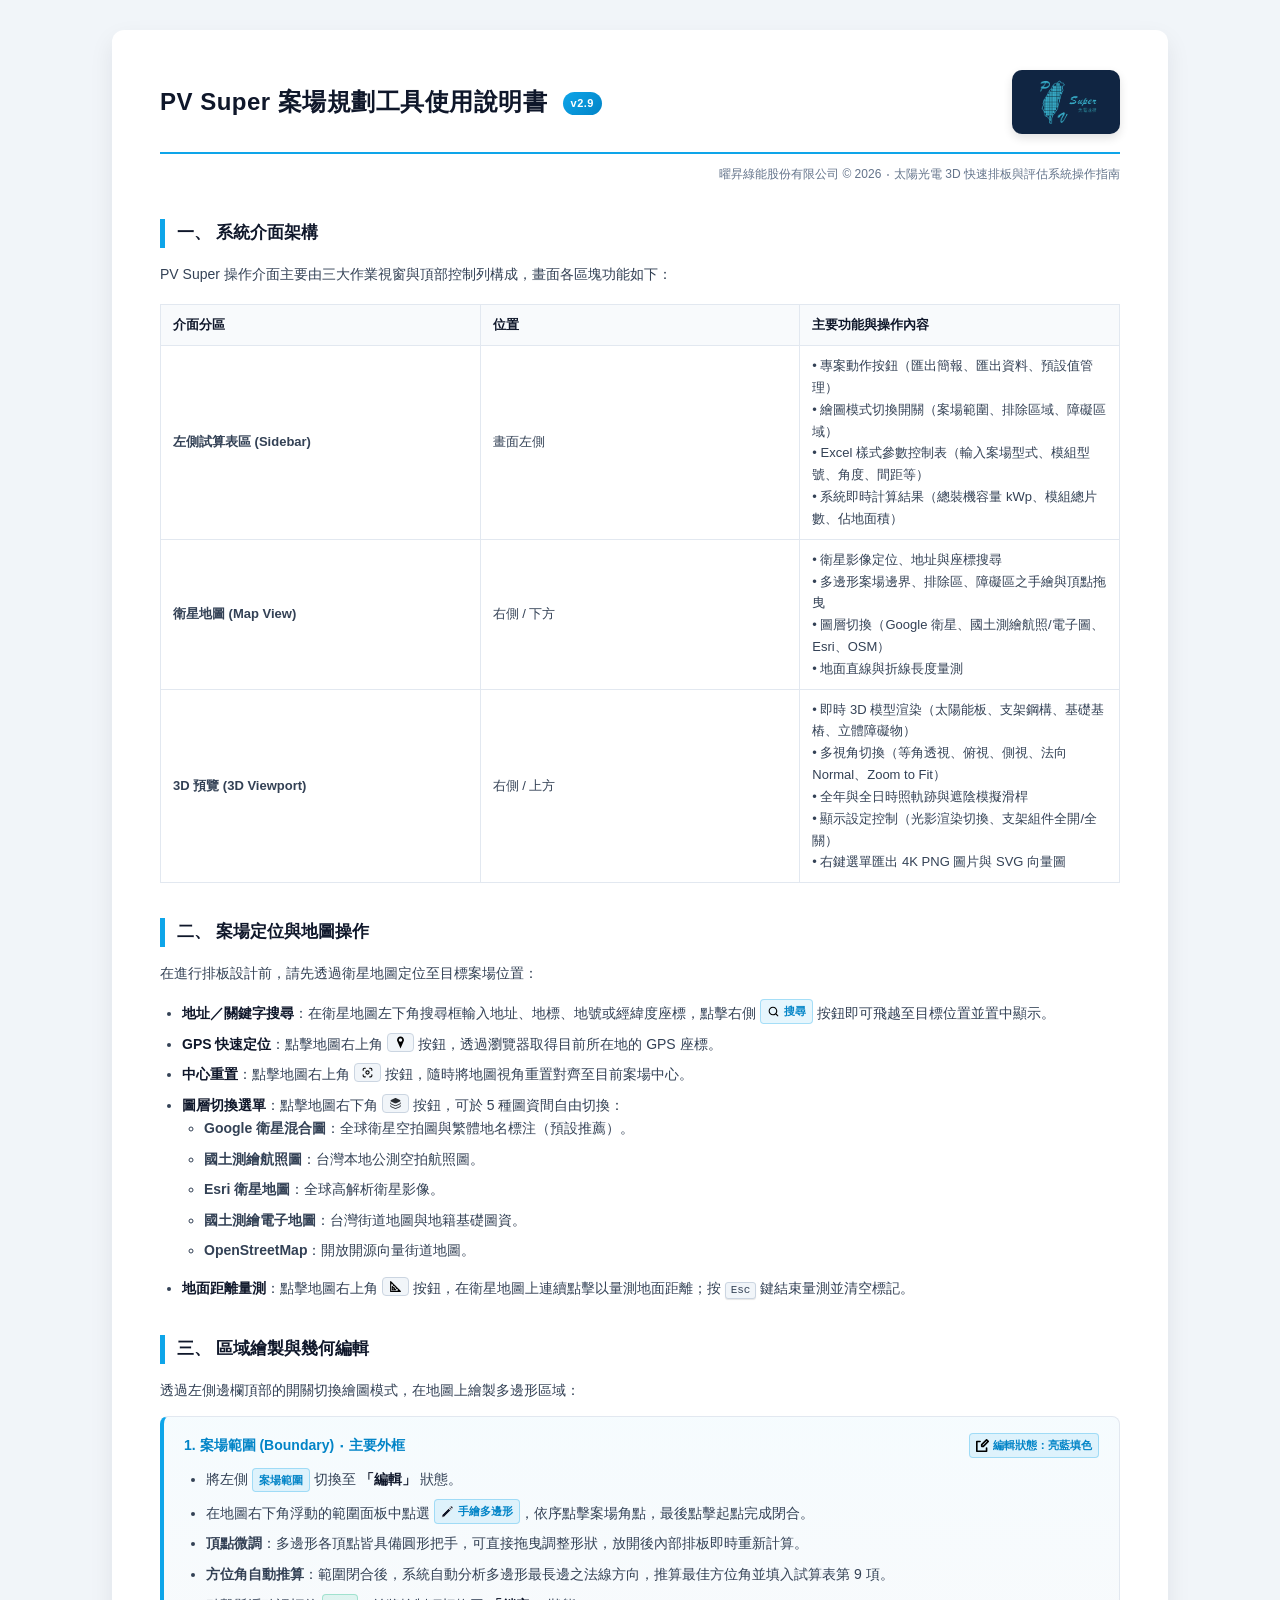
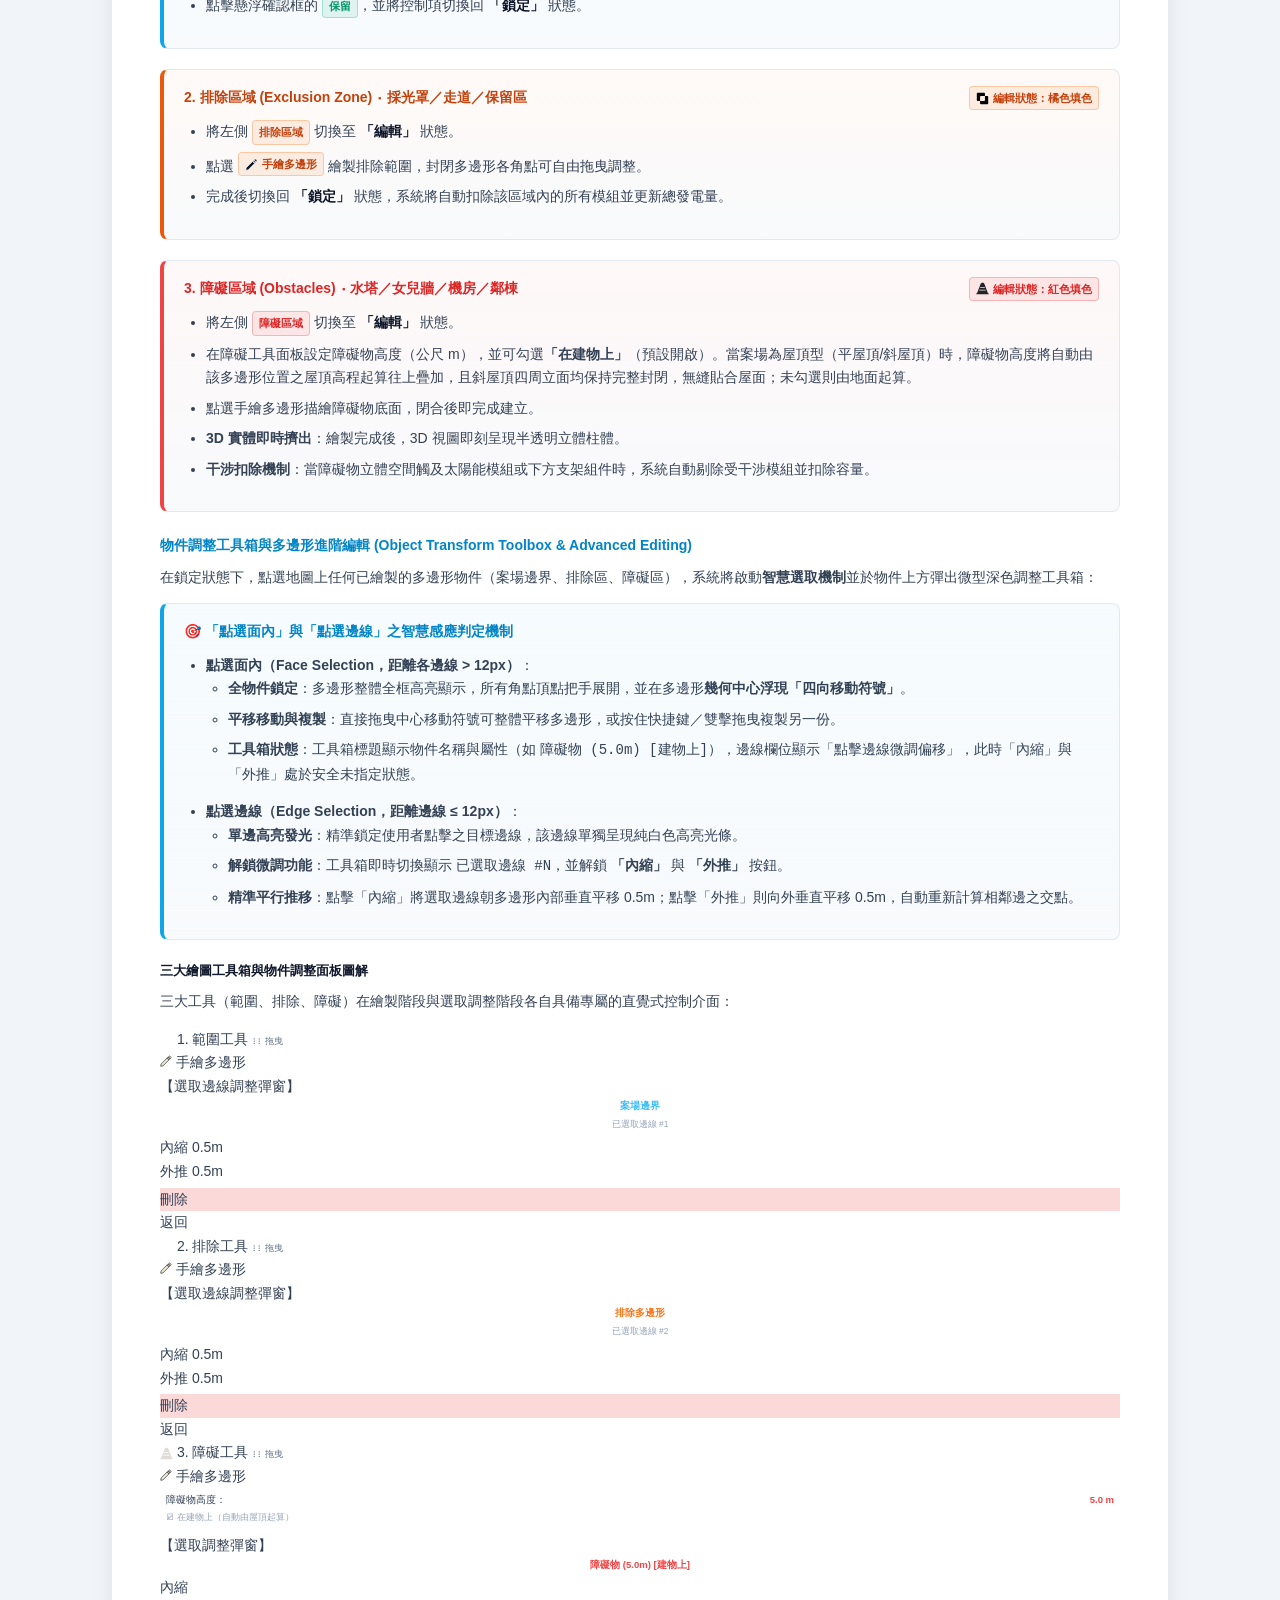
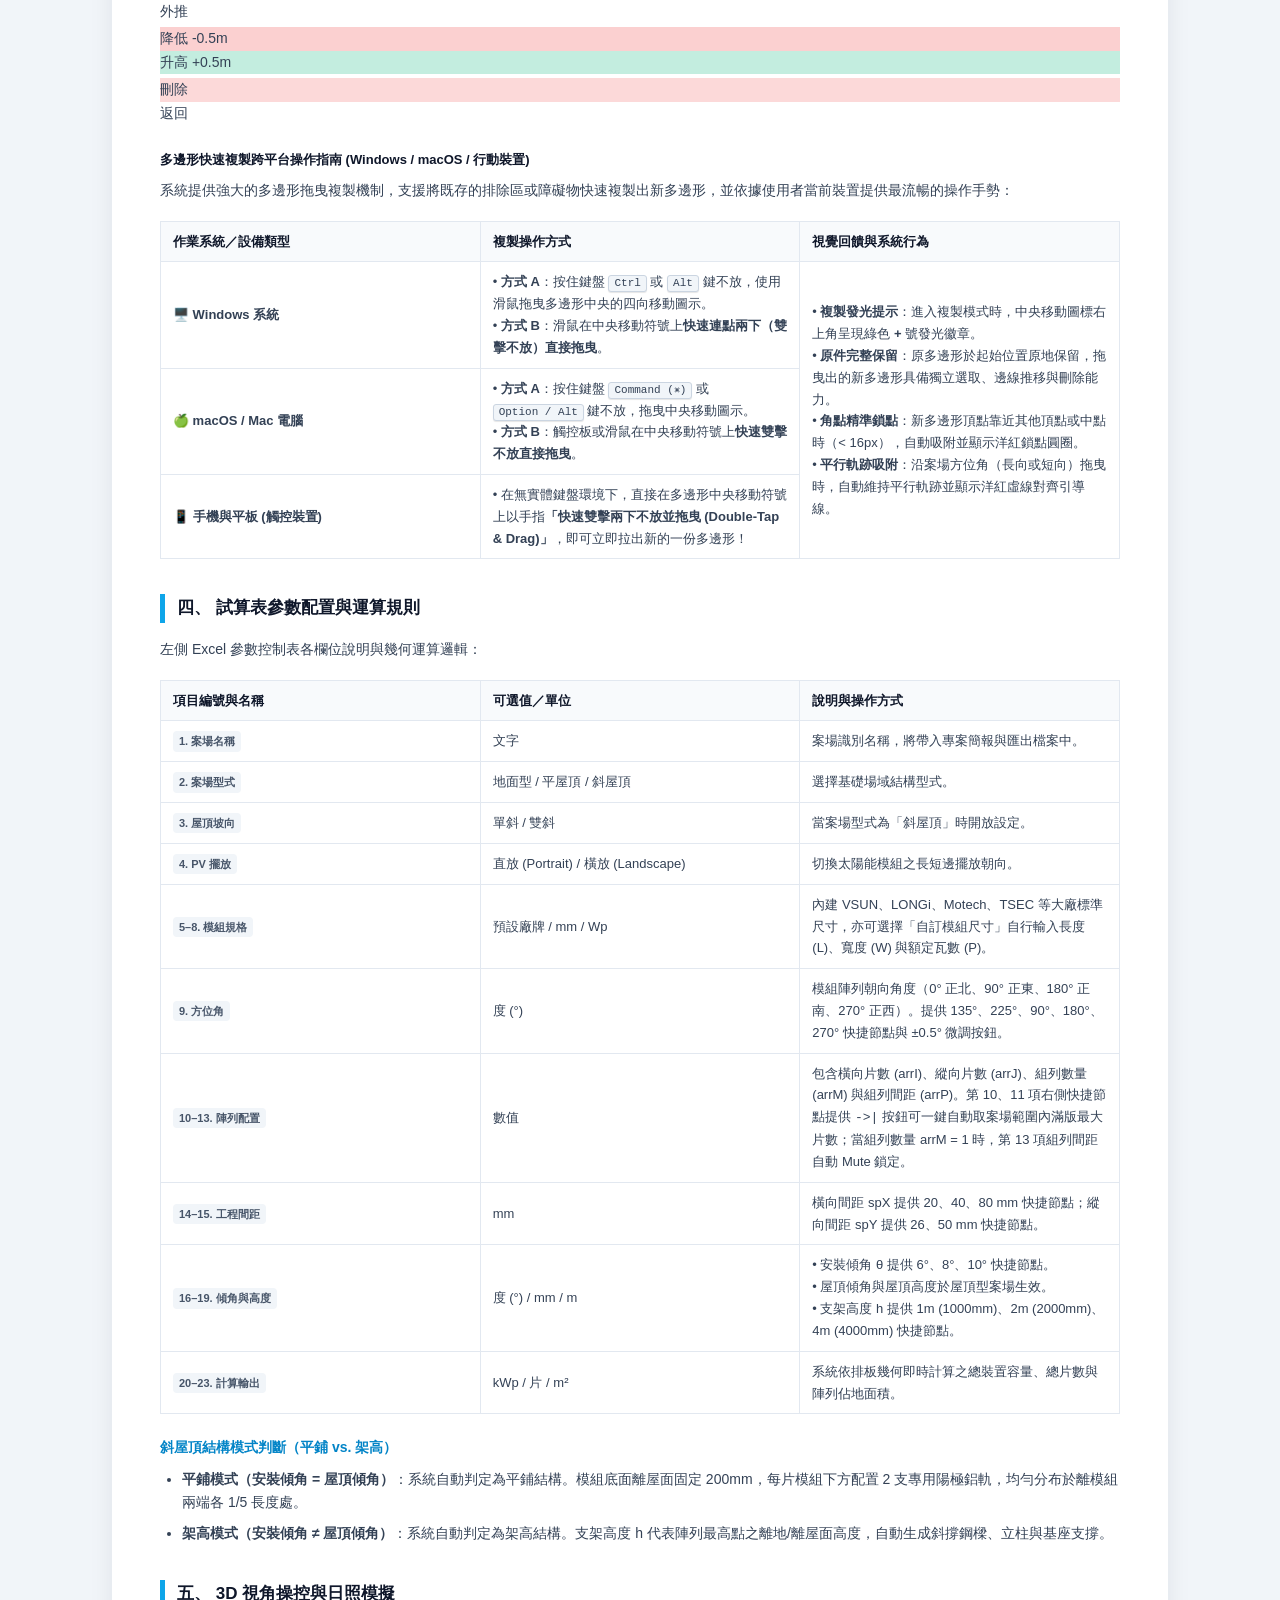
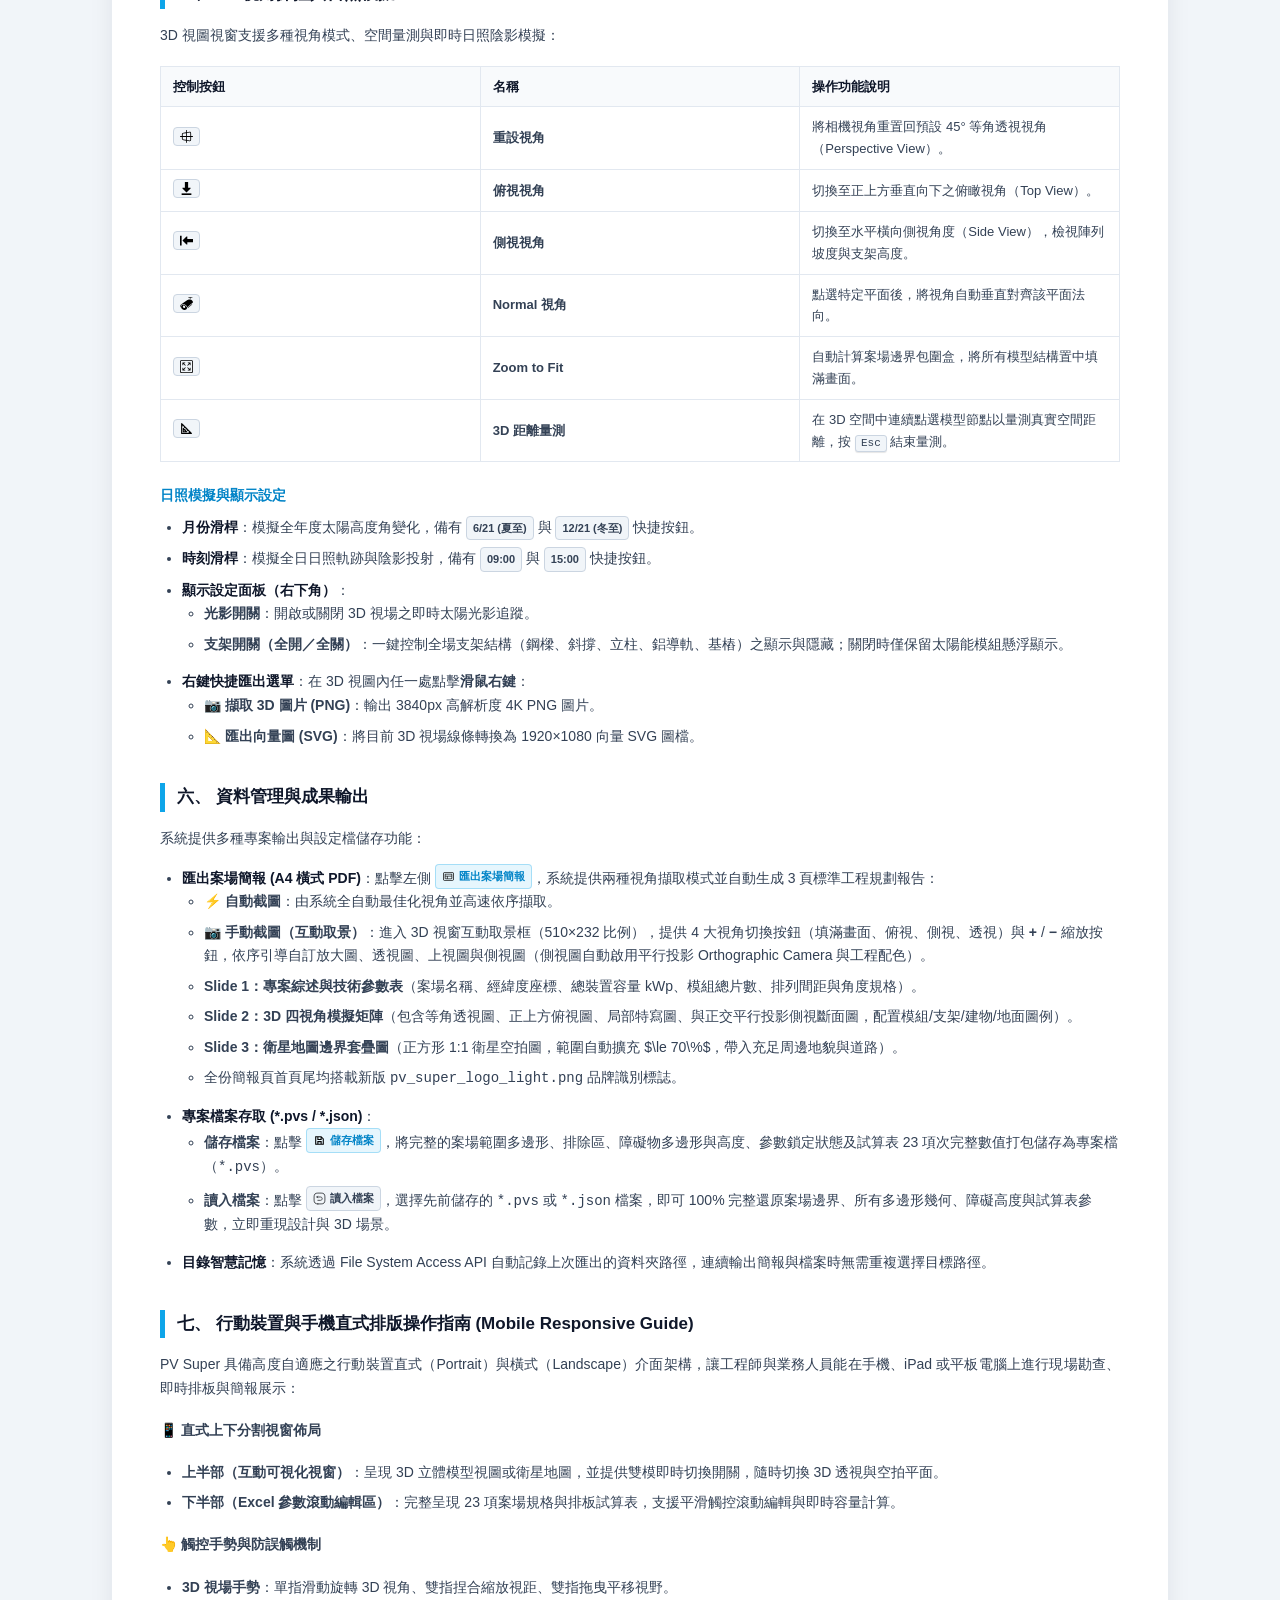
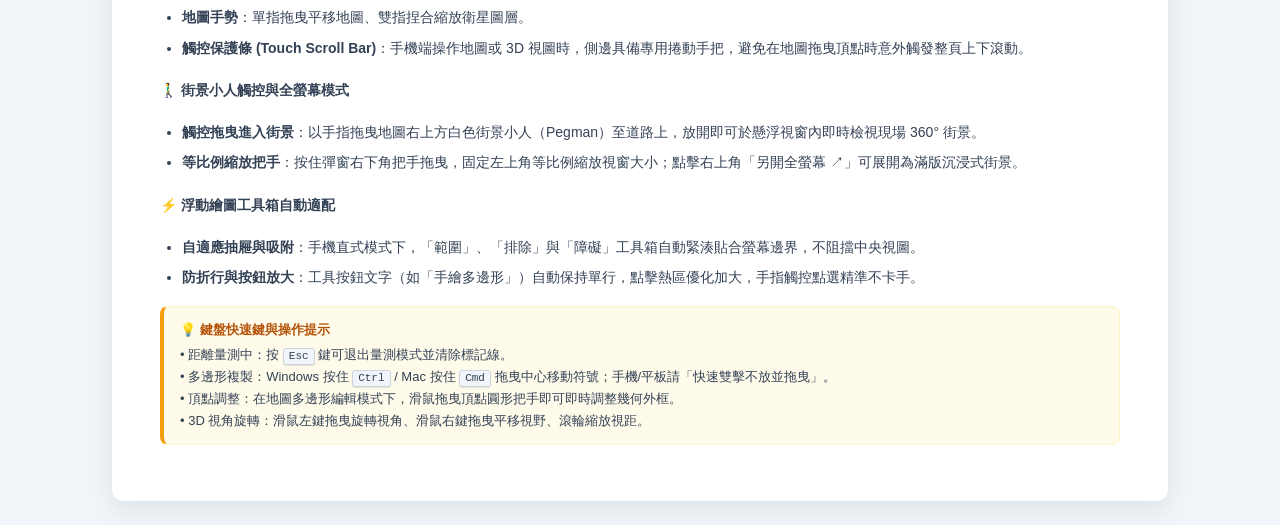
==== pv_super_manual.html @ b6e24c51 "Release v2.9: 3D multi-mode measurement (point-to-point, face-to-face, point-to-face), SketchUp axis" ====
<!DOCTYPE html>
<html lang="zh-TW">
<head>
    <meta charset="UTF-8">
    <meta name="viewport" content="width=device-width, initial-scale=1.0">
    <title>PV Super 案場規劃工具使用說明書</title>
    <style>
        :root {
            --primary: #102542;
            --primary-light: #0ea5e9;
            --accent: #0ea5e9;
            --purple: #8b5cf6;
            --emerald: #10b981;
            --amber: #f59e0b;
            --orange: #ea580c;
            --rose: #ef4444;
            --slate-50: #f8fafc;
            --slate-100: #f1f5f9;
            --slate-200: #e2e8f0;
            --slate-600: #475569;
            --slate-700: #334155;
            --slate-800: #0f172a;
        }

        body {
            font-family: -apple-system, BlinkMacSystemFont, "Segoe UI", Roboto, "Helvetica Neue", Arial, "Microsoft JhengHei", sans-serif;
            color: var(--slate-700);
            line-height: 1.68;
            font-size: 14px;
            margin: 0;
            padding: 0;
            background-color: #f1f5f9;
        }

        .container {
            max-width: 960px;
            margin: 30px auto;
            padding: 40px 48px;
            background-color: #ffffff;
            border-radius: 12px;
            box-shadow: 0 10px 25px rgba(15, 23, 42, 0.08);
        }

        .header-container {
            display: flex;
            justify-content: space-between;
            align-items: center;
            border-bottom: 2px solid var(--primary-light);
            padding-bottom: 18px;
            margin-bottom: 10px;
            gap: 20px;
        }

        h1 {
            font-size: 24px;
            color: var(--slate-800);
            text-align: left;
            margin: 0;
            letter-spacing: 0.5px;
            flex-grow: 1;
            font-weight: 800;
        }

        .subtitle {
            text-align: right;
            color: #64748b;
            font-size: 12px;
            margin-bottom: 30px;
            margin-top: 5px;
        }

        .logo-box {
            background-color: #102542;
            padding: 8px 18px;
            border-radius: 10px;
            display: flex;
            align-items: center;
            justify-content: center;
            flex-shrink: 0;
            box-shadow: 0 4px 10px rgba(0,0,0,0.12);
        }

        .version-badge {
            display: inline-block;
            background: linear-gradient(135deg, #0ea5e9, #0284c7);
            color: white;
            padding: 2px 8px;
            border-radius: 12px;
            font-size: 11px;
            font-weight: 700;
            margin-left: 8px;
            vertical-align: middle;
        }

        h2 {
            font-size: 17px;
            color: var(--slate-800);
            border-left: 5px solid var(--primary-light);
            padding-left: 12px;
            margin-top: 35px;
            margin-bottom: 15px;
            page-break-after: avoid;
        }

        h3 {
            font-size: 14px;
            color: #0284c7;
            margin-top: 22px;
            margin-bottom: 8px;
            page-break-after: avoid;
        }

        p {
            margin-top: 0;
            margin-bottom: 14px;
            text-align: justify;
        }

        ol, ul {
            margin-top: 0;
            margin-bottom: 14px;
            padding-left: 22px;
        }

        li {
            margin-bottom: 7px;
        }

        table {
            width: 100%;
            border-collapse: collapse;
            margin: 18px 0;
            page-break-inside: avoid;
        }

        th, td {
            border: 1px solid var(--slate-200);
            padding: 9px 12px;
            text-align: left;
            font-size: 13px;
        }

        th {
            background-color: var(--slate-50);
            color: var(--slate-800);
            font-weight: 600;
            width: 24%;
        }

        .step-box {
            background-color: var(--slate-50);
            border: 1px solid var(--slate-200);
            border-left: 4px solid var(--primary-light);
            border-radius: 8px;
            padding: 16px 20px;
            margin-bottom: 20px;
            page-break-inside: avoid;
        }

        .step-box.step-blue {
            border-left-color: var(--accent);
            background: linear-gradient(180deg, rgba(14, 165, 233, 0.04) 0%, #f8fafc 100%);
        }

        .step-box.step-orange {
            border-left-color: var(--orange);
            background: linear-gradient(180deg, rgba(249, 115, 22, 0.04) 0%, #f8fafc 100%);
        }

        .step-box.step-red {
            border-left-color: var(--rose);
            background: linear-gradient(180deg, rgba(239, 68, 68, 0.04) 0%, #f8fafc 100%);
        }

        .step-title {
            font-weight: 700;
            color: var(--slate-800);
            margin-bottom: 10px;
            font-size: 14px;
            display: flex;
            align-items: center;
            justify-content: space-between;
        }

        .step-title.blue-title { color: #0284c7; }
        .step-title.orange-title { color: #c2410c; }
        .step-title.red-title { color: #dc2626; }

        .btn-badge {
            display: inline-flex;
            align-items: center;
            gap: 4px;
            background-color: var(--slate-100);
            border: 1px solid #cbd5e1;
            border-radius: 4px;
            padding: 2px 6px;
            font-size: 11px;
            font-weight: 600;
            color: var(--slate-700);
            white-space: nowrap;
        }

        .btn-badge img {
            width: 13px;
            height: 13px;
            vertical-align: middle;
            flex-shrink: 0;
        }

        .btn-blue {
            background-color: rgba(14, 165, 233, 0.1);
            border-color: rgba(14, 165, 233, 0.3);
            color: #0284c7;
        }

        .btn-orange {
            background-color: rgba(249, 115, 22, 0.1);
            border-color: rgba(249, 115, 22, 0.3);
            color: #c2410c;
        }

        .btn-red {
            background-color: rgba(239, 68, 68, 0.1);
            border-color: rgba(239, 68, 68, 0.3);
            color: #dc2626;
        }

        .btn-green {
            background-color: rgba(16, 185, 129, 0.1);
            border-color: rgba(16, 185, 129, 0.3);
            color: #059669;
        }

        .highlight {
            font-weight: 700;
            color: var(--slate-800);
        }

        .tip {
            background-color: #fffbeb;
            border: 1px solid #fef3c7;
            border-left: 4px solid var(--amber);
            border-radius: 8px;
            padding: 12px 16px;
            margin: 16px 0;
            font-size: 13px;
        }

        .tip-title {
            font-weight: 700;
            color: #b45309;
            margin-bottom: 4px;
        }

        .feature-tag {
            display: inline-block;
            background: #f1f5f9;
            color: #475569;
            font-size: 11px;
            font-weight: 700;
            padding: 1px 6px;
            border-radius: 4px;
            margin-right: 4px;
        }

        .color-legend-pill {
            display: inline-flex;
            align-items: center;
            gap: 4px;
            padding: 1px 6px;
            border-radius: 4px;
            font-size: 11px;
            font-weight: 600;
            border: 1px solid #cbd5e1;
            background: #ffffff;
            margin: 0 2px;
        }

        .color-box {
            display: inline-block;
            width: 10px;
            height: 10px;
            border-radius: 2px;
        }

        kbd {
            display: inline-block;
            padding: 2px 5px;
            font-size: 11px;
            font-family: monospace;
            line-height: 1;
            color: #334155;
            background-color: #f1f5f9;
            border: 1px solid #cbd5e1;
            border-radius: 3px;
            box-shadow: 0 1px 1px rgba(0,0,0,0.1);
        /* UI Preview Mockups for Manual */
        .toolbox-preview-container {
            display: flex;
            flex-wrap: wrap;
            gap: 16px;
            margin: 16px 0 24px 0;
            justify-content: flex-start;
        }

        .toolbox-preview-card {
            background: #0f172a;
            border: 1px solid rgba(255, 255, 255, 0.18);
            border-radius: 10px;
            padding: 12px;
            width: 228px;
            box-shadow: 0 8px 24px rgba(0, 0, 0, 0.25);
            color: #ffffff;
            font-size: 11px;
            font-family: -apple-system, BlinkMacSystemFont, "Segoe UI", Roboto, sans-serif;
            box-sizing: border-box;
            flex: 1 1 220px;
            max-width: 260px;
        }

        .tb-header {
            font-weight: 700;
            font-size: 11.5px;
            display: flex;
            justify-content: space-between;
            align-items: center;
            margin-bottom: 8px;
            padding-bottom: 5px;
            border-bottom: 1px solid rgba(255, 255, 255, 0.12);
        }

        .tb-btn {
            display: flex;
            align-items: center;
            justify-content: center;
            gap: 5px;
            width: 100%;
            padding: 5px 8px;
            border-radius: 6px;
            border: 1px solid rgba(255, 255, 255, 0.2);
            background: rgba(255, 255, 255, 0.08);
            color: #ffffff;
            font-size: 11px;
            margin-bottom: 6px;
            text-align: center;
            box-sizing: border-box;
            white-space: nowrap;
        }

        .tb-btn-active-blue {
            background: linear-gradient(135deg, rgba(14, 165, 233, 0.35), rgba(56, 189, 248, 0.2));
            border: 1.5px solid #38bdf8;
            box-shadow: 0 0 10px rgba(56, 189, 248, 0.5);
            font-weight: 700;
        }

        .tb-btn-active-orange {
            background: linear-gradient(135deg, rgba(234, 88, 12, 0.35), rgba(249, 115, 22, 0.2));
            border: 1.5px solid #f97316;
            box-shadow: 0 0 10px rgba(249, 115, 22, 0.5);
            font-weight: 700;
        }

        .tb-btn-active-red {
            background: linear-gradient(135deg, rgba(239, 68, 68, 0.35), rgba(248, 113, 113, 0.2));
            border: 1.5px solid #ef4444;
            box-shadow: 0 0 10px rgba(239, 68, 68, 0.5);
            font-weight: 700;
        }

        .tb-sub-box {
            background: rgba(255, 255, 255, 0.05);
            border: 1px solid rgba(255, 255, 255, 0.14);
            border-radius: 6px;
            padding: 6px;
            margin-bottom: 6px;
        }

        .tb-sub-title {
            font-size: 10px;
            text-align: center;
            font-weight: 700;
            margin-bottom: 5px;
            color: #94a3b8;
        }

        .tb-btn-row {
            display: flex;
            gap: 4px;
        }

        .tb-btn-row .tb-btn {
            flex: 1;
            margin-bottom: 0;
            padding: 4px 6px;
            font-size: 10.5px;
        }

        .mobile-guide-grid {
            display: grid;
            grid-template-columns: repeat(auto-fit, minmax(280px, 1fr));
            gap: 16px;
            margin: 18px 0;
        }

        .mobile-guide-card {
            background: var(--slate-50);
            border: 1px solid var(--slate-200);
            border-top: 4px solid var(--primary-light);
            border-radius: 8px;
            padding: 16px;
            box-sizing: border-box;
        }

        .mobile-guide-card h4 {
            margin: 0 0 8px 0;
            font-size: 13px;
            color: var(--slate-800);
            display: flex;
            align-items: center;
            gap: 6px;
        }

        @media print {
            body { background-color: #ffffff; font-size: 12px; }
            .container { padding: 0; margin: 0; box-shadow: none; max-width: 100%; }
            @page { size: A4 portrait; margin: 15mm; }
            .step-box, table { page-break-inside: avoid; }
        }
    </style>
</head>
<body>
    <div class="container">
        <!-- 頂部標題區 -->
        <div class="header-container">
            <div>
                <h1>PV Super 案場規劃工具使用說明書 <span class="version-badge">v2.9</span></h1>
            </div>
            <div class="logo-box">
                <img src="images/pv_super_logo_light.png" alt="PV Super" style="height: 48px; width: auto; object-fit: contain;">
            </div>
        </div>
        <div class="subtitle">曜昇綠能股份有限公司 &copy; 2026 ‧ 太陽光電 3D 快速排板與評估系統操作指南</div>

        <!-- 一、 系統介面架構 -->
        <h2>一、 系統介面架構</h2>
        <p>PV Super 操作介面主要由三大作業視窗與頂部控制列構成，畫面各區塊功能如下：</p>
        <table>
            <thead>
                <tr>
                    <th>介面分區</th>
                    <th>位置</th>
                    <th>主要功能與操作內容</th>
                </tr>
            </thead>
            <tbody>
                <tr>
                    <td><b>左側試算表區 (Sidebar)</b></td>
                    <td>畫面左側</td>
                    <td>
                        • 專案動作按鈕（匯出簡報、匯出資料、預設值管理）<br>
                        • 繪圖模式切換開關（案場範圍、排除區域、障礙區域）<br>
                        • Excel 樣式參數控制表（輸入案場型式、模組型號、角度、間距等）<br>
                        • 系統即時計算結果（總裝機容量 kWp、模組總片數、佔地面積）
                    </td>
                </tr>
                <tr>
                    <td><b>衛星地圖 (Map View)</b></td>
                    <td>右側 / 下方</td>
                    <td>
                        • 衛星影像定位、地址與座標搜尋<br>
                        • 多邊形案場邊界、排除區、障礙區之手繪與頂點拖曳<br>
                        • 圖層切換（Google 衛星、國土測繪航照/電子圖、Esri、OSM）<br>
                        • 地面直線與折線長度量測
                    </td>
                </tr>
                <tr>
                    <td><b>3D 預覽 (3D Viewport)</b></td>
                    <td>右側 / 上方</td>
                    <td>
                        • 即時 3D 模型渲染（太陽能板、支架鋼構、基礎基樁、立體障礙物）<br>
                        • 多視角切換（等角透視、俯視、側視、法向 Normal、Zoom to Fit）<br>
                        • 全年與全日時照軌跡與遮陰模擬滑桿<br>
                        • 顯示設定控制（光影渲染切換、支架組件全開/全關）<br>
                        • 右鍵選單匯出 4K PNG 圖片與 SVG 向量圖
                    </td>
                </tr>
            </tbody>
        </table>

        <!-- 二、 案場定位與地圖操作 -->
        <h2>二、 案場定位與地圖操作</h2>
        <p>在進行排板設計前，請先透過衛星地圖定位至目標案場位置：</p>
        <ul>
            <li><span class="highlight">地址／關鍵字搜尋</span>：在衛星地圖左下角搜尋框輸入地址、地標、地號或經緯度座標，點擊右側 <span class="btn-badge btn-blue"><img src="images/search.svg" alt="搜尋"> 搜尋</span> 按鈕即可飛越至目標位置並置中顯示。</li>
            <li><span class="highlight">GPS 快速定位</span>：點擊地圖右上角 <span class="btn-badge"><img src="images/positioning.svg" alt="定位"></span> 按鈕，透過瀏覽器取得目前所在地的 GPS 座標。</li>
            <li><span class="highlight">中心重置</span>：點擊地圖右上角 <span class="btn-badge"><img src="images/re-center.svg" alt="中心"></span> 按鈕，隨時將地圖視角重置對齊至目前案場中心。</li>
            <li><span class="highlight">圖層切換選單</span>：點擊地圖右下角 <span class="btn-badge"><img src="images/layer.svg" alt="圖層"></span> 按鈕，可於 5 種圖資間自由切換：
                <ul>
                    <li><b>Google 衛星混合圖</b>：全球衛星空拍圖與繁體地名標注（預設推薦）。</li>
                    <li><b>國土測繪航照圖</b>：台灣本地公測空拍航照圖。</li>
                    <li><b>Esri 衛星地圖</b>：全球高解析衛星影像。</li>
                    <li><b>國土測繪電子地圖</b>：台灣街道地圖與地籍基礎圖資。</li>
                    <li><b>OpenStreetMap</b>：開放開源向量街道地圖。</li>
                </ul>
            </li>
            <li><span class="highlight">地面距離量測</span>：點擊地圖右上角 <span class="btn-badge"><img src="images/ruler.svg" alt="量測"></span> 按鈕，在衛星地圖上連續點擊以量測地面距離；按 <kbd>Esc</kbd> 鍵結束量測並清空標記。</li>
        </ul>

        <!-- 三、 區域繪製與幾何編輯 -->
        <h2>三、 區域繪製與幾何編輯</h2>
        <p>透過左側邊欄頂部的開關切換繪圖模式，在地圖上繪製多邊形區域：</p>

        <!-- 3.1 案場範圍 -->
        <div class="step-box step-blue">
            <div class="step-title blue-title">
                <span>1. 案場範圍 (Boundary) ‧ 主要外框</span>
                <span class="btn-badge btn-blue"><img src="images/area.svg" alt=""> 編輯狀態：亮藍填色</span>
            </div>
            <ul>
                <li>將左側 <span class="btn-badge btn-blue">案場範圍</span> 切換至 <span class="highlight">「編輯」</span> 狀態。</li>
                <li>在地圖右下角浮動的範圍面板中點選 <span class="btn-badge btn-blue"><img src="images/draw_pencil.svg" alt="繪製"> 手繪多邊形</span>，依序點擊案場角點，最後點擊起點完成閉合。</li>
                <li><b>頂點微調</b>：多邊形各頂點皆具備圓形把手，可直接拖曳調整形狀，放開後內部排板即時重新計算。</li>
                <li><b>方位角自動推算</b>：範圍閉合後，系統自動分析多邊形最長邊之法線方向，推算最佳方位角並填入試算表第 9 項。</li>
                <li>點擊懸浮確認框的 <span class="btn-badge btn-green">保留</span>，並將控制項切換回 <span class="highlight">「鎖定」</span> 狀態。</li>
            </ul>
        </div>

        <!-- 3.2 排除區域 -->
        <div class="step-box step-orange">
            <div class="step-title orange-title">
                <span>2. 排除區域 (Exclusion Zone) ‧ 採光罩／走道／保留區</span>
                <span class="btn-badge btn-orange"><img src="images/exclude.svg" alt=""> 編輯狀態：橘色填色</span>
            </div>
            <ul>
                <li>將左側 <span class="btn-badge btn-orange">排除區域</span> 切換至 <span class="highlight">「編輯」</span> 狀態。</li>
                <li>點選 <span class="btn-badge btn-orange"><img src="images/draw_pencil.svg" alt="繪製"> 手繪多邊形</span> 繪製排除範圍，封閉多邊形各角點可自由拖曳調整。</li>
                <li>完成後切換回 <span class="highlight">「鎖定」</span> 狀態，系統將自動扣除該區域內的所有模組並更新總發電量。</li>
            </ul>
        </div>

        <!-- 3.3 障礙區域 -->
        <div class="step-box step-red">
            <div class="step-title red-title">
                <span>3. 障礙區域 (Obstacles) ‧ 水塔／女兒牆／機房／鄰棟</span>
                <span class="btn-badge btn-red"><img src="images/obstacle.svg" alt=""> 編輯狀態：紅色填色</span>
            </div>
            <ul>
                <li>將左側 <span class="btn-badge btn-red">障礙區域</span> 切換至 <span class="highlight">「編輯」</span> 狀態。</li>
                <li>在障礙工具面板設定障礙物高度（公尺 m），並可勾選<b>「在建物上」</b>（預設開啟）。當案場為屋頂型（平屋頂/斜屋頂）時，障礙物高度將自動由該多邊形位置之屋頂高程起算往上疊加，且斜屋頂四周立面均保持完整封閉，無縫貼合屋面；未勾選則由地面起算。</li>
                <li>點選手繪多邊形描繪障礙物底面，閉合後即完成建立。</li>
                <li><b>3D 實體即時擠出</b>：繪製完成後，3D 視圖即刻呈現半透明立體柱體。</li>
                <li><b>干涉扣除機制</b>：當障礙物立體空間觸及太陽能模組或下方支架組件時，系統自動剔除受干涉模組並扣除容量。</li>
            </ul>
        </div>

        <!-- 物件調整工具箱與多邊形進階編輯 -->
        <h3>物件調整工具箱與多邊形進階編輯 (Object Transform Toolbox & Advanced Editing)</h3>
        <p>在鎖定狀態下，點選地圖上任何已繪製的多邊形物件（案場邊界、排除區、障礙區），系統將啟動<b>智慧選取機制</b>並於物件上方彈出微型深色調整工具箱：</p>

        <!-- 點選面內 vs 點選邊線之操作差異 -->
        <div class="step-box step-blue" style="margin-top: 14px;">
            <div class="step-title blue-title">
                <span>🎯 「點選面內」與「點選邊線」之智慧感應判定機制</span>
            </div>
            <ul>
                <li><b>點選面內（Face Selection，距離各邊線 &gt; 12px）</b>：
                    <ul>
                        <li><b>全物件鎖定</b>：多邊形整體全框高亮顯示，所有角點頂點把手展開，並在多邊形<b>幾何中心浮現「四向移動符號」</b>。</li>
                        <li><b>平移移動與複製</b>：直接拖曳中心移動符號可整體平移多邊形，或按住快捷鍵／雙擊拖曳複製另一份。</li>
                        <li><b>工具箱狀態</b>：工具箱標題顯示物件名稱與屬性（如 <code>障礙物 (5.0m) [建物上]</code>），邊線欄位顯示「點擊邊線微調偏移」，此時「內縮」與「外推」處於安全未指定狀態。</li>
                    </ul>
                </li>
                <li><b>點選邊線（Edge Selection，距離邊線 &le; 12px）</b>：
                    <ul>
                        <li><b>單邊高亮發光</b>：精準鎖定使用者點擊之目標邊線，該邊線單獨呈現純白色高亮光條。</li>
                        <li><b>解鎖微調功能</b>：工具箱即時切換顯示 <code>已選取邊線 #N</code>，並解鎖 <b>「內縮」</b> 與 <b>「外推」</b> 按鈕。</li>
                        <li><b>精準平行推移</b>：點擊「內縮」將選取邊線朝多邊形內部垂直平移 0.5m；點擊「外推」則向外垂直平移 0.5m，自動重新計算相鄰邊之交點。</li>
                    </ul>
                </li>
            </ul>
        </div>

        <!-- 三大工具箱面板實體圖解與功能差異 -->
        <h4 style="font-size: 13px; color: var(--slate-800); margin: 20px 0 8px 0;">三大繪圖工具箱與物件調整面板圖解</h4>
        <p>三大工具（範圍、排除、障礙）在繪製階段與選取調整階段各自具備專屬的直覺式控制介面：</p>

        <div class="toolbox-preview-container">
            <!-- 1. 範圍工具箱 -->
            <div class="toolbox-preview-card">
                <div class="tb-header">
                    <span><img src="images/area.svg" alt="" style="width: 13px; vertical-align: middle; filter: invert(1);"> 1. 範圍工具</span>
                    <span style="color: #64748b; font-size: 9px;">⋮⋮ 拖曳</span>
                </div>
                <div class="tb-btn tb-btn-active-blue">
                    <img src="images/draw_pencil.svg" alt="" style="width: 12px; filter: invert(1);"> 手繪多邊形
                </div>
                <div class="tb-sub-box">
                    <div class="tb-sub-title">【選取邊線調整彈窗】</div>
                    <div style="font-size: 9.5px; text-align: center; color: #38bdf8; font-weight: 700; margin-bottom: 3px;">案場邊界</div>
                    <div style="font-size: 8.5px; text-align: center; color: #94a3b8; margin-bottom: 5px;">已選取邊線 #1</div>
                    <div class="tb-btn-row">
                        <div class="tb-btn">內縮 0.5m</div>
                        <div class="tb-btn">外推 0.5m</div>
                    </div>
                </div>
                <div class="tb-btn-row" style="margin-top: 4px;">
                    <div class="tb-btn" style="background: rgba(239, 68, 68, 0.2); border-color: rgba(239, 68, 68, 0.4);">刪除</div>
                    <div class="tb-btn">返回</div>
                </div>
            </div>

            <!-- 2. 排除工具箱 -->
            <div class="toolbox-preview-card">
                <div class="tb-header">
                    <span><img src="images/exclude.svg" alt="" style="width: 13px; vertical-align: middle; filter: invert(1);"> 2. 排除工具</span>
                    <span style="color: #64748b; font-size: 9px;">⋮⋮ 拖曳</span>
                </div>
                <div class="tb-btn tb-btn-active-orange">
                    <img src="images/draw_pencil.svg" alt="" style="width: 12px; filter: invert(1);"> 手繪多邊形
                </div>
                <div class="tb-sub-box">
                    <div class="tb-sub-title">【選取邊線調整彈窗】</div>
                    <div style="font-size: 9.5px; text-align: center; color: #f97316; font-weight: 700; margin-bottom: 3px;">排除多邊形</div>
                    <div style="font-size: 8.5px; text-align: center; color: #94a3b8; margin-bottom: 5px;">已選取邊線 #2</div>
                    <div class="tb-btn-row">
                        <div class="tb-btn">內縮 0.5m</div>
                        <div class="tb-btn">外推 0.5m</div>
                    </div>
                </div>
                <div class="tb-btn-row" style="margin-top: 4px;">
                    <div class="tb-btn" style="background: rgba(239, 68, 68, 0.2); border-color: rgba(239, 68, 68, 0.4);">刪除</div>
                    <div class="tb-btn">返回</div>
                </div>
            </div>

            <!-- 3. 障礙工具箱 -->
            <div class="toolbox-preview-card">
                <div class="tb-header">
                    <span><img src="images/obstacle.svg" alt="" style="width: 13px; vertical-align: middle; filter: invert(1);"> 3. 障礙工具</span>
                    <span style="color: #64748b; font-size: 9px;">⋮⋮ 拖曳</span>
                </div>
                <div class="tb-btn tb-btn-active-red">
                    <img src="images/draw_pencil.svg" alt="" style="width: 12px; filter: invert(1);"> 手繪多邊形
                </div>
                <div style="background: rgba(255,255,255,0.04); border-radius: 5px; padding: 4px 6px; margin-bottom: 5px; font-size: 9.5px;">
                    <div style="display: flex; justify-content: space-between; align-items: center;">
                        <span>障礙物高度：</span>
                        <b style="color: #ef4444;">5.0 m</b>
                    </div>
                    <div style="color: #94a3b8; font-size: 8.5px; margin-top: 2px;">☑ 在建物上（自動由屋頂起算）</div>
                </div>
                <div class="tb-sub-box">
                    <div class="tb-sub-title">【選取調整彈窗】</div>
                    <div style="font-size: 9.5px; text-align: center; color: #ef4444; font-weight: 700; margin-bottom: 3px;">障礙物 (5.0m) [建物上]</div>
                    <div class="tb-btn-row" style="margin-bottom: 4px;">
                        <div class="tb-btn">內縮</div>
                        <div class="tb-btn">外推</div>
                    </div>
                    <div class="tb-btn-row">
                        <div class="tb-btn" style="background: rgba(239, 68, 68, 0.25);">降低 -0.5m</div>
                        <div class="tb-btn" style="background: rgba(16, 185, 129, 0.25);">升高 +0.5m</div>
                    </div>
                </div>
                <div class="tb-btn-row" style="margin-top: 4px;">
                    <div class="tb-btn" style="background: rgba(239, 68, 68, 0.2); border-color: rgba(239, 68, 68, 0.4);">刪除</div>
                    <div class="tb-btn">返回</div>
                </div>
            </div>
        </div>

        <!-- 多邊形複製跨平台操作指南 -->
        <h4 style="font-size: 13px; color: var(--slate-800); margin: 24px 0 8px 0;">多邊形快速複製跨平台操作指南 (Windows / macOS / 行動裝置)</h4>
        <p>系統提供強大的多邊形拖曳複製機制，支援將既存的排除區或障礙物快速複製出新多邊形，並依據使用者當前裝置提供最流暢的操作手勢：</p>

        <table>
            <thead>
                <tr>
                    <th>作業系統／設備類型</th>
                    <th>複製操作方式</th>
                    <th>視覺回饋與系統行為</th>
                </tr>
            </thead>
            <tbody>
                <tr>
                    <td><b>🖥️ Windows 系統</b></td>
                    <td>
                        • <b>方式 A</b>：按住鍵盤 <kbd>Ctrl</kbd> 或 <kbd>Alt</kbd> 鍵不放，使用滑鼠拖曳多邊形中央的四向移動圖示。<br>
                        • <b>方式 B</b>：滑鼠在中央移動符號上<b>快速連點兩下（雙擊不放）直接拖曳</b>。
                    </td>
                    <td rowspan="3">
                        • <b>複製發光提示</b>：進入複製模式時，中央移動圖標右上角呈現綠色 <b>+</b> 號發光徽章。<br>
                        • <b>原件完整保留</b>：原多邊形於起始位置原地保留，拖曳出的新多邊形具備獨立選取、邊線推移與刪除能力。<br>
                        • <b>角點精準鎖點</b>：新多邊形頂點靠近其他頂點或中點時（&lt; 16px），自動吸附並顯示洋紅鎖點圓圈。<br>
                        • <b>平行軌跡吸附</b>：沿案場方位角（長向或短向）拖曳時，自動維持平行軌跡並顯示洋紅虛線對齊引導線。
                    </td>
                </tr>
                <tr>
                    <td><b>🍏 macOS / Mac 電腦</b></td>
                    <td>
                        • <b>方式 A</b>：按住鍵盤 <kbd>Command (⌘)</kbd> 或 <kbd>Option / Alt</kbd> 鍵不放，拖曳中央移動圖示。<br>
                        • <b>方式 B</b>：觸控板或滑鼠在中央移動符號上<b>快速雙擊不放直接拖曳</b>。
                    </td>
                </tr>
                <tr>
                    <td><b>📱 手機與平板 (觸控裝置)</b></td>
                    <td>
                        • 在無實體鍵盤環境下，直接在多邊形中央移動符號上以手指<b>「快速雙擊兩下不放並拖曳 (Double-Tap & Drag)」</b>，即可立即拉出新的一份多邊形！
                    </td>
                </tr>
            </tbody>
        </table>

        <!-- 四、 試算表參數配置與運算規則 -->
        <h2>四、 試算表參數配置與運算規則</h2>
        <p>左側 Excel 參數控制表各欄位說明與幾何運算邏輯：</p>
        <table>
            <thead>
                <tr>
                    <th>項目編號與名稱</th>
                    <th>可選值／單位</th>
                    <th>說明與操作方式</th>
                </tr>
            </thead>
            <tbody>
                <tr>
                    <td><span class="feature-tag">1. 案場名稱</span></td>
                    <td>文字</td>
                    <td>案場識別名稱，將帶入專案簡報與匯出檔案中。</td>
                </tr>
                <tr>
                    <td><span class="feature-tag">2. 案場型式</span></td>
                    <td>地面型 / 平屋頂 / 斜屋頂</td>
                    <td>選擇基礎場域結構型式。</td>
                </tr>
                <tr>
                    <td><span class="feature-tag">3. 屋頂坡向</span></td>
                    <td>單斜 / 雙斜</td>
                    <td>當案場型式為「斜屋頂」時開放設定。</td>
                </tr>
                <tr>
                    <td><span class="feature-tag">4. PV 擺放</span></td>
                    <td>直放 (Portrait) / 橫放 (Landscape)</td>
                    <td>切換太陽能模組之長短邊擺放朝向。</td>
                </tr>
                <tr>
                    <td><span class="feature-tag">5–8. 模組規格</span></td>
                    <td>預設廠牌 / mm / Wp</td>
                    <td>內建 VSUN、LONGi、Motech、TSEC 等大廠標準尺寸，亦可選擇「自訂模組尺寸」自行輸入長度 (L)、寬度 (W) 與額定瓦數 (P)。</td>
                </tr>
                <tr>
                    <td><span class="feature-tag">9. 方位角</span></td>
                    <td>度 (°)</td>
                    <td>模組陣列朝向角度（0° 正北、90° 正東、180° 正南、270° 正西）。提供 135°、225°、90°、180°、270° 快捷節點與 ±0.5° 微調按鈕。</td>
                </tr>
                <tr>
                    <td><span class="feature-tag">10–13. 陣列配置</span></td>
                    <td>數值</td>
                    <td>包含橫向片數 (arrI)、縱向片數 (arrJ)、組列數量 (arrM) 與組列間距 (arrP)。第 10、11 項右側快捷節點提供 <code>-&gt;|</code> 按鈕可一鍵自動取案場範圍內滿版最大片數；當組列數量 arrM = 1 時，第 13 項組列間距自動 Mute 鎖定。</td>
                </tr>
                <tr>
                    <td><span class="feature-tag">14–15. 工程間距</span></td>
                    <td>mm</td>
                    <td>橫向間距 spX 提供 20、40、80 mm 快捷節點；縱向間距 spY 提供 26、50 mm 快捷節點。</td>
                </tr>
                <tr>
                    <td><span class="feature-tag">16–19. 傾角與高度</span></td>
                    <td>度 (°) / mm / m</td>
                    <td>
                        • 安裝傾角 θ 提供 6°、8°、10° 快捷節點。<br>
                        • 屋頂傾角與屋頂高度於屋頂型案場生效。<br>
                        • 支架高度 h 提供 1m (1000mm)、2m (2000mm)、4m (4000mm) 快捷節點。
                    </td>
                </tr>
                <tr>
                    <td><span class="feature-tag">20–23. 計算輸出</span></td>
                    <td>kWp / 片 / m²</td>
                    <td>系統依排板幾何即時計算之總裝置容量、總片數與陣列佔地面積。</td>
                </tr>
            </tbody>
        </table>

        <!-- 平鋪與架高判斷邏輯 -->
        <h3>斜屋頂結構模式判斷（平鋪 vs. 架高）</h3>
        <ul>
            <li><b>平鋪模式（安裝傾角 = 屋頂傾角）</b>：系統自動判定為平鋪結構。模組底面離屋面固定 200mm，每片模組下方配置 2 支專用陽極鋁軌，均勻分布於離模組兩端各 1/5 長度處。</li>
            <li><b>架高模式（安裝傾角 ≠ 屋頂傾角）</b>：系統自動判定為架高結構。支架高度 h 代表陣列最高點之離地/離屋面高度，自動生成斜撐鋼樑、立柱與基座支撐。</li>
        </ul>

        <!-- 五、 3D 視角操控與日照模擬 -->
        <h2>五、 3D 視角操控與日照模擬</h2>
        <p>3D 視圖視窗支援多種視角模式、空間量測與即時日照陰影模擬：</p>

        <!-- 視角切換表格 -->
        <table>
            <thead>
                <tr>
                    <th>控制按鈕</th>
                    <th>名稱</th>
                    <th>操作功能說明</th>
                </tr>
            </thead>
            <tbody>
                <tr>
                    <td><span class="btn-badge"><img src="images/perspective_view.svg" alt="透視"></span></td>
                    <td><b>重設視角</b></td>
                    <td>將相機視角重置回預設 45° 等角透視視角（Perspective View）。</td>
                </tr>
                <tr>
                    <td><span class="btn-badge"><img src="images/top_view.svg" alt="俯視"></span></td>
                    <td><b>俯視視角</b></td>
                    <td>切換至正上方垂直向下之俯瞰視角（Top View）。</td>
                </tr>
                <tr>
                    <td><span class="btn-badge"><img src="images/side_view.svg" alt="側視"></span></td>
                    <td><b>側視視角</b></td>
                    <td>切換至水平橫向側視角度（Side View），檢視陣列坡度與支架高度。</td>
                </tr>
                <tr>
                    <td><span class="btn-badge"><img src="images/normal_view.svg" alt="法向"></span></td>
                    <td><b>Normal 視角</b></td>
                    <td>點選特定平面後，將視角自動垂直對齊該平面法向。</td>
                </tr>
                <tr>
                    <td><span class="btn-badge"><img src="images/zoom_to_fit.svg" alt="填滿"></span></td>
                    <td><b>Zoom to Fit</b></td>
                    <td>自動計算案場邊界包圍盒，將所有模型結構置中填滿畫面。</td>
                </tr>
                <tr>
                    <td><span class="btn-badge"><img src="images/ruler.svg" alt="量測"></span></td>
                    <td><b>3D 距離量測</b></td>
                    <td>在 3D 空間中連續點選模型節點以量測真實空間距離，按 <kbd>Esc</kbd> 結束量測。</td>
                </tr>
            </tbody>
        </table>

        <!-- 日照與顯示設定 -->
        <h3>日照模擬與顯示設定</h3>
        <ul>
            <li><span class="highlight">月份滑桿</span>：模擬全年度太陽高度角變化，備有 <span class="btn-badge">6/21 (夏至)</span> 與 <span class="btn-badge">12/21 (冬至)</span> 快捷按鈕。</li>
            <li><span class="highlight">時刻滑桿</span>：模擬全日日照軌跡與陰影投射，備有 <span class="btn-badge">09:00</span> 與 <span class="btn-badge">15:00</span> 快捷按鈕。</li>
            <li><span class="highlight">顯示設定面板（右下角）</span>：
                <ul>
                    <li><b>光影開關</b>：開啟或關閉 3D 視場之即時太陽光影追蹤。</li>
                    <li><b>支架開關（全開／全關）</b>：一鍵控制全場支架結構（鋼樑、斜撐、立柱、鋁導軌、基樁）之顯示與隱藏；關閉時僅保留太陽能模組懸浮顯示。</li>
                </ul>
            </li>
            <li><span class="highlight">右鍵快捷匯出選單</span>：在 3D 視圖內任一處點擊<b>滑鼠右鍵</b>：
                <ul>
                    <li>📷 <b>擷取 3D 圖片 (PNG)</b>：輸出 3840px 高解析度 4K PNG 圖片。</li>
                    <li>📐 <b>匯出向量圖 (SVG)</b>：將目前 3D 視場線條轉換為 1920×1080 向量 SVG 圖檔。</li>
                </ul>
            </li>
        </ul>

        <!-- 六、 資料管理與成果輸出 -->
        <h2>六、 資料管理與成果輸出</h2>
        <p>系統提供多種專案輸出與設定檔儲存功能：</p>
        <ul>
            <li><span class="highlight">匯出案場簡報 (A4 橫式 PDF)</span>：點擊左側 <span class="btn-badge btn-blue"><img src="images/export_slide.svg" alt="匯出簡報"> 匯出案場簡報</span>，系統提供兩種視角擷取模式並自動生成 3 頁標準工程規劃報告：
                <ul>
                    <li><b>⚡ 自動截圖</b>：由系統全自動最佳化視角並高速依序擷取。</li>
                    <li><b>📷 手動截圖（互動取景）</b>：進入 3D 視窗互動取景框（510×232 比例），提供 4 大視角切換按鈕（填滿畫面、俯視、側視、透視）與 <b>+</b> / <b>−</b> 縮放按鈕，依序引導自訂放大圖、透視圖、上視圖與側視圖（側視圖自動啟用平行投影 Orthographic Camera 與工程配色）。</li>
                    <li><b>Slide 1：專案綜述與技術參數表</b>（案場名稱、經緯度座標、總裝置容量 kWp、模組總片數、排列間距與角度規格）。</li>
                    <li><b>Slide 2：3D 四視角模擬矩陣</b>（包含等角透視圖、正上方俯視圖、局部特寫圖、與正交平行投影側視斷面圖，配置模組/支架/建物/地面圖例）。</li>
                    <li><b>Slide 3：衛星地圖邊界套疊圖</b>（正方形 1:1 衛星空拍圖，範圍自動擴充 $\le 70\%$，帶入充足周邊地貌與道路）。</li>
                    <li>全份簡報頁首頁尾均搭載新版 <code>pv_super_logo_light.png</code> 品牌識別標誌。</li>
                </ul>
            </li>
            <li><span class="highlight">專案檔案存取 (*.pvs / *.json)</span>：
                <ul>
                    <li><b>儲存檔案</b>：點擊 <span class="btn-badge btn-blue"><img src="images/save.svg" alt="儲存檔案"> 儲存檔案</span>，將完整的案場範圍多邊形、排除區、障礙物多邊形與高度、參數鎖定狀態及試算表 23 項次完整數值打包儲存為專案檔（<code>*.pvs</code>）。</li>
                    <li><b>讀入檔案</b>：點擊 <span class="btn-badge btn-gray"><img src="images/back.svg" alt="讀入檔案"> 讀入檔案</span>，選擇先前儲存的 <code>*.pvs</code> 或 <code>*.json</code> 檔案，即可 100% 完整還原案場邊界、所有多邊形幾何、障礙高度與試算表參數，立即重現設計與 3D 場景。</li>
                </ul>
            </li>
            <li><span class="highlight">目錄智慧記憶</span>：系統透過 File System Access API 自動記錄上次匯出的資料夾路徑，連續輸出簡報與檔案時無需重複選擇目標路徑。</li>
        </ul>

        <!-- 七、 行動裝置與手機直式排版操作指南 -->
        <h2>七、 行動裝置與手機直式排版操作指南 (Mobile Responsive Guide)</h2>
        <p>PV Super 具備高度自適應之行動裝置直式（Portrait）與橫式（Landscape）介面架構，讓工程師與業務人員能在手機、iPad 或平板電腦上進行現場勘查、即時排板與簡報展示：</p>

        <div class="mobile-guide-grid">
            <div class="mobile-guide-card">
                <h4>📱 直式上下分割視窗佈局</h4>
                <ul>
                    <li><b>上半部（互動可視化視窗）</b>：呈現 3D 立體模型視圖或衛星地圖，並提供雙模即時切換開關，隨時切換 3D 透視與空拍平面。</li>
                    <li><b>下半部（Excel 參數滾動編輯區）</b>：完整呈現 23 項案場規格與排板試算表，支援平滑觸控滾動編輯與即時容量計算。</li>
                </ul>
            </div>

            <div class="mobile-guide-card">
                <h4>👆 觸控手勢與防誤觸機制</h4>
                <ul>
                    <li><b>3D 視場手勢</b>：單指滑動旋轉 3D 視角、雙指捏合縮放視距、雙指拖曳平移視野。</li>
                    <li><b>地圖手勢</b>：單指拖曳平移地圖、雙指捏合縮放衛星圖層。</li>
                    <li><b>觸控保護條 (Touch Scroll Bar)</b>：手機端操作地圖或 3D 視圖時，側邊具備專用捲動手把，避免在地圖拖曳頂點時意外觸發整頁上下滾動。</li>
                </ul>
            </div>

            <div class="mobile-guide-card">
                <h4>🚶‍♂️ 街景小人觸控與全螢幕模式</h4>
                <ul>
                    <li><b>觸控拖曳進入街景</b>：以手指拖曳地圖右上方白色街景小人（Pegman）至道路上，放開即可於懸浮視窗內即時檢視現場 360° 街景。</li>
                    <li><b>等比例縮放把手</b>：按住彈窗右下角把手拖曳，固定左上角等比例縮放視窗大小；點擊右上角「另開全螢幕 ↗」可展開為滿版沉浸式街景。</li>
                </ul>
            </div>

            <div class="mobile-guide-card">
                <h4>⚡ 浮動繪圖工具箱自動適配</h4>
                <ul>
                    <li><b>自適應抽屜與吸附</b>：手機直式模式下，「範圍」、「排除」與「障礙」工具箱自動緊湊貼合螢幕邊界，不阻擋中央視圖。</li>
                    <li><b>防折行與按鈕放大</b>：工具按鈕文字（如「手繪多邊形」）自動保持單行，點擊熱區優化加大，手指觸控點選精準不卡手。</li>
                </ul>
            </div>
        </div>

        <div class="tip">
            <div class="tip-title">💡 鍵盤快速鍵與操作提示</div>
            • 距離量測中：按 <kbd>Esc</kbd> 鍵可退出量測模式並清除標記線。<br>
            • 多邊形複製：Windows 按住 <kbd>Ctrl</kbd> / Mac 按住 <kbd>Cmd</kbd> 拖曳中心移動符號；手機/平板請「快速雙擊不放並拖曳」。<br>
            • 頂點調整：在地圖多邊形編輯模式下，滑鼠拖曳頂點圓形把手即可即時調整幾何外框。<br>
            • 3D 視角旋轉：滑鼠左鍵拖曳旋轉視角、滑鼠右鍵拖曳平移視野、滾輪縮放視距。
        </div>
    </div>
</body>
</html>
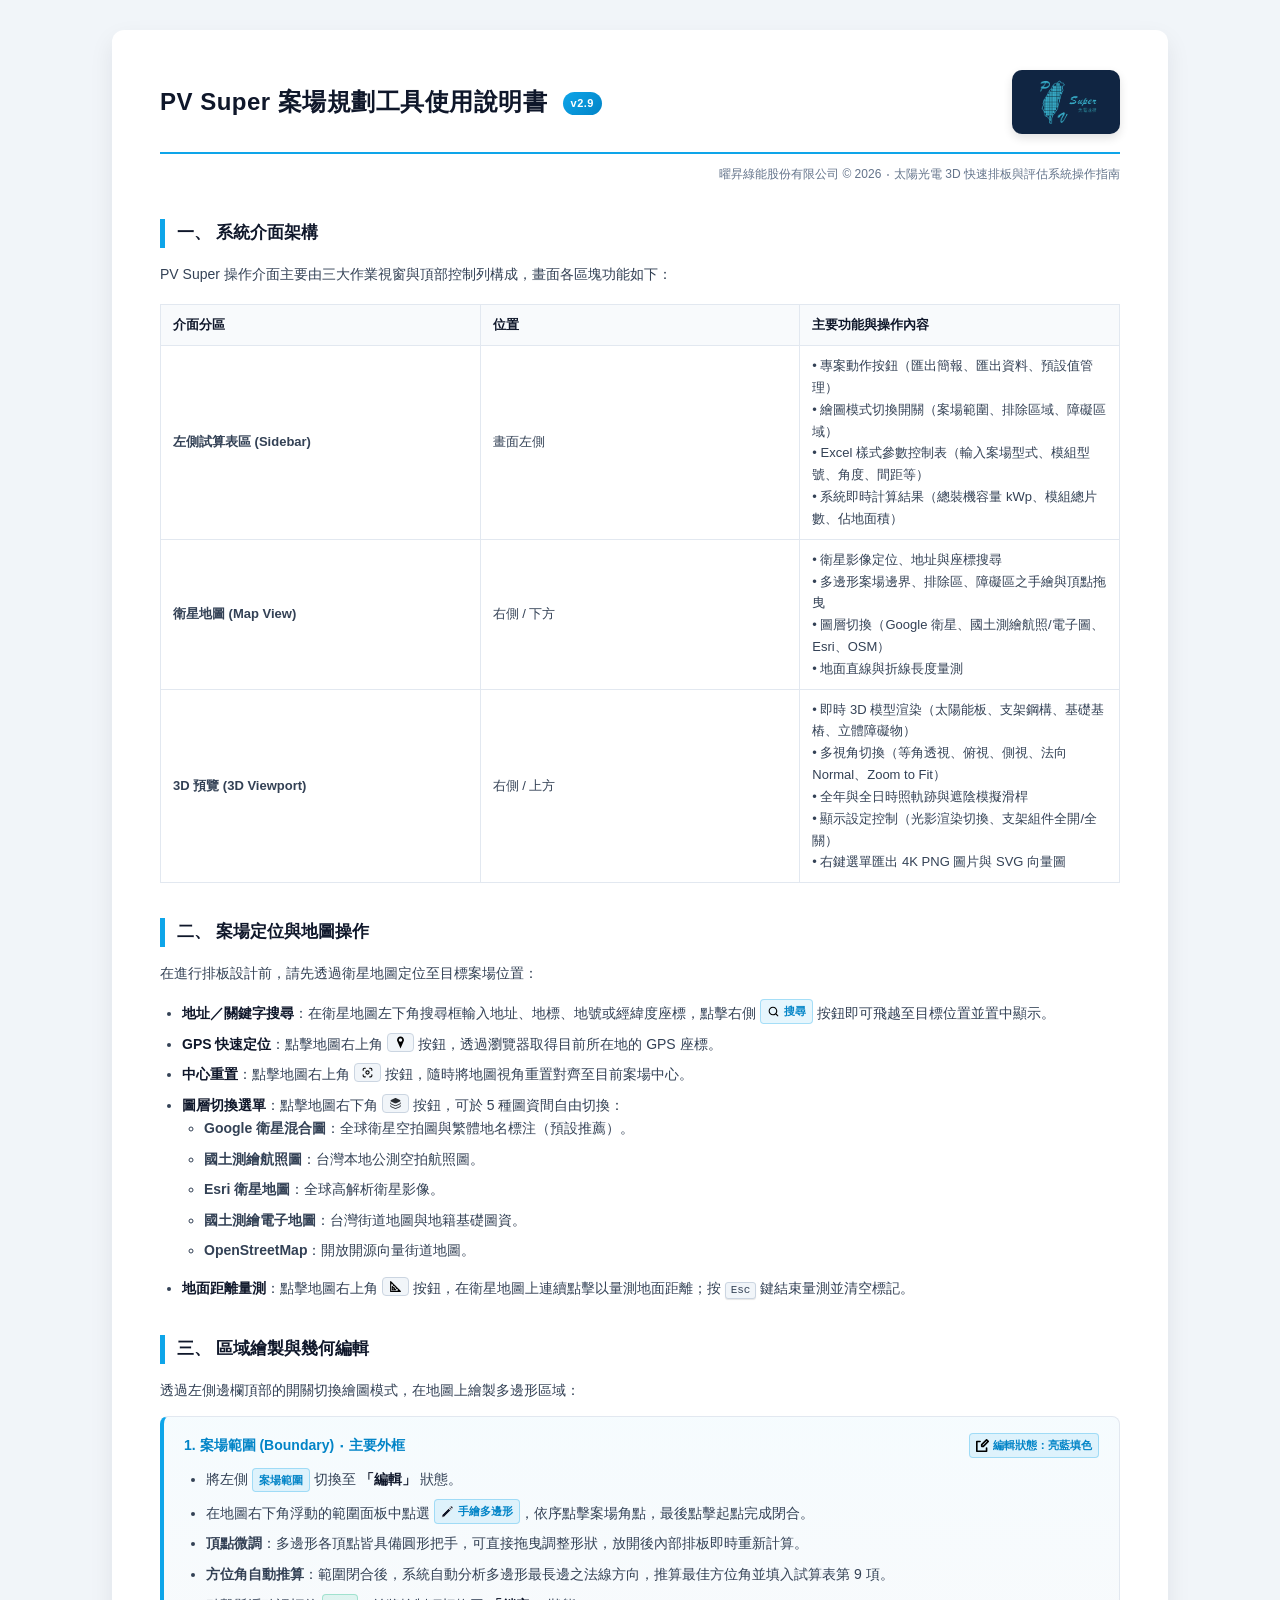
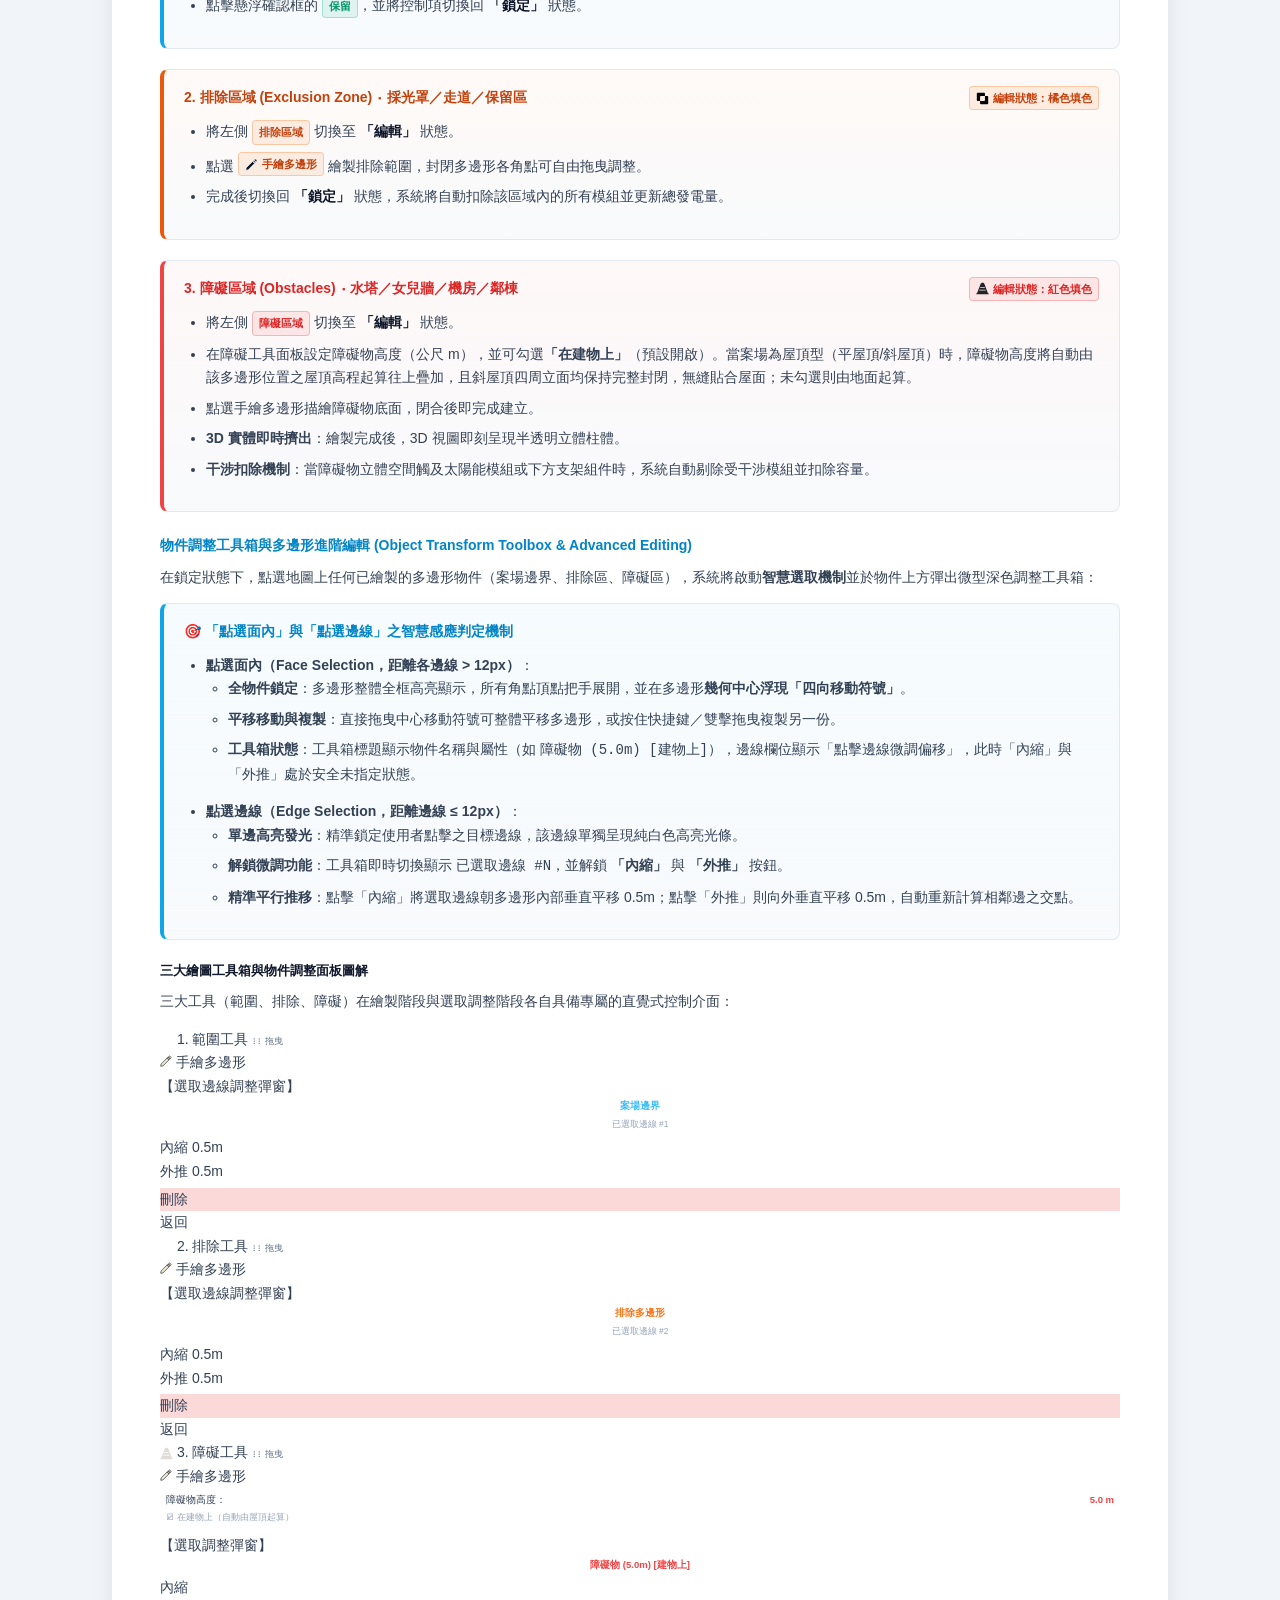
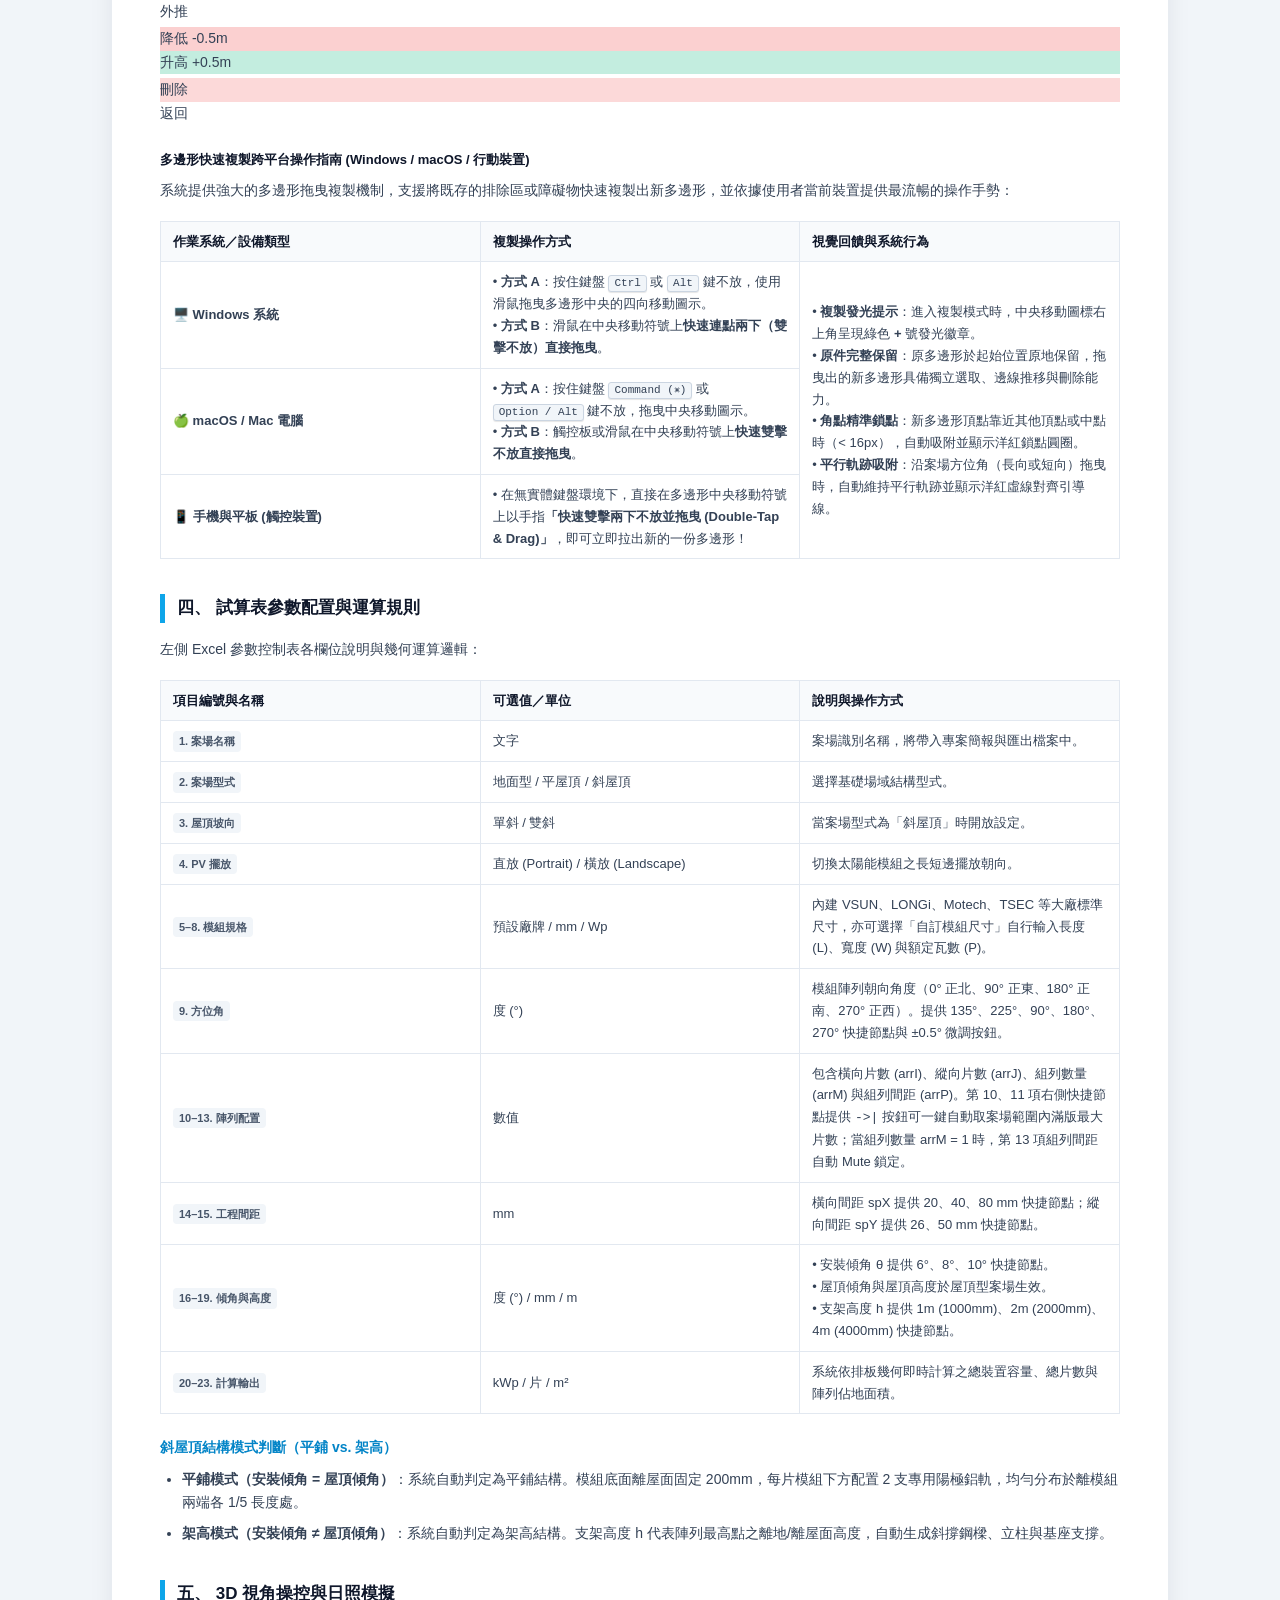
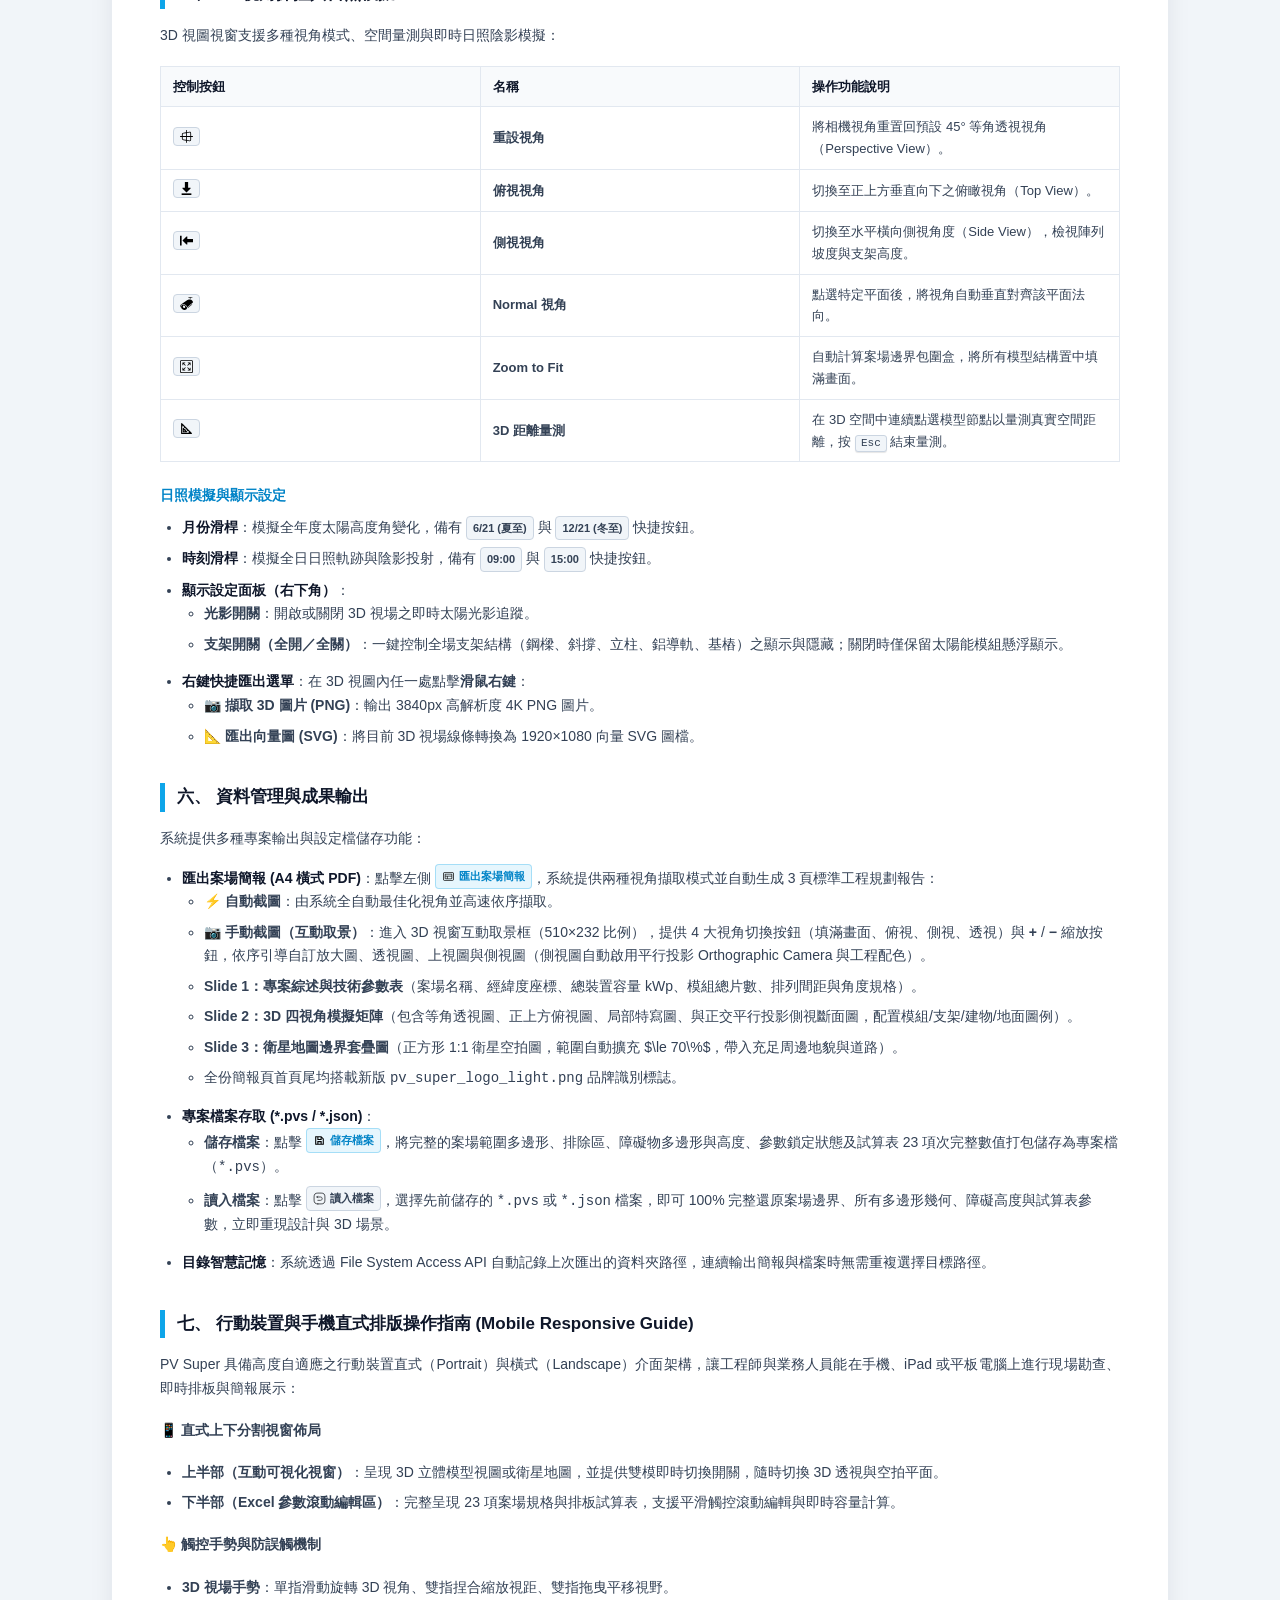
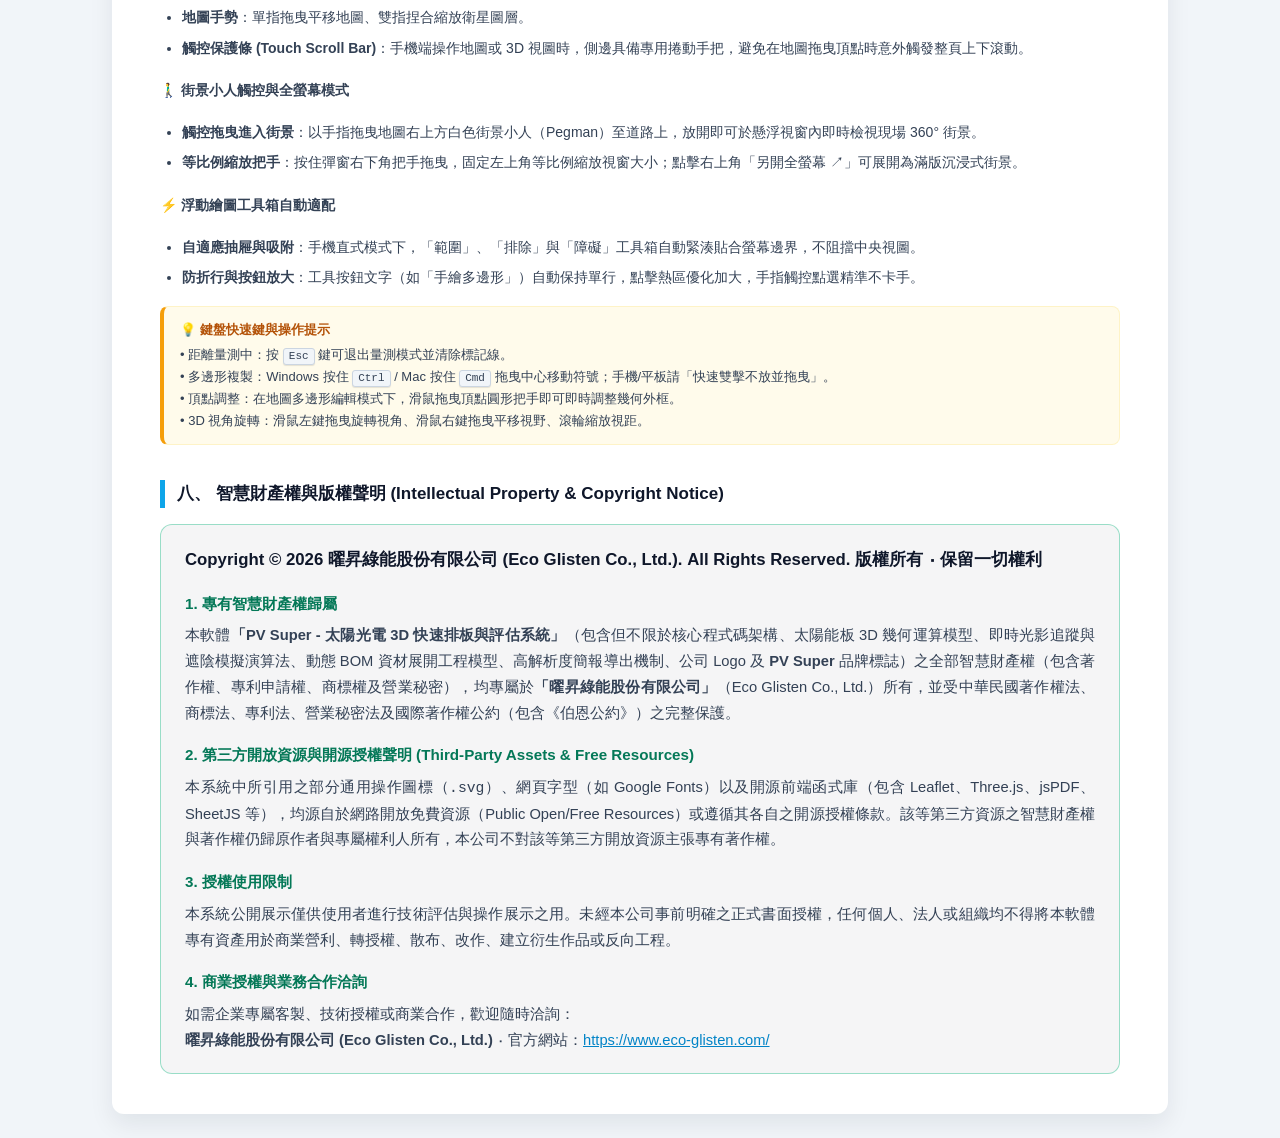
==== commit e660cd7e: "Add concise copyright notice to web header right and complete Section 8 IP declaration in manual" ====
--- a/pv_super_manual.html
+++ b/pv_super_manual.html
@@ -922,6 +922,35 @@
             • 頂點調整：在地圖多邊形編輯模式下，滑鼠拖曳頂點圓形把手即可即時調整幾何外框。<br>
             • 3D 視角旋轉：滑鼠左鍵拖曳旋轉視角、滑鼠右鍵拖曳平移視野、滾輪縮放視距。
         </div>
+
+        <!-- 八、 智慧財產權與版權聲明 (Intellectual Property & Copyright Notice) -->
+        <h2>八、 智慧財產權與版權聲明 (Intellectual Property & Copyright Notice)</h2>
+        <div style="background: rgba(15, 23, 42, 0.04); border: 1.5px solid rgba(16, 185, 129, 0.4); border-radius: 12px; padding: 20px 24px; margin-top: 16px; line-height: 1.75; font-size: 0.92rem; color: #334155;">
+            <p style="margin-top: 0; font-weight: 700; color: #0f172a; font-size: 1.05rem;">
+                Copyright &copy; 2026 曜昇綠能股份有限公司 (Eco Glisten Co., Ltd.). All Rights Reserved. 版權所有 ‧ 保留一切權利
+            </p>
+            
+            <h4 style="margin: 16px 0 6px 0; color: #047857; font-size: 0.95rem;">1. 專有智慧財產權歸屬</h4>
+            <p style="margin: 0 0 10px 0;">
+                本軟體<b>「PV Super - 太陽光電 3D 快速排板與評估系統」</b>（包含但不限於核心程式碼架構、太陽能板 3D 幾何運算模型、即時光影追蹤與遮陰模擬演算法、動態 BOM 資材展開工程模型、高解析度簡報導出機制、公司 Logo 及 <b>PV Super</b> 品牌標誌）之全部智慧財產權（包含著作權、專利申請權、商標權及營業秘密），均專屬於<b>「曜昇綠能股份有限公司」</b>（Eco Glisten Co., Ltd.）所有，並受中華民國著作權法、商標法、專利法、營業秘密法及國際著作權公約（包含《伯恩公約》）之完整保護。
+            </p>
+
+            <h4 style="margin: 16px 0 6px 0; color: #047857; font-size: 0.95rem;">2. 第三方開放資源與開源授權聲明 (Third-Party Assets & Free Resources)</h4>
+            <p style="margin: 0 0 10px 0;">
+                本系統中所引用之部分通用操作圖標（<code>.svg</code>）、網頁字型（如 Google Fonts）以及開源前端函式庫（包含 Leaflet、Three.js、jsPDF、SheetJS 等），均源自於網路開放免費資源（Public Open/Free Resources）或遵循其各自之開源授權條款。該等第三方資源之智慧財產權與著作權仍歸原作者與專屬權利人所有，本公司不對該等第三方開放資源主張專有著作權。
+            </p>
+
+            <h4 style="margin: 16px 0 6px 0; color: #047857; font-size: 0.95rem;">3. 授權使用限制</h4>
+            <p style="margin: 0 0 10px 0;">
+                本系統公開展示僅供使用者進行技術評估與操作展示之用。未經本公司事前明確之正式書面授權，任何個人、法人或組織均不得將本軟體專有資產用於商業營利、轉授權、散布、改作、建立衍生作品或反向工程。
+            </p>
+
+            <h4 style="margin: 16px 0 6px 0; color: #047857; font-size: 0.95rem;">4. 商業授權與業務合作洽詢</h4>
+            <p style="margin: 0;">
+                如需企業專屬客製、技術授權或商業合作，歡迎隨時洽詢：<br>
+                <b>曜昇綠能股份有限公司 (Eco Glisten Co., Ltd.)</b> ‧ 官方網站：<a href="https://www.eco-glisten.com/" target="_blank" style="color: #0284c7; text-decoration: underline;">https://www.eco-glisten.com/</a>
+            </p>
+        </div>
     </div>
 </body>
 </html>
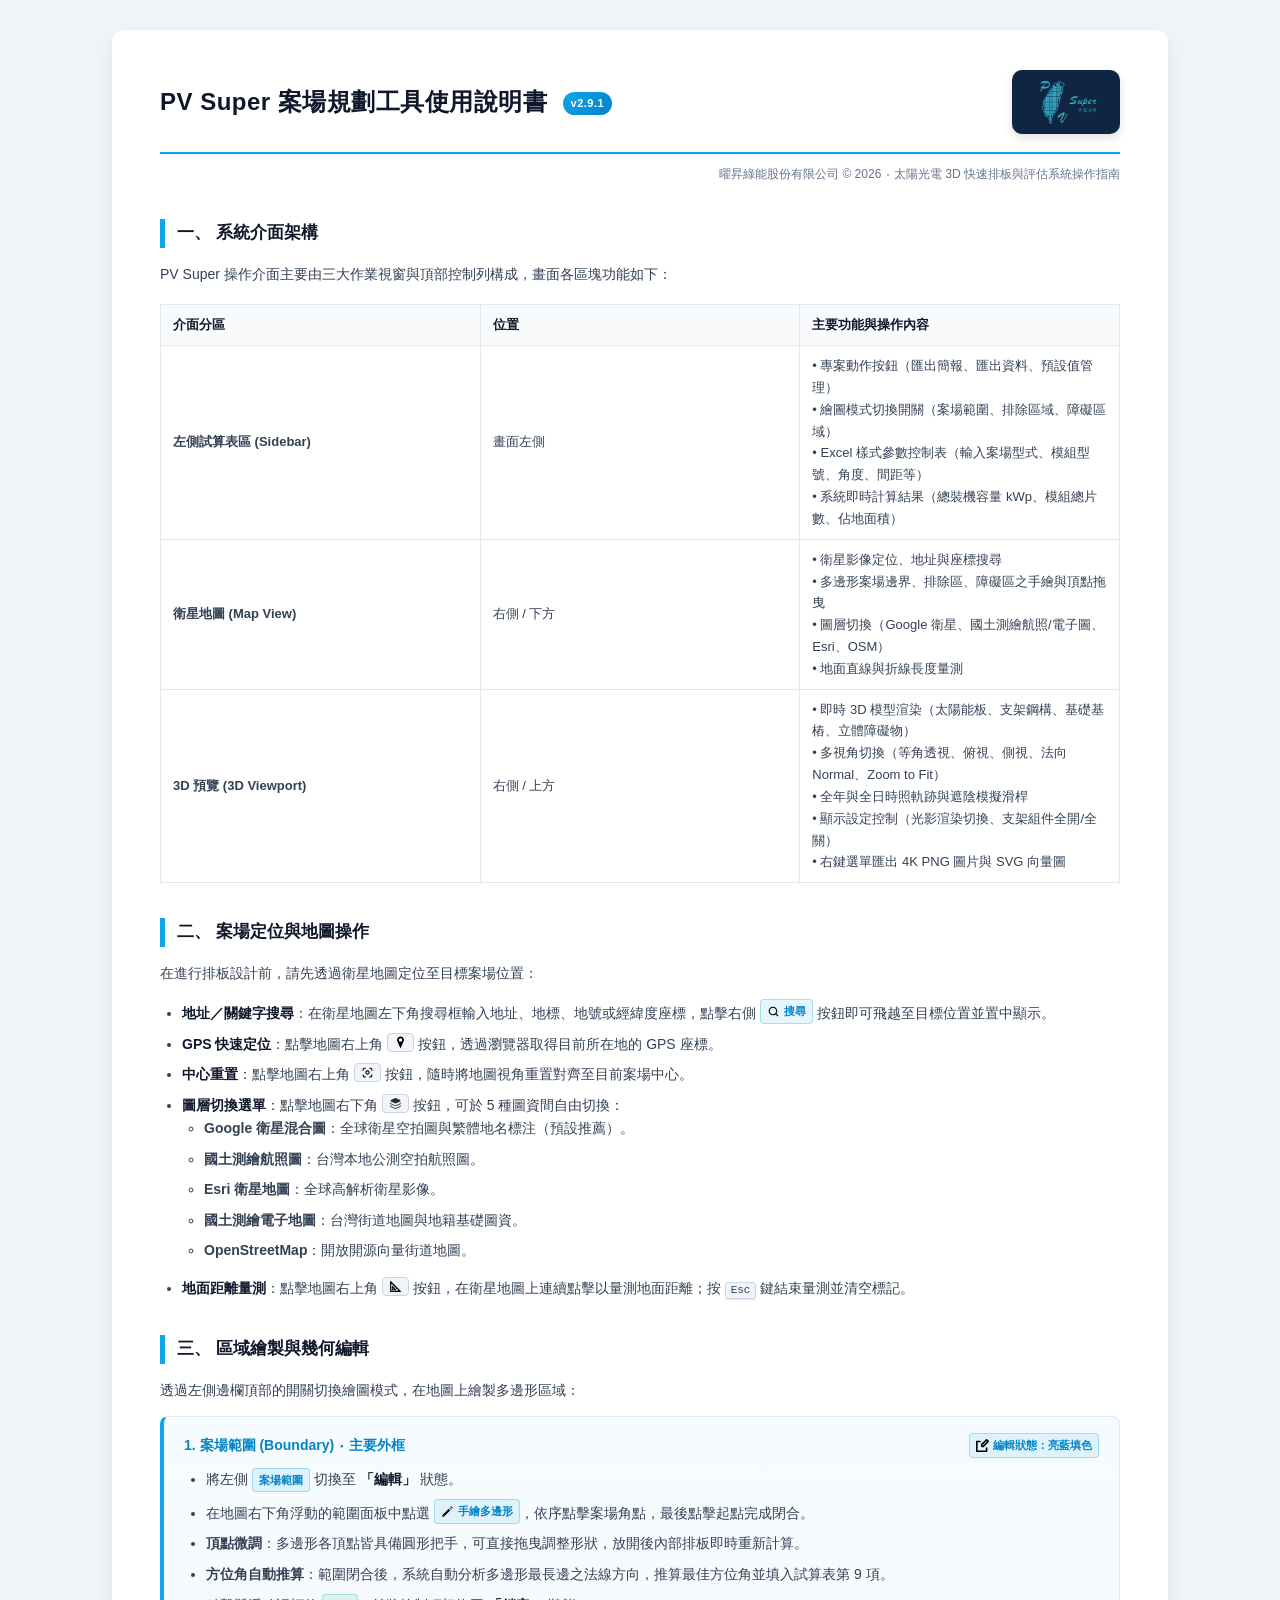
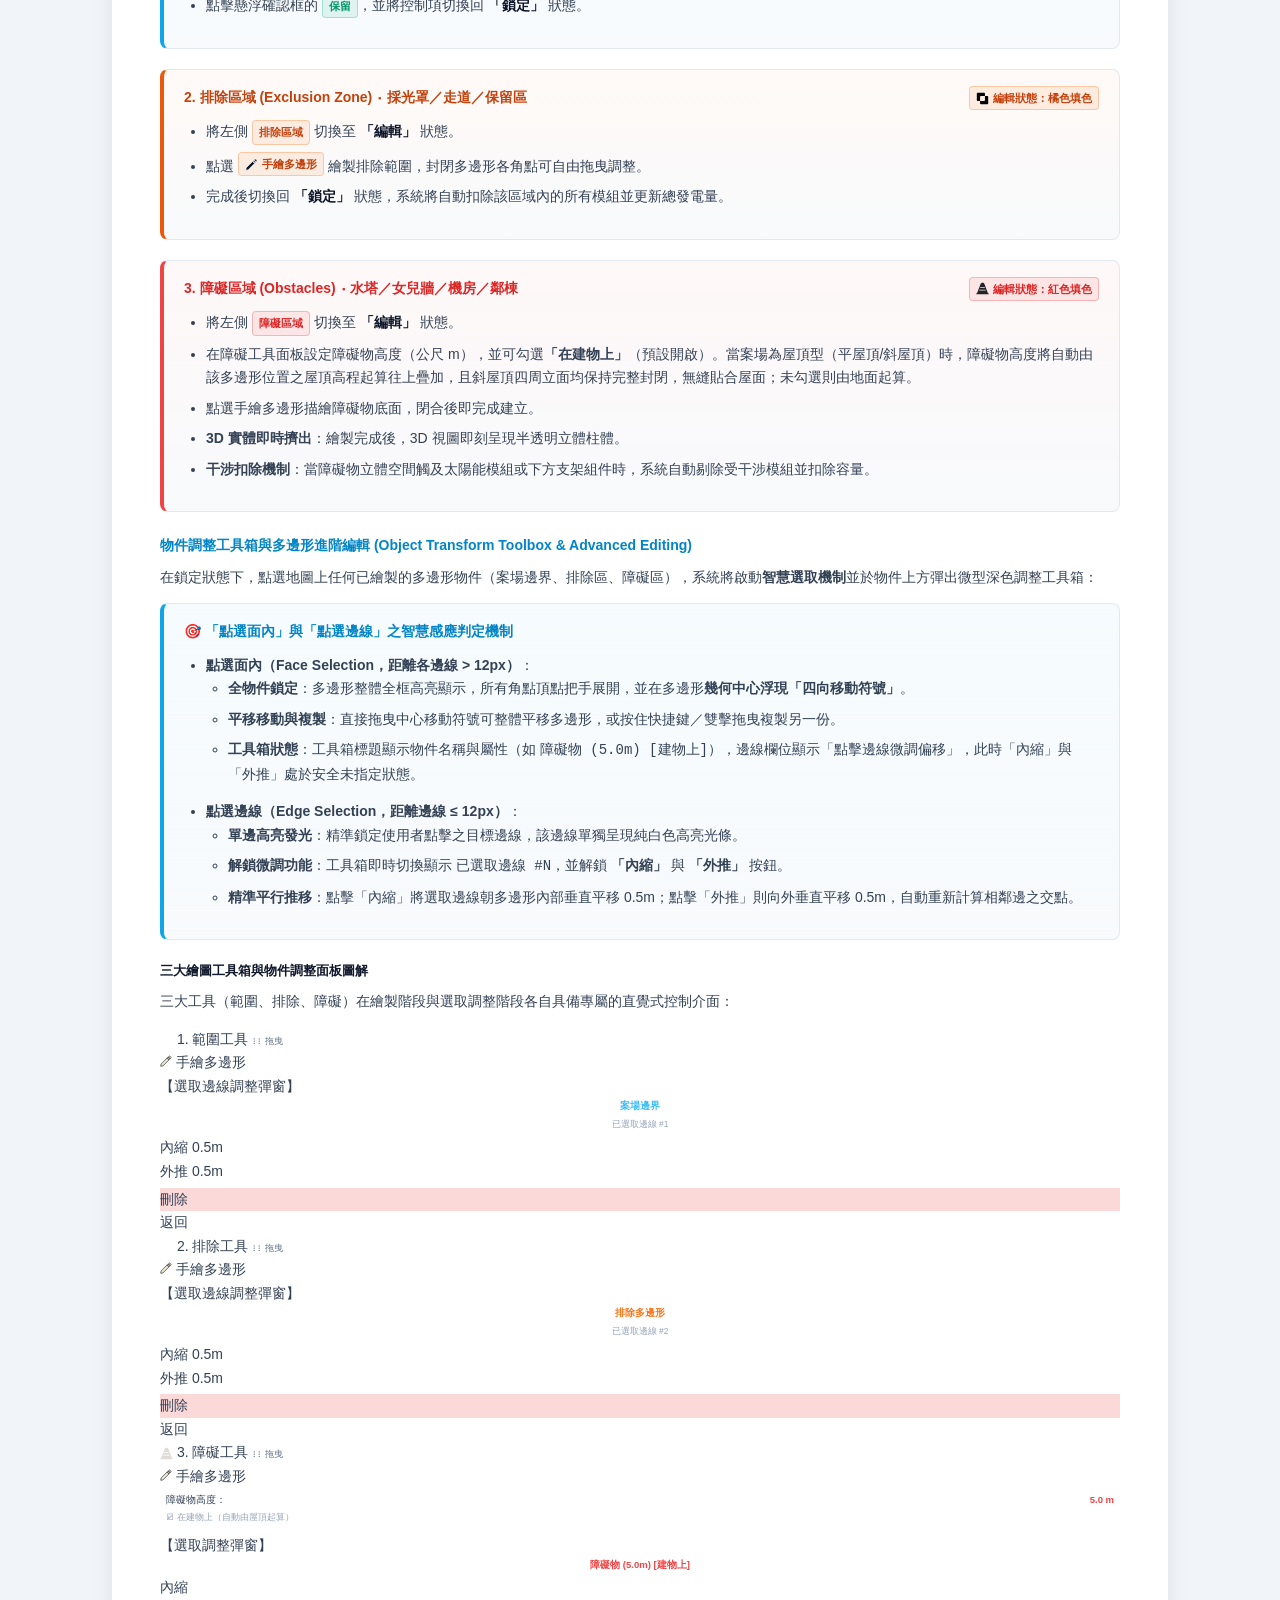
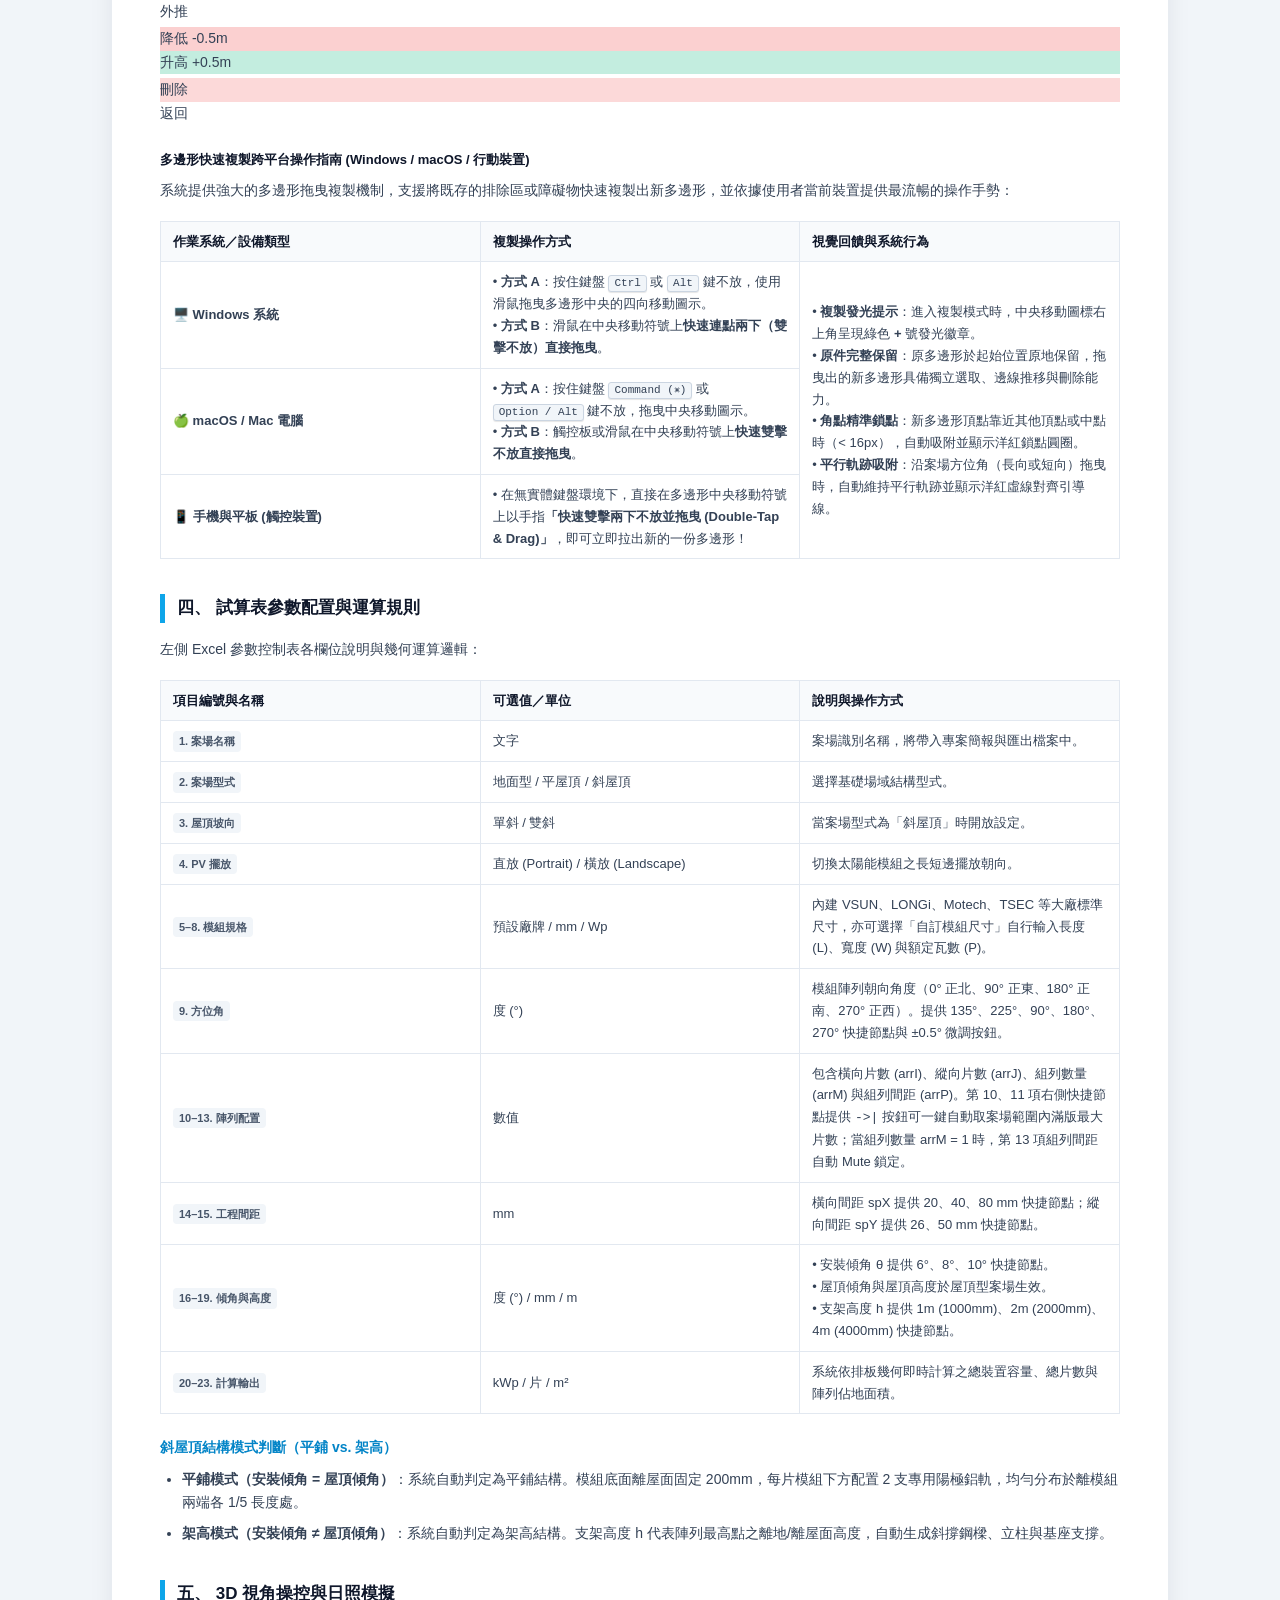
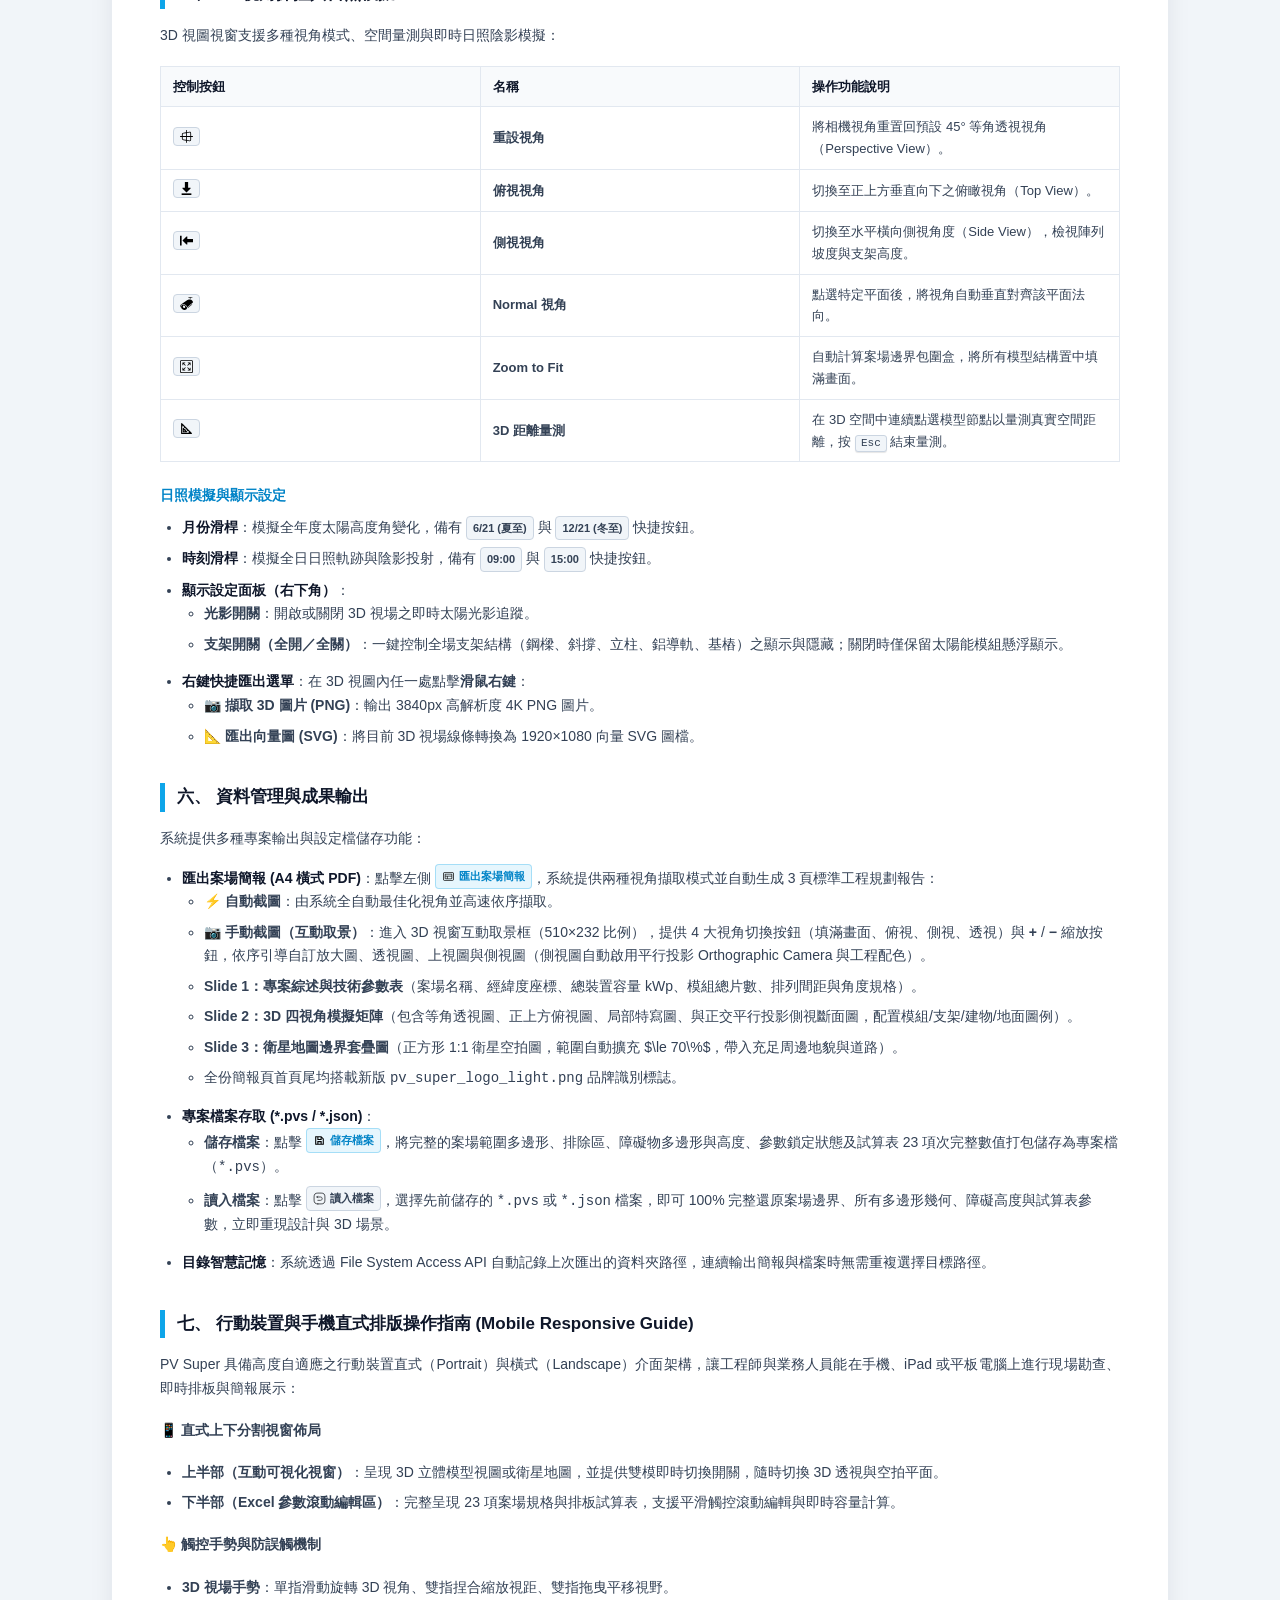
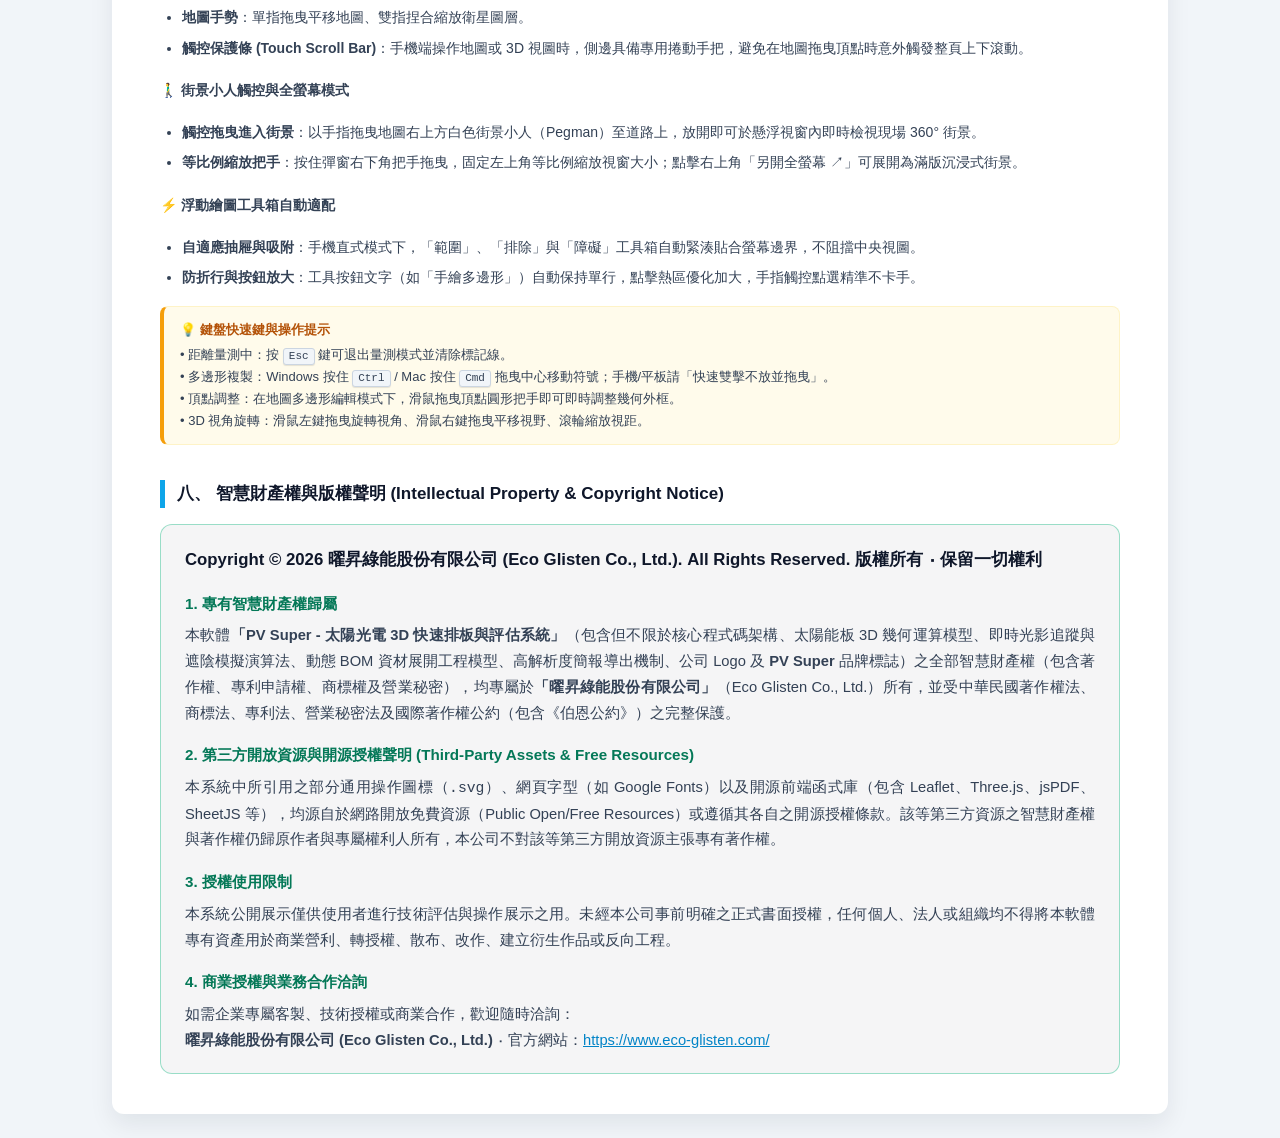
==== commit 4603efb0: "feat(3d): 新增模組下方連續 Purlin 幾何模型並優化斜梁貼合 (v2.9.1)" ====
--- a/pv_super_manual.html
+++ b/pv_super_manual.html
@@ -434,7 +434,7 @@
         <!-- 頂部標題區 -->
         <div class="header-container">
             <div>
-                <h1>PV Super 案場規劃工具使用說明書 <span class="version-badge">v2.9</span></h1>
+                <h1>PV Super 案場規劃工具使用說明書 <span class="version-badge">v2.9.1</span></h1>
             </div>
             <div class="logo-box">
                 <img src="images/pv_super_logo_light.png" alt="PV Super" style="height: 48px; width: auto; object-fit: contain;">
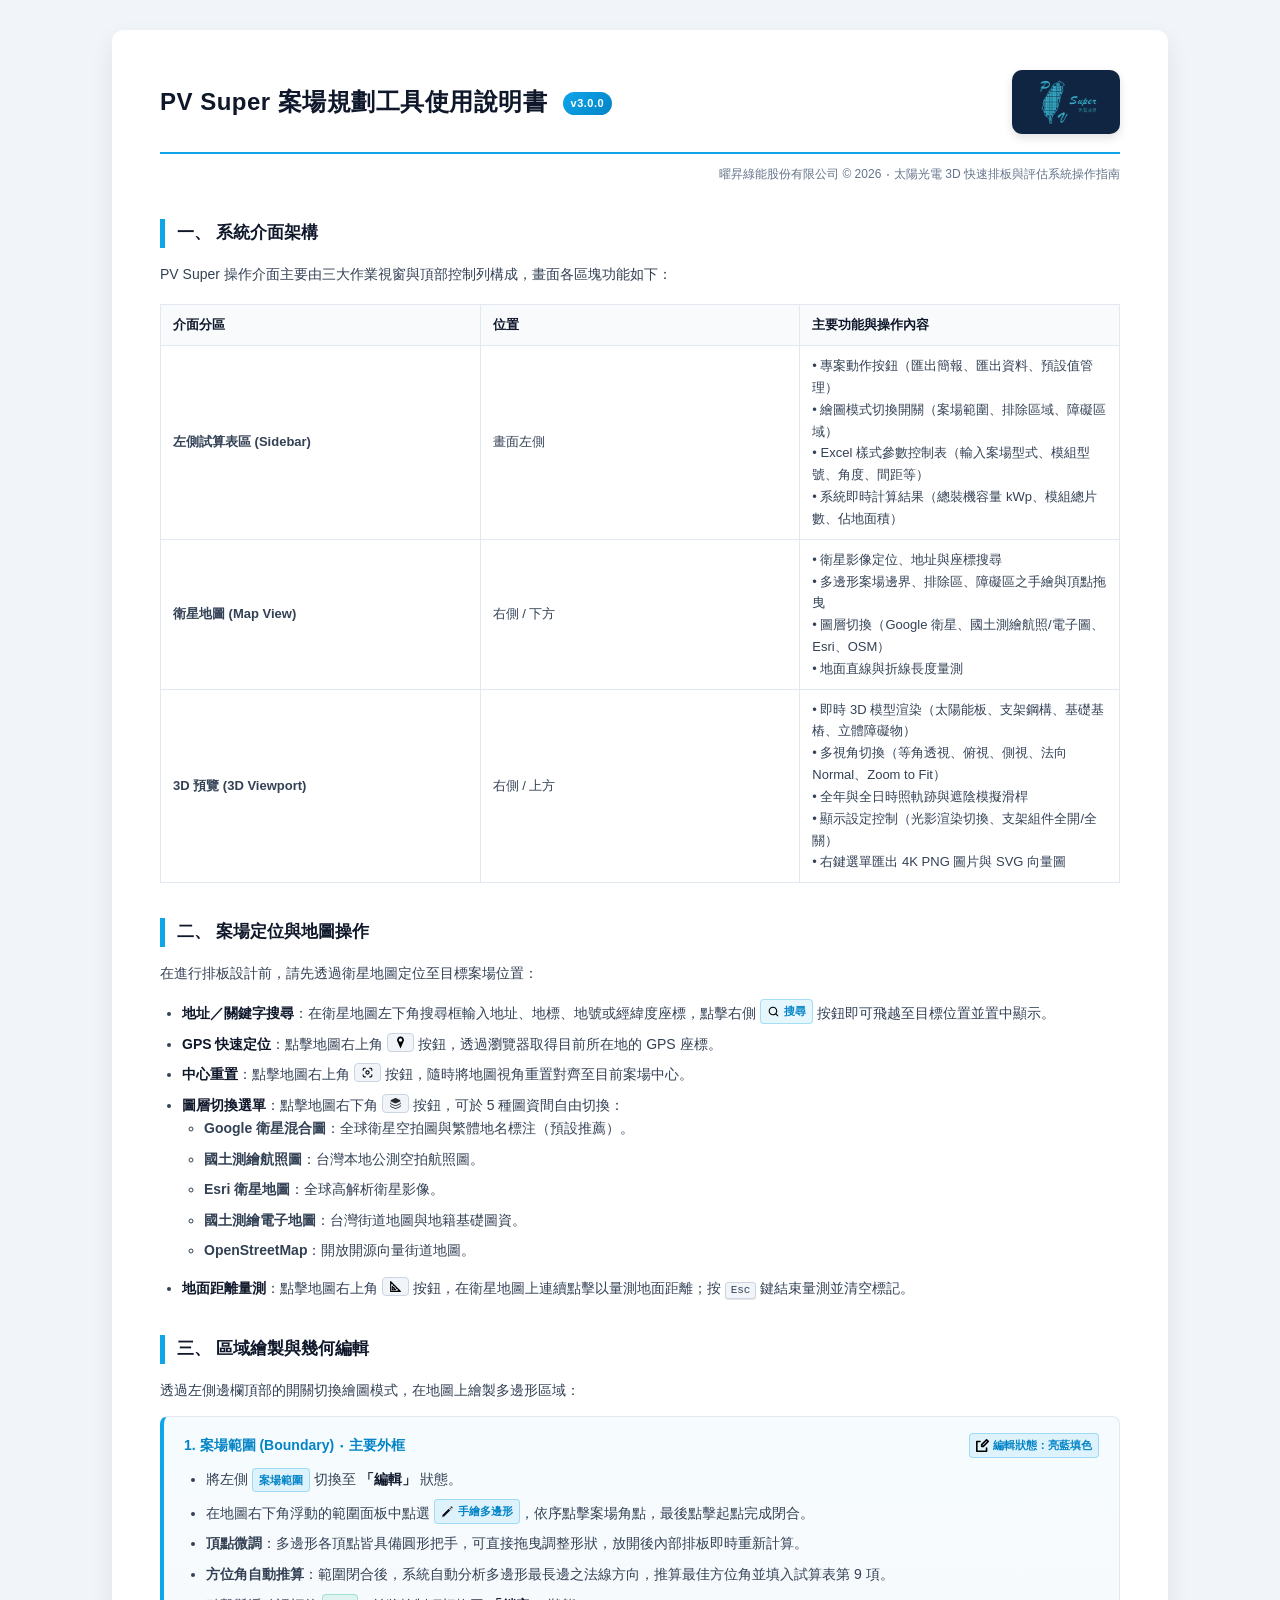
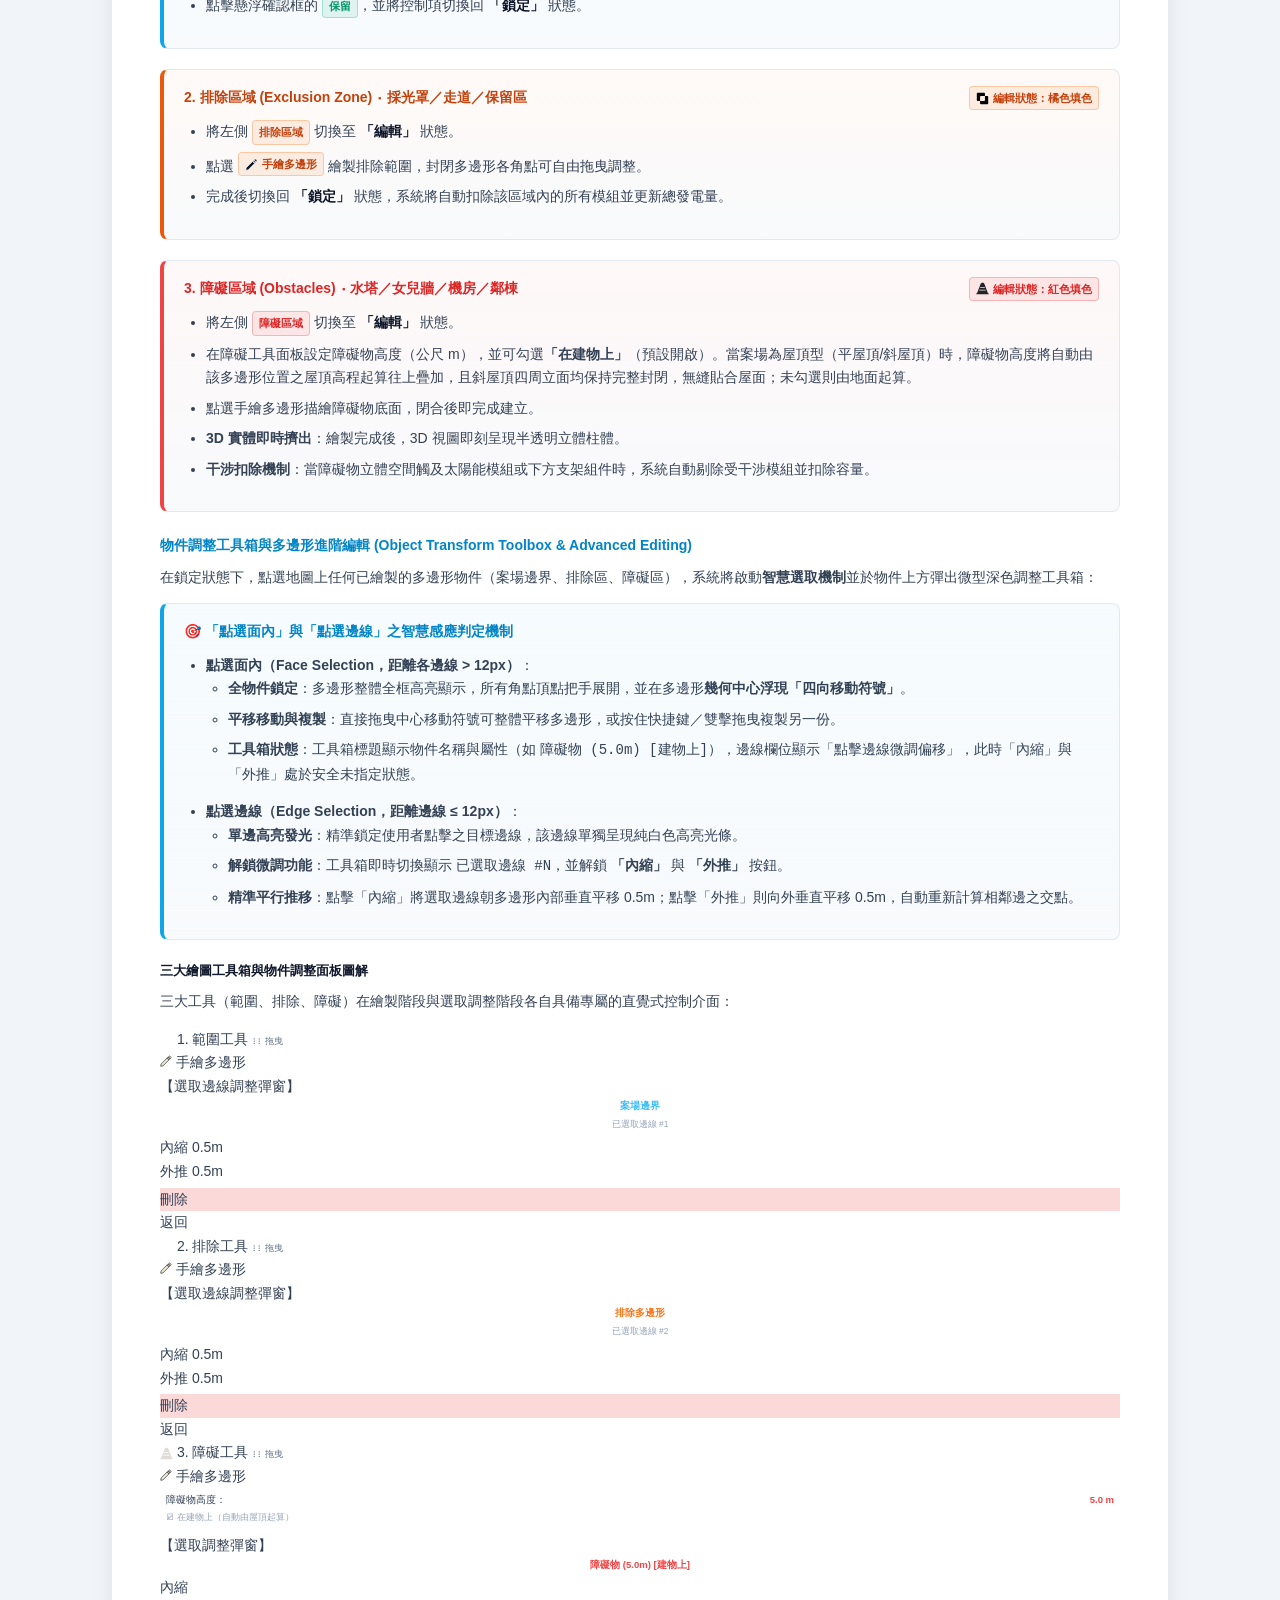
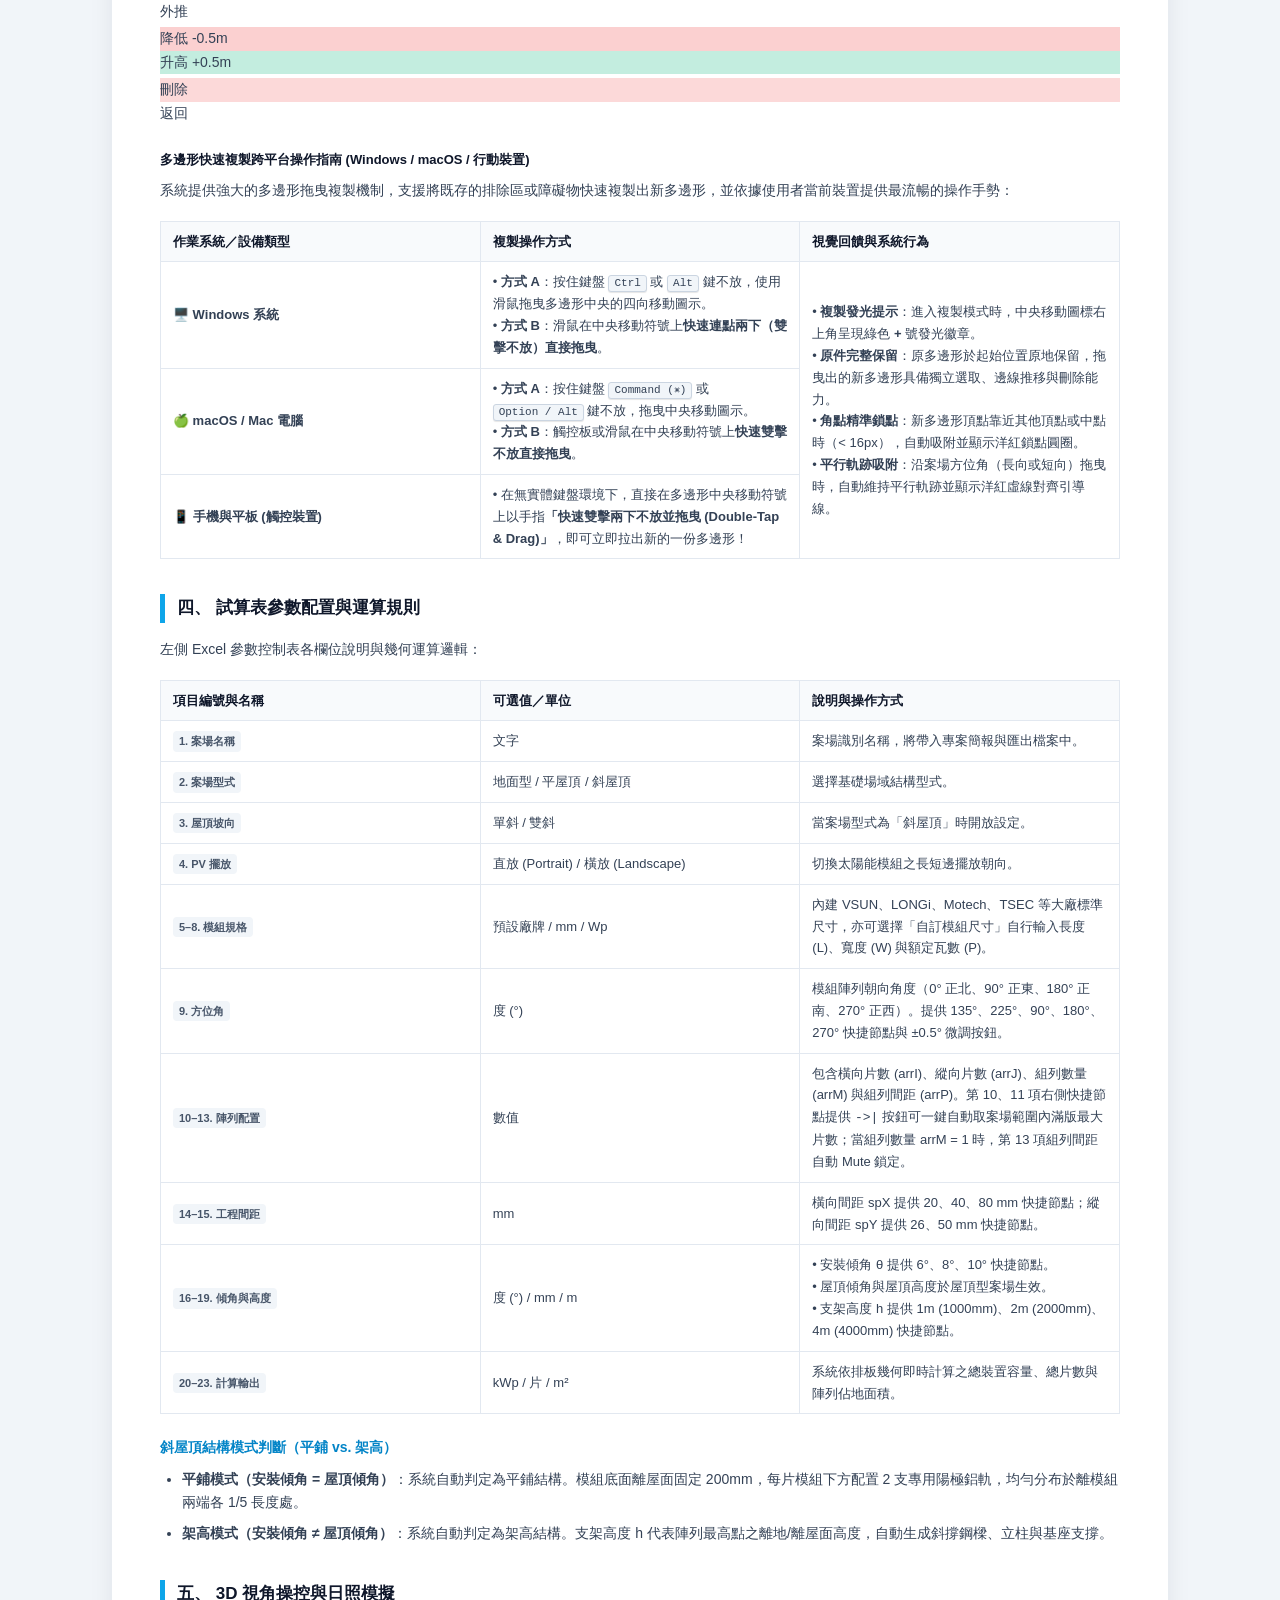
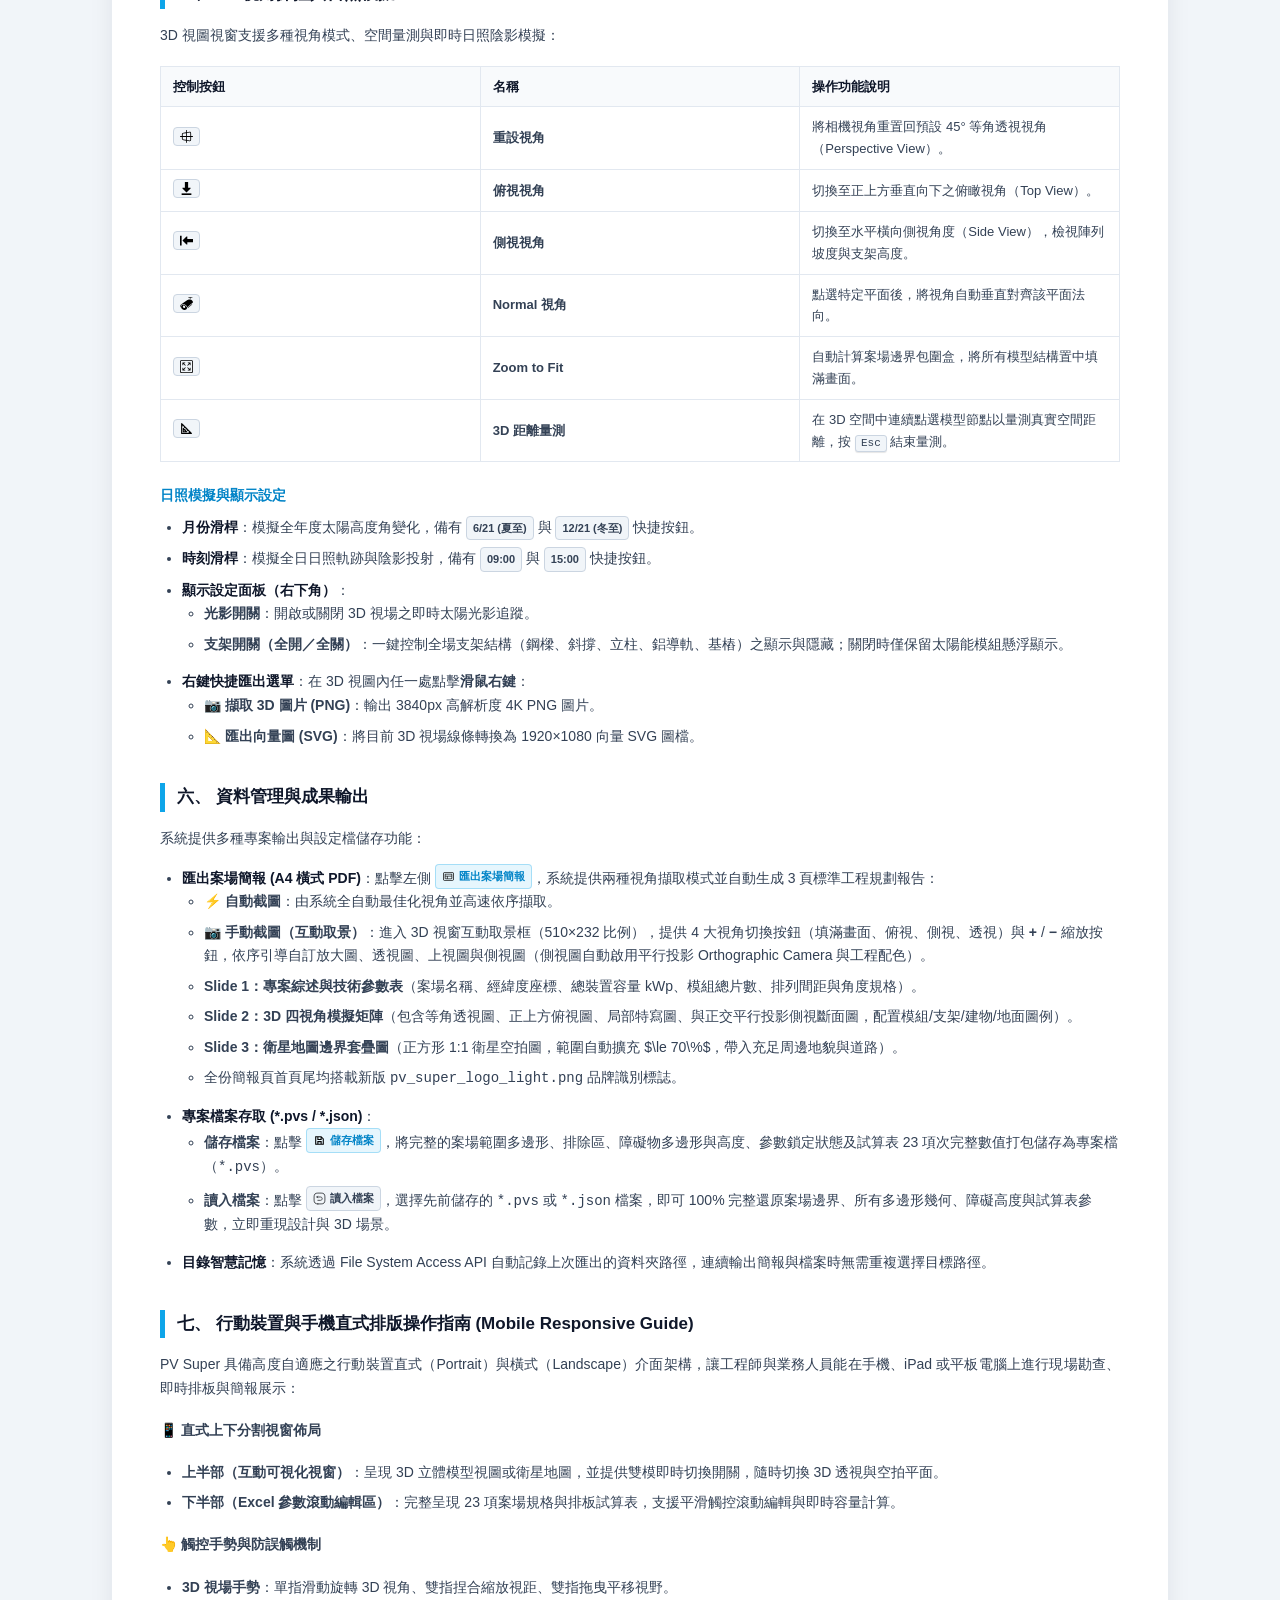
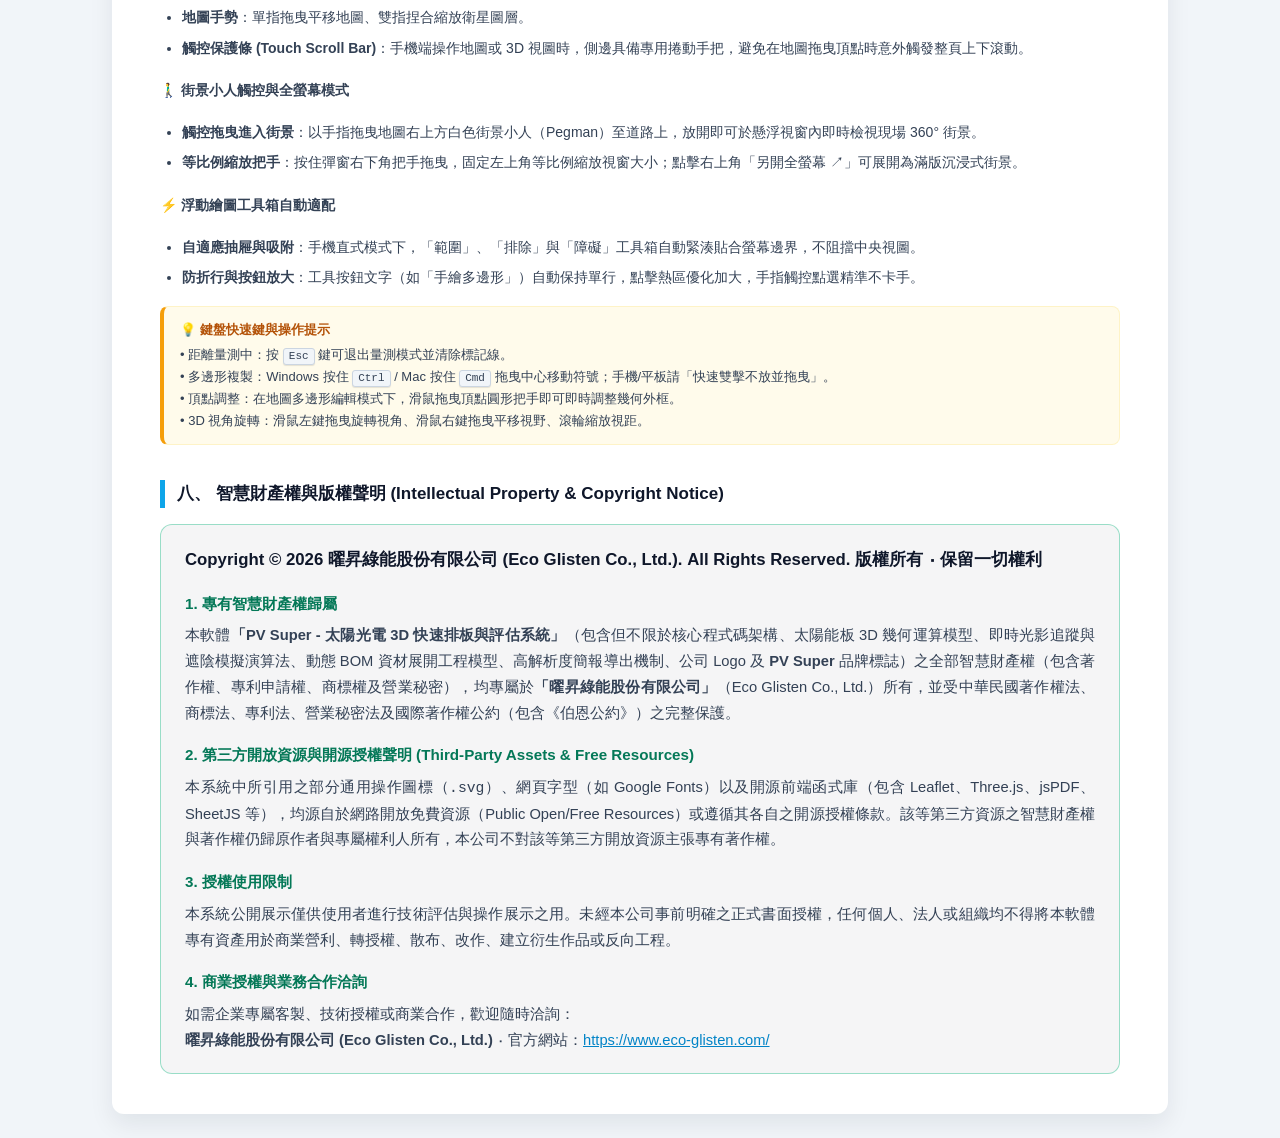
==== commit 62a1e3ca: "Release v3.0: 3D real-time display toggle, drawing guide lines fix, obstacle auto-closing fix, ridge" ====
--- a/pv_super_manual.html
+++ b/pv_super_manual.html
@@ -434,7 +434,7 @@
         <!-- 頂部標題區 -->
         <div class="header-container">
             <div>
-                <h1>PV Super 案場規劃工具使用說明書 <span class="version-badge">v2.9.1</span></h1>
+                <h1>PV Super 案場規劃工具使用說明書 <span class="version-badge">v3.0.0</span></h1>
             </div>
             <div class="logo-box">
                 <img src="images/pv_super_logo_light.png" alt="PV Super" style="height: 48px; width: auto; object-fit: contain;">
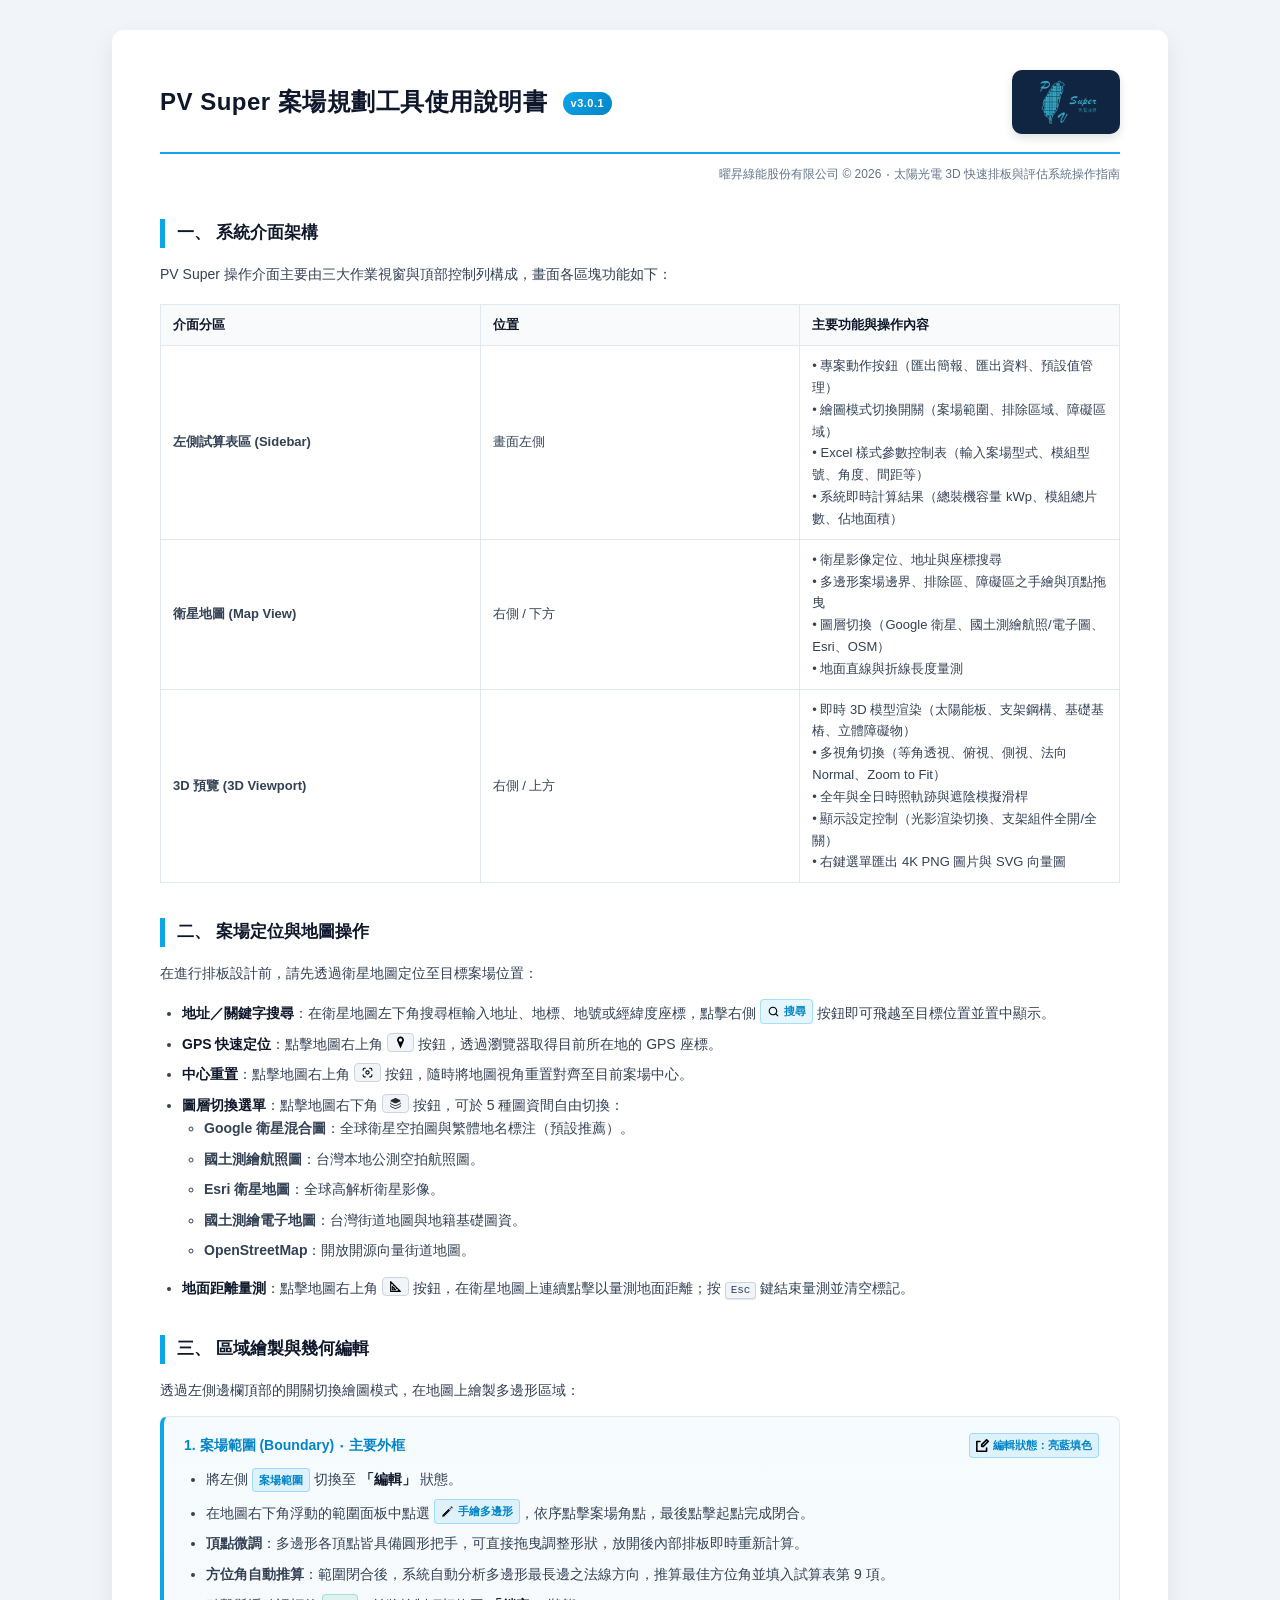
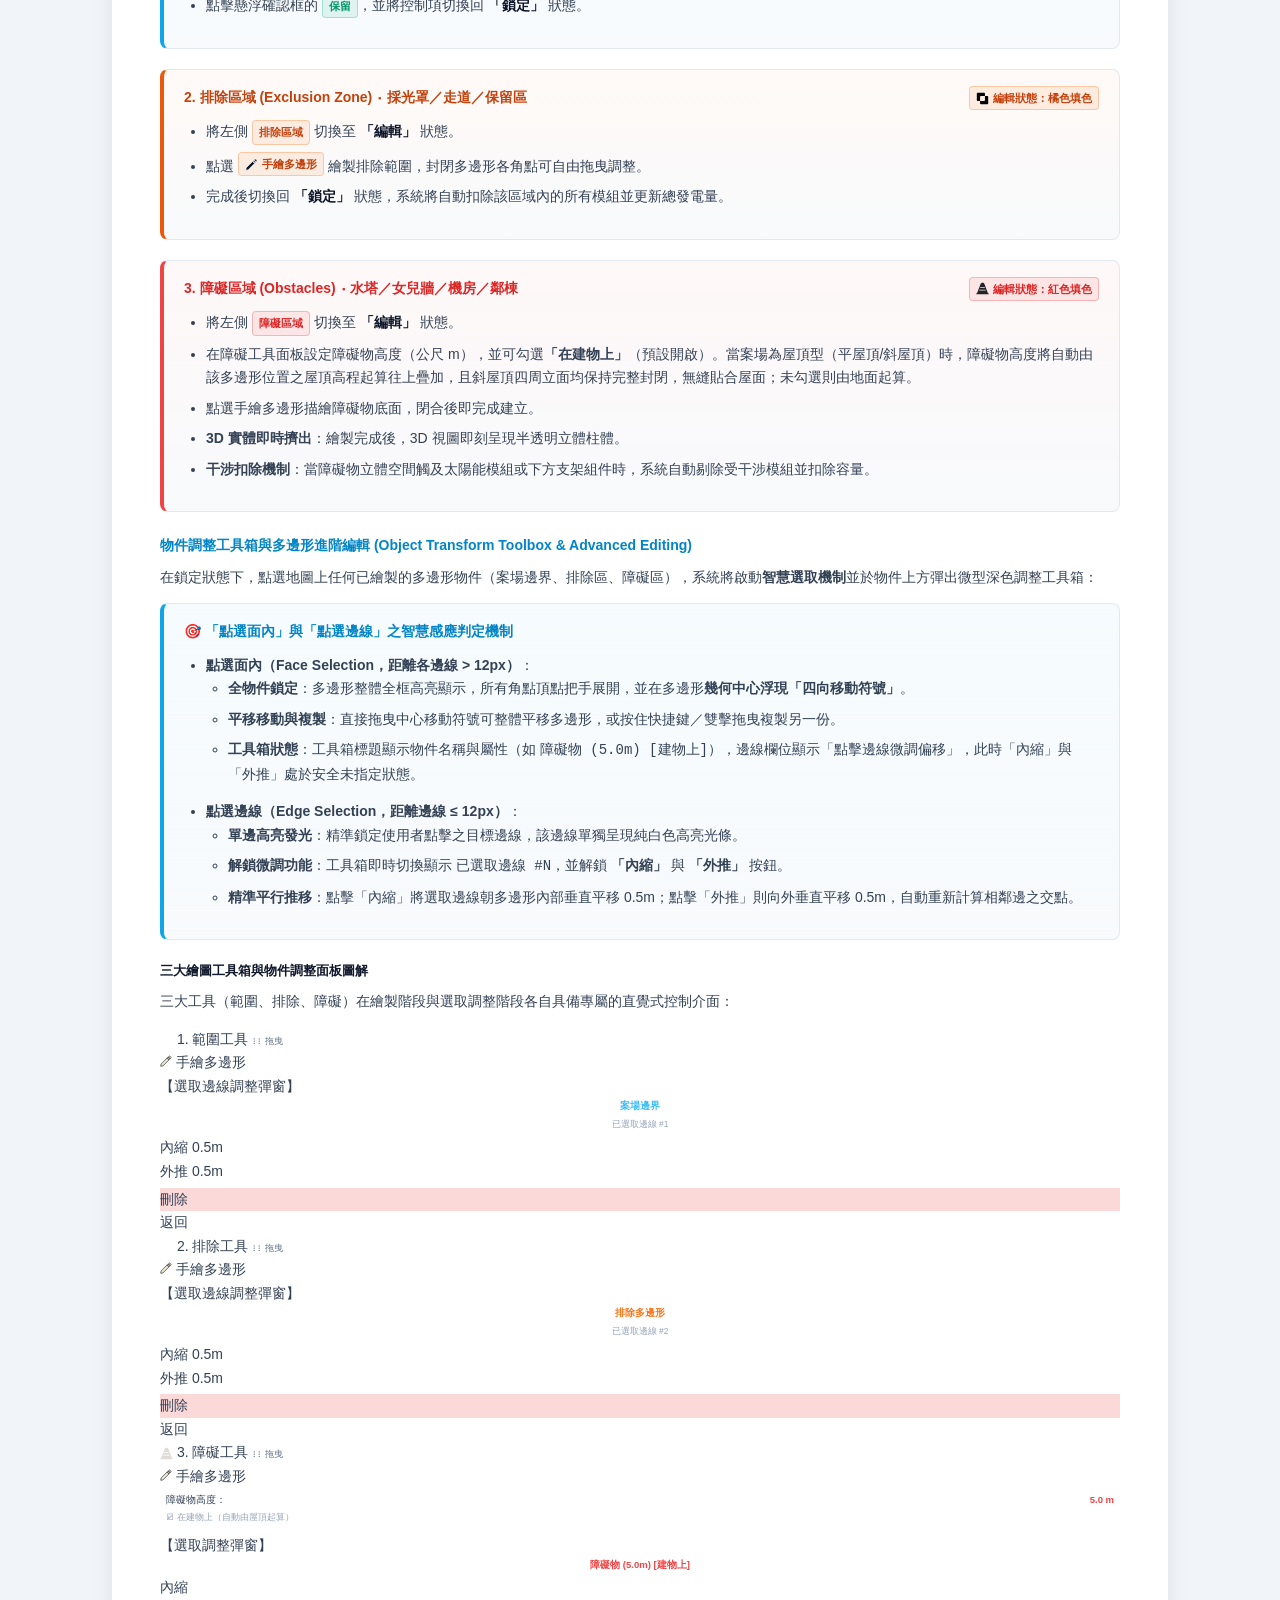
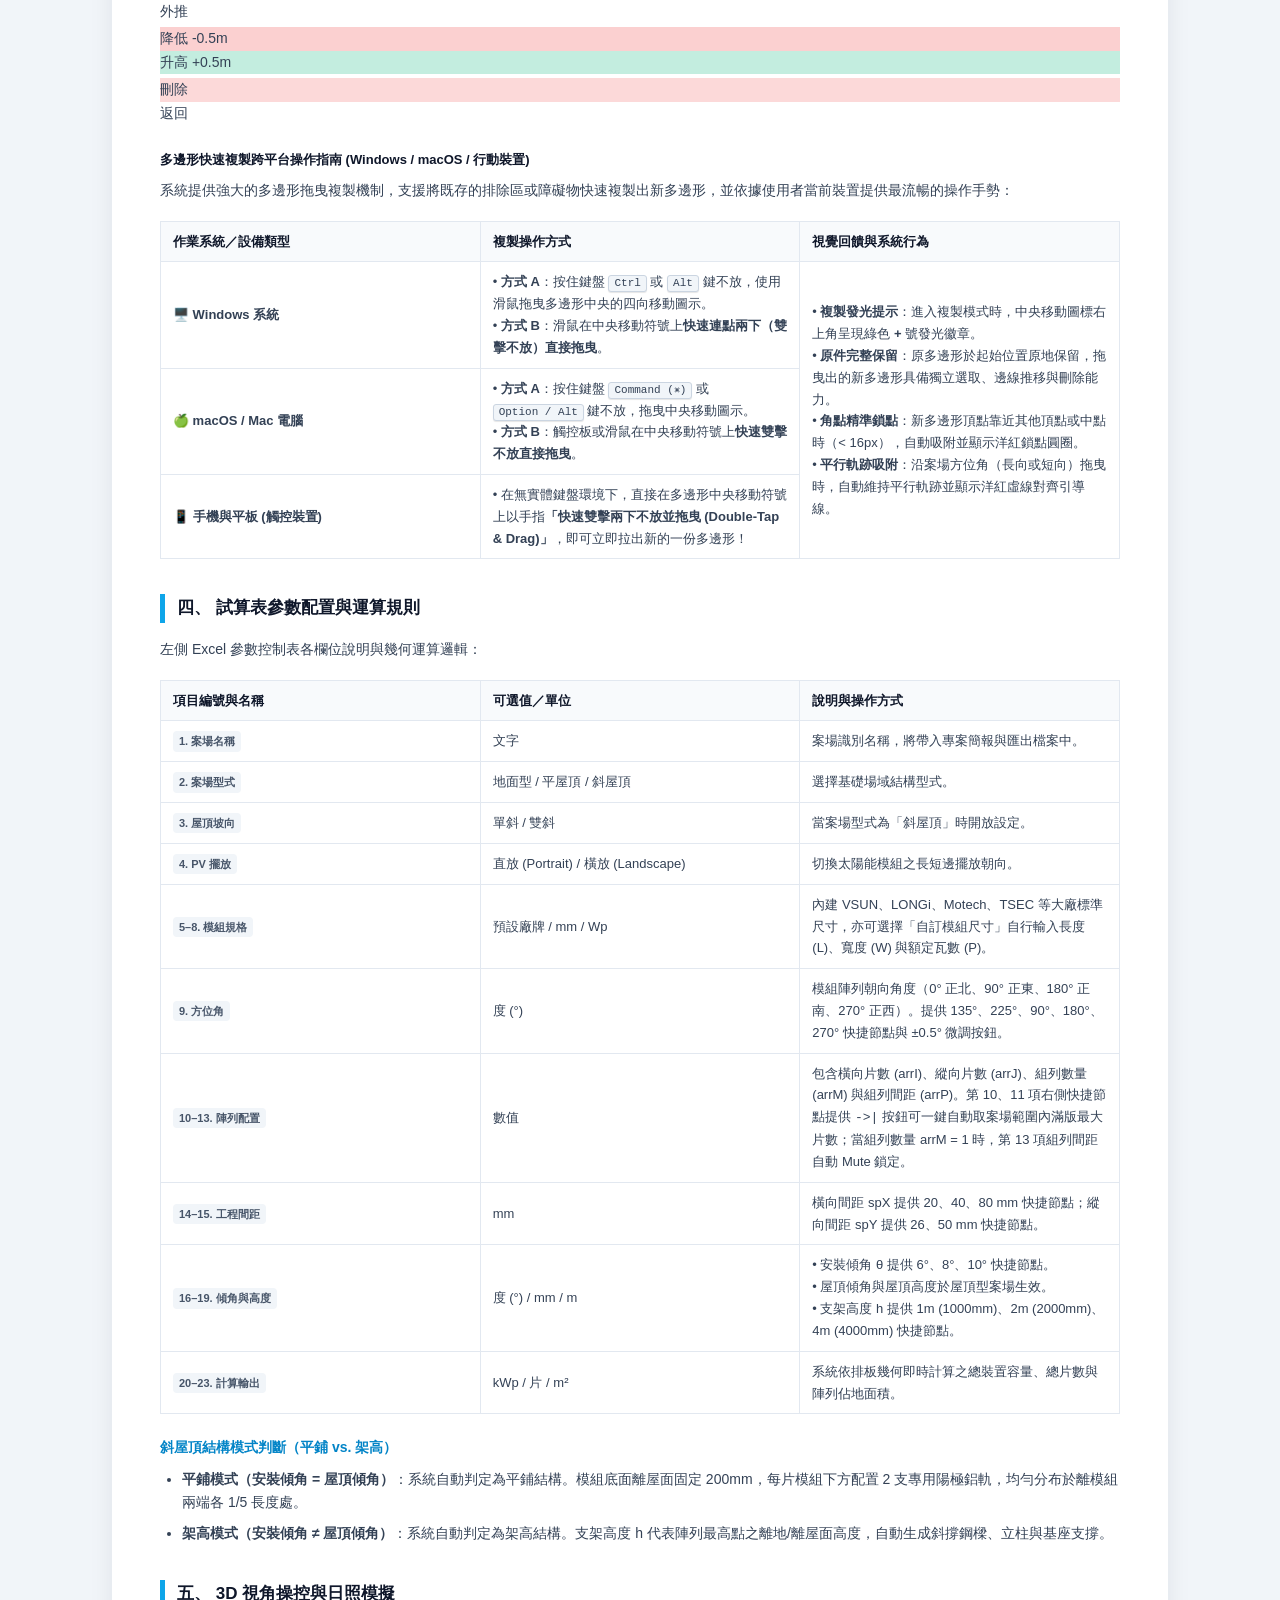
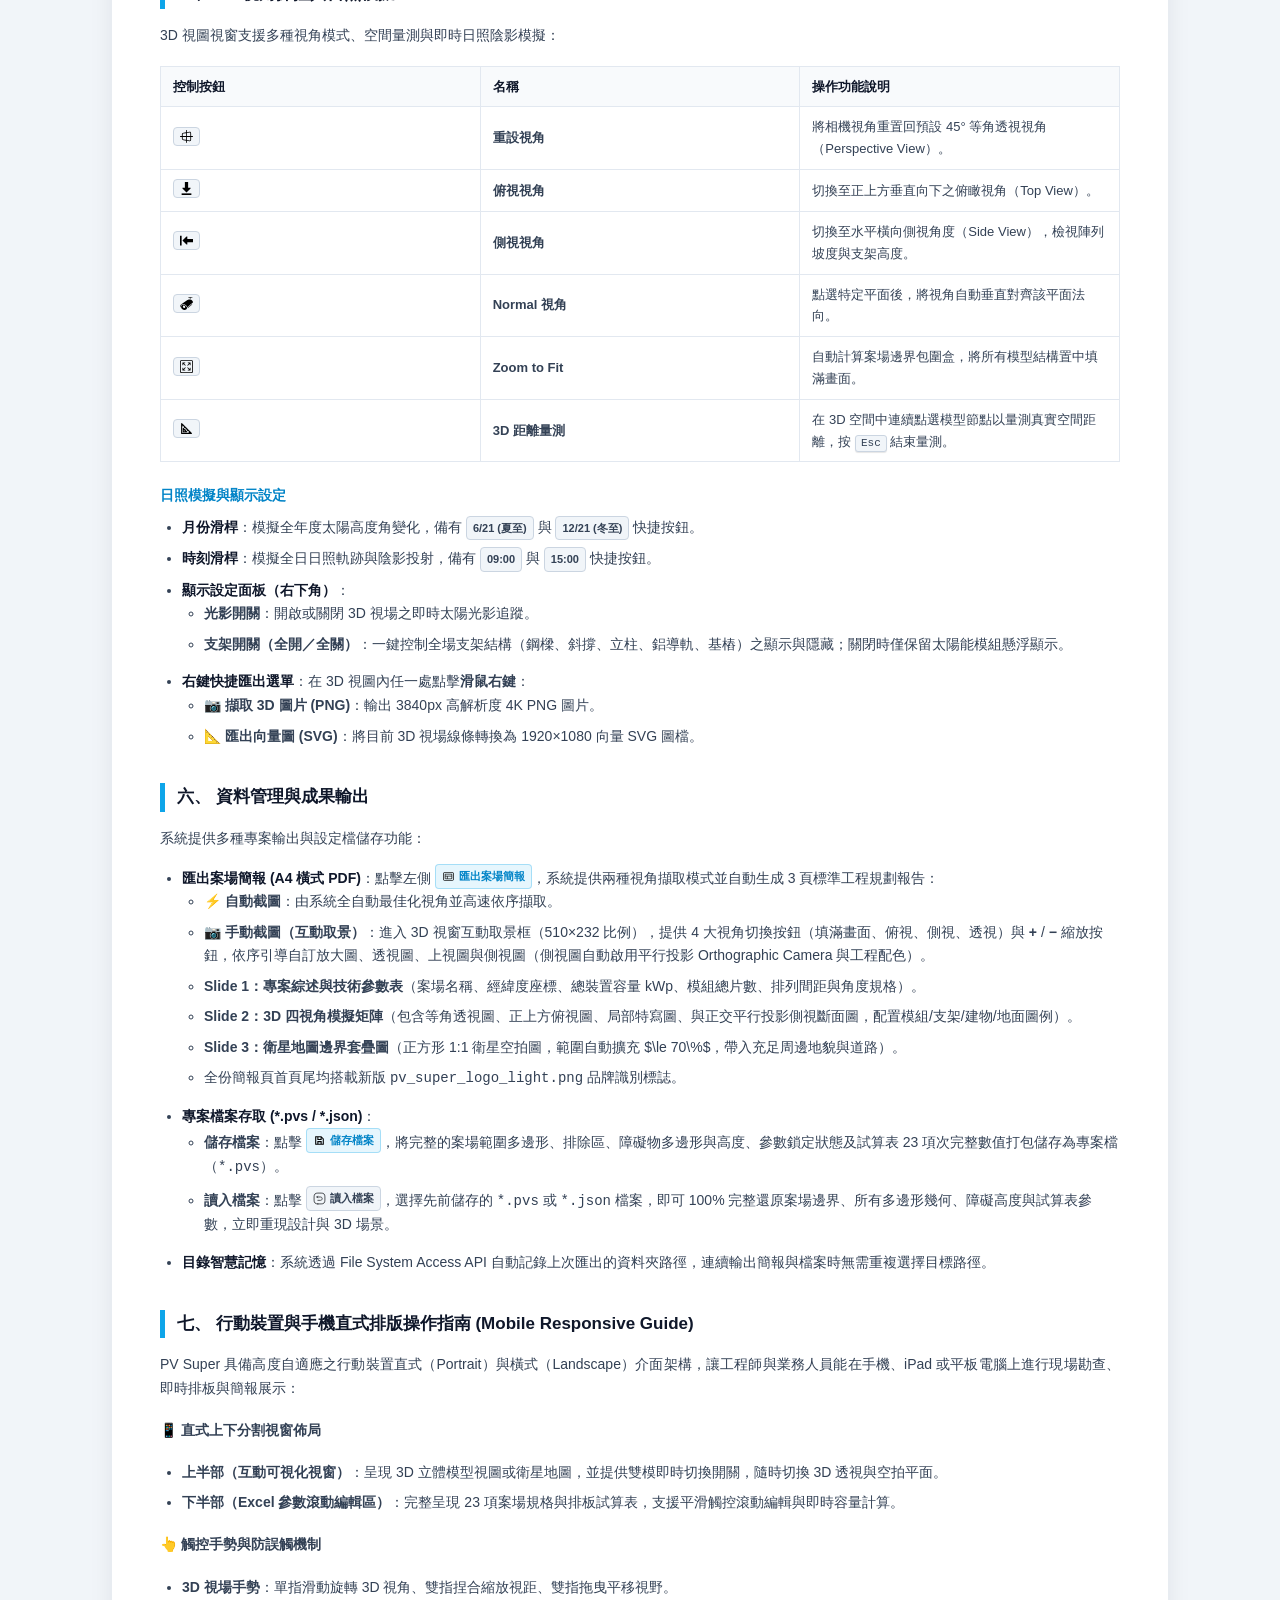
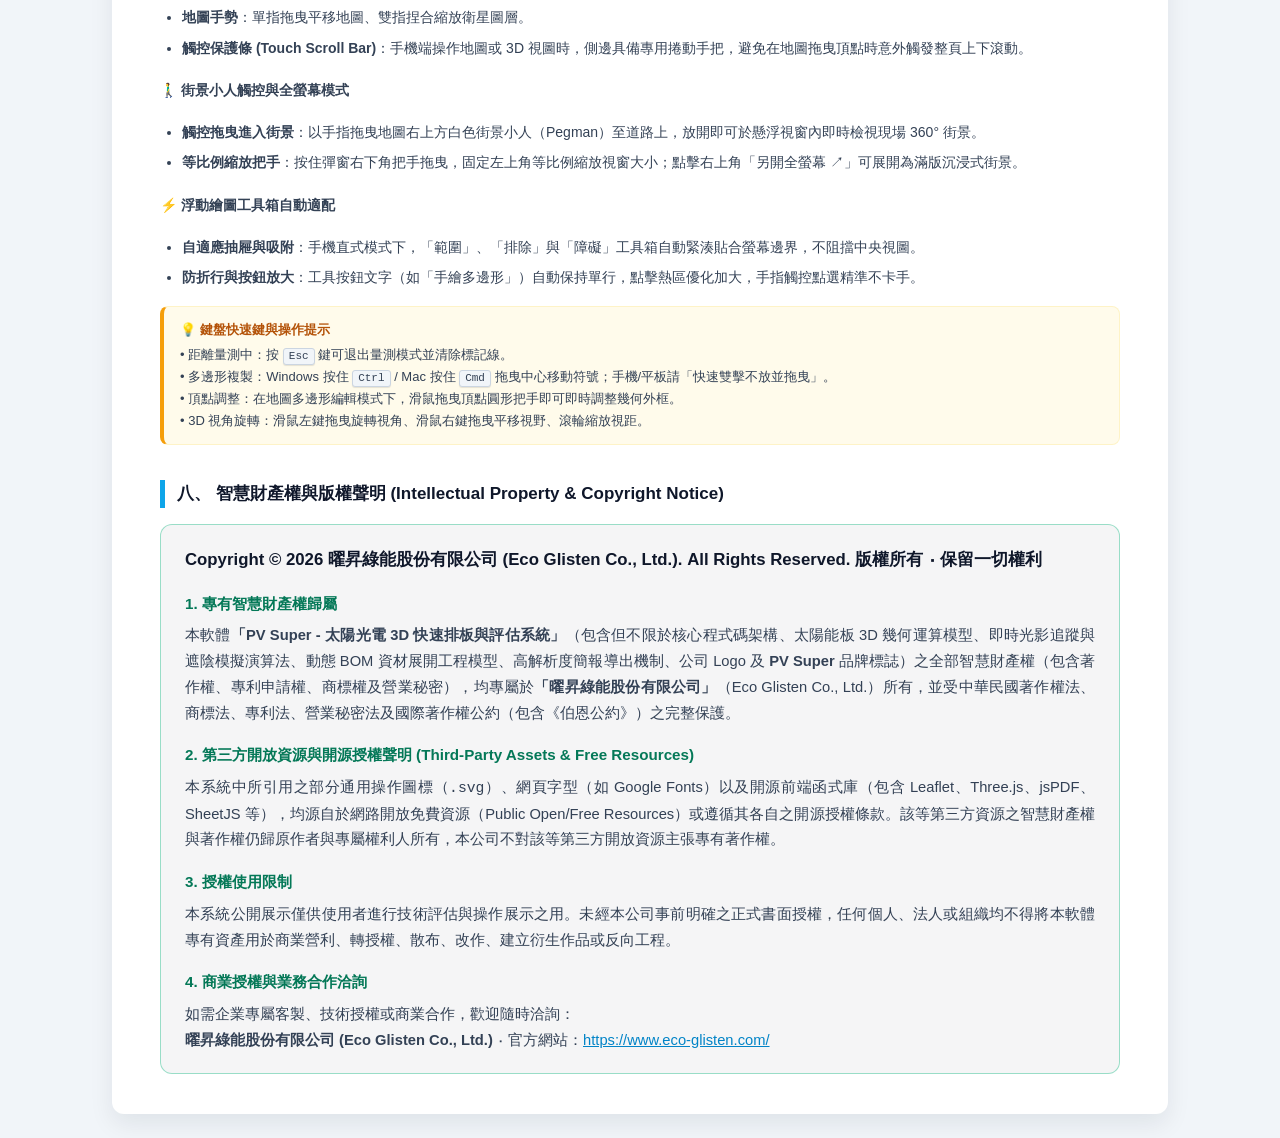
==== commit f8f14627: "release: v3.0.1 - 修正分棟邊線內縮限制、解耦屋脊與模組位移、優化邊界點選判定" ====
--- a/pv_super_manual.html
+++ b/pv_super_manual.html
@@ -434,7 +434,7 @@
         <!-- 頂部標題區 -->
         <div class="header-container">
             <div>
-                <h1>PV Super 案場規劃工具使用說明書 <span class="version-badge">v3.0.0</span></h1>
+                <h1>PV Super 案場規劃工具使用說明書 <span class="version-badge">v3.0.1</span></h1>
             </div>
             <div class="logo-box">
                 <img src="images/pv_super_logo_light.png" alt="PV Super" style="height: 48px; width: auto; object-fit: contain;">
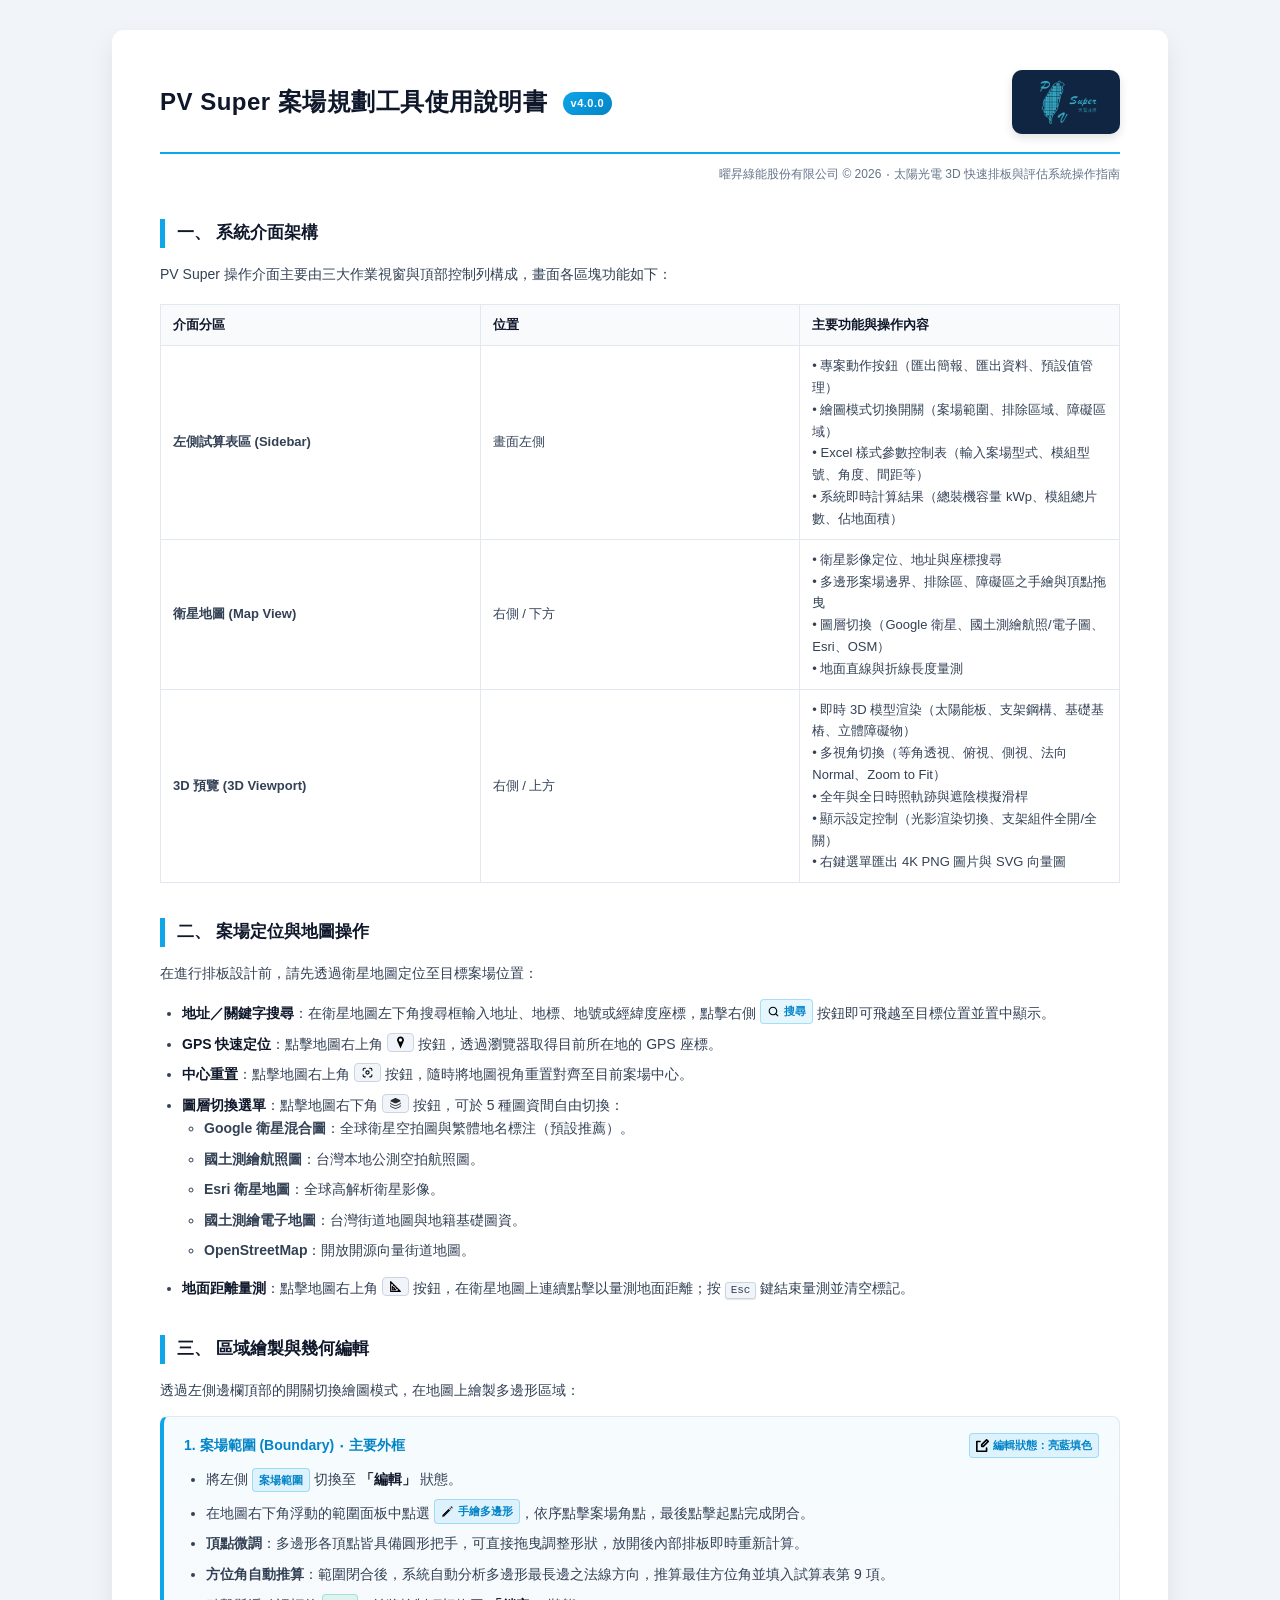
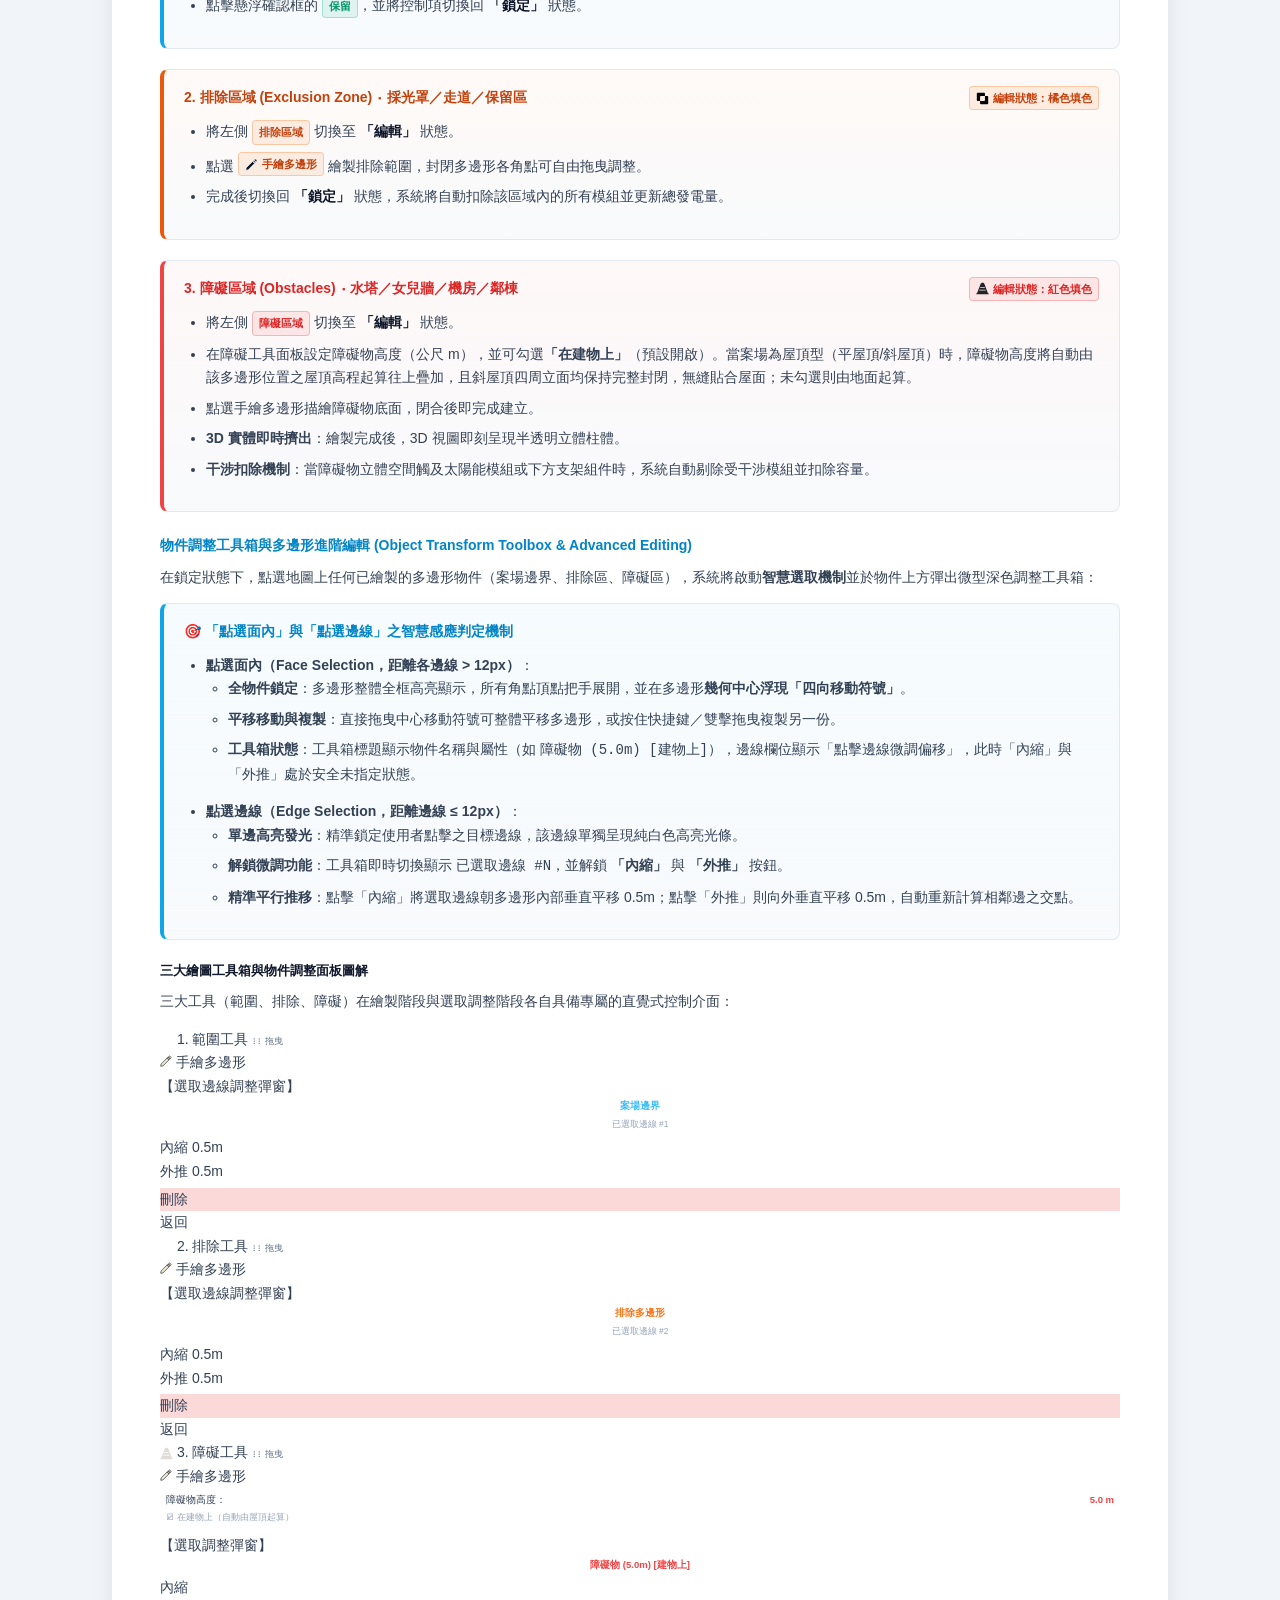
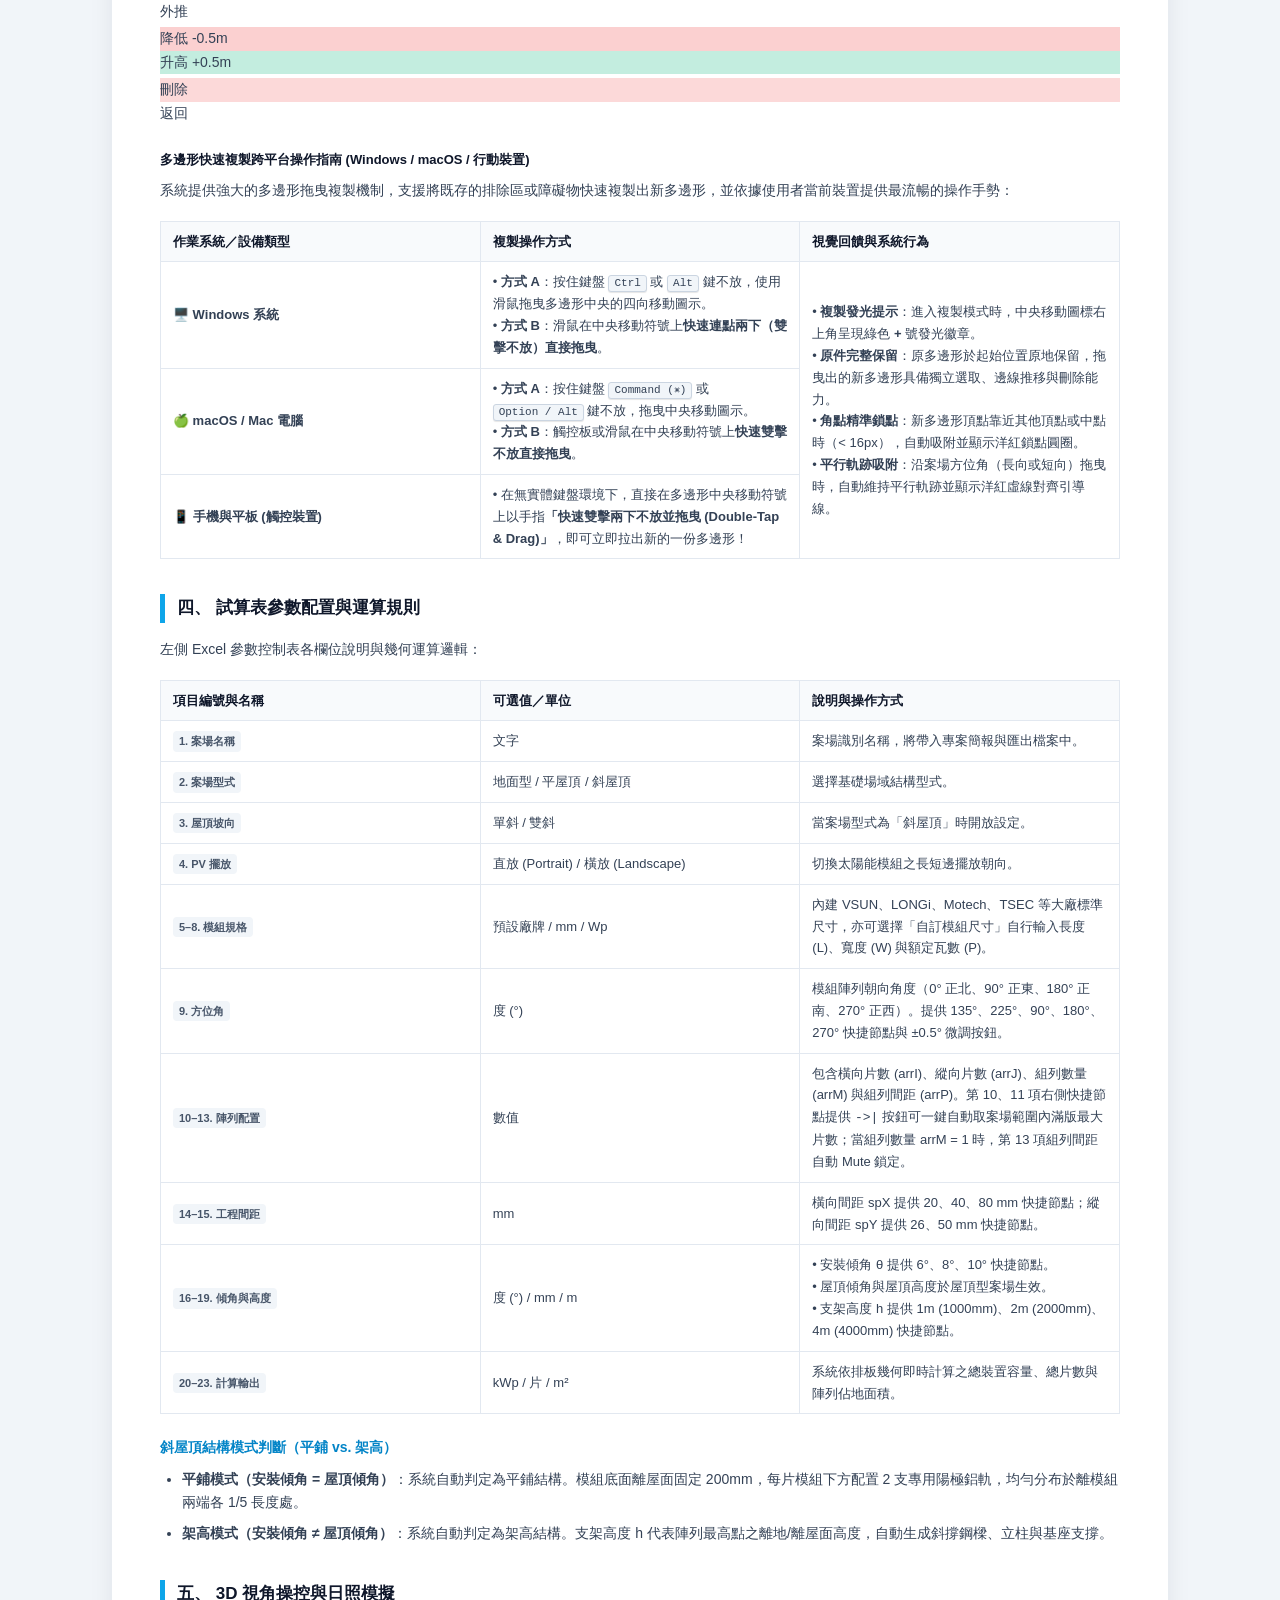
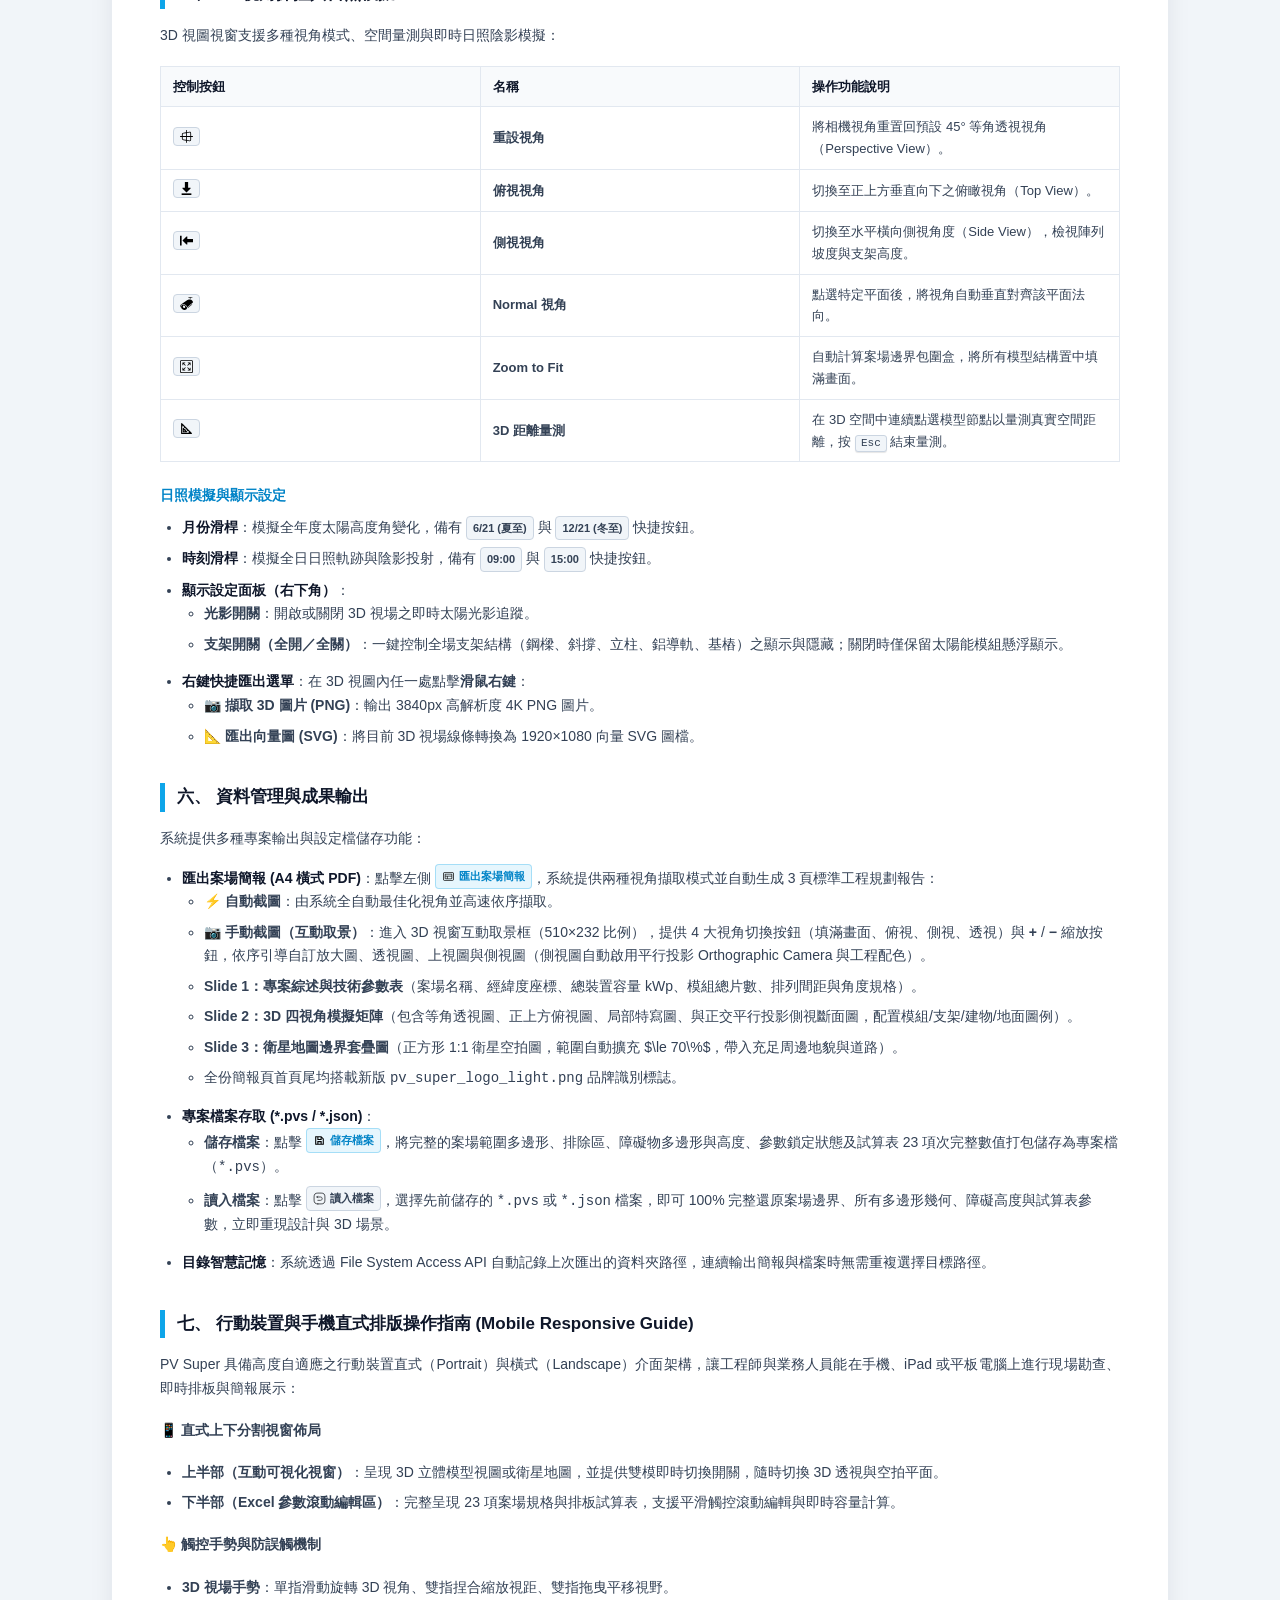
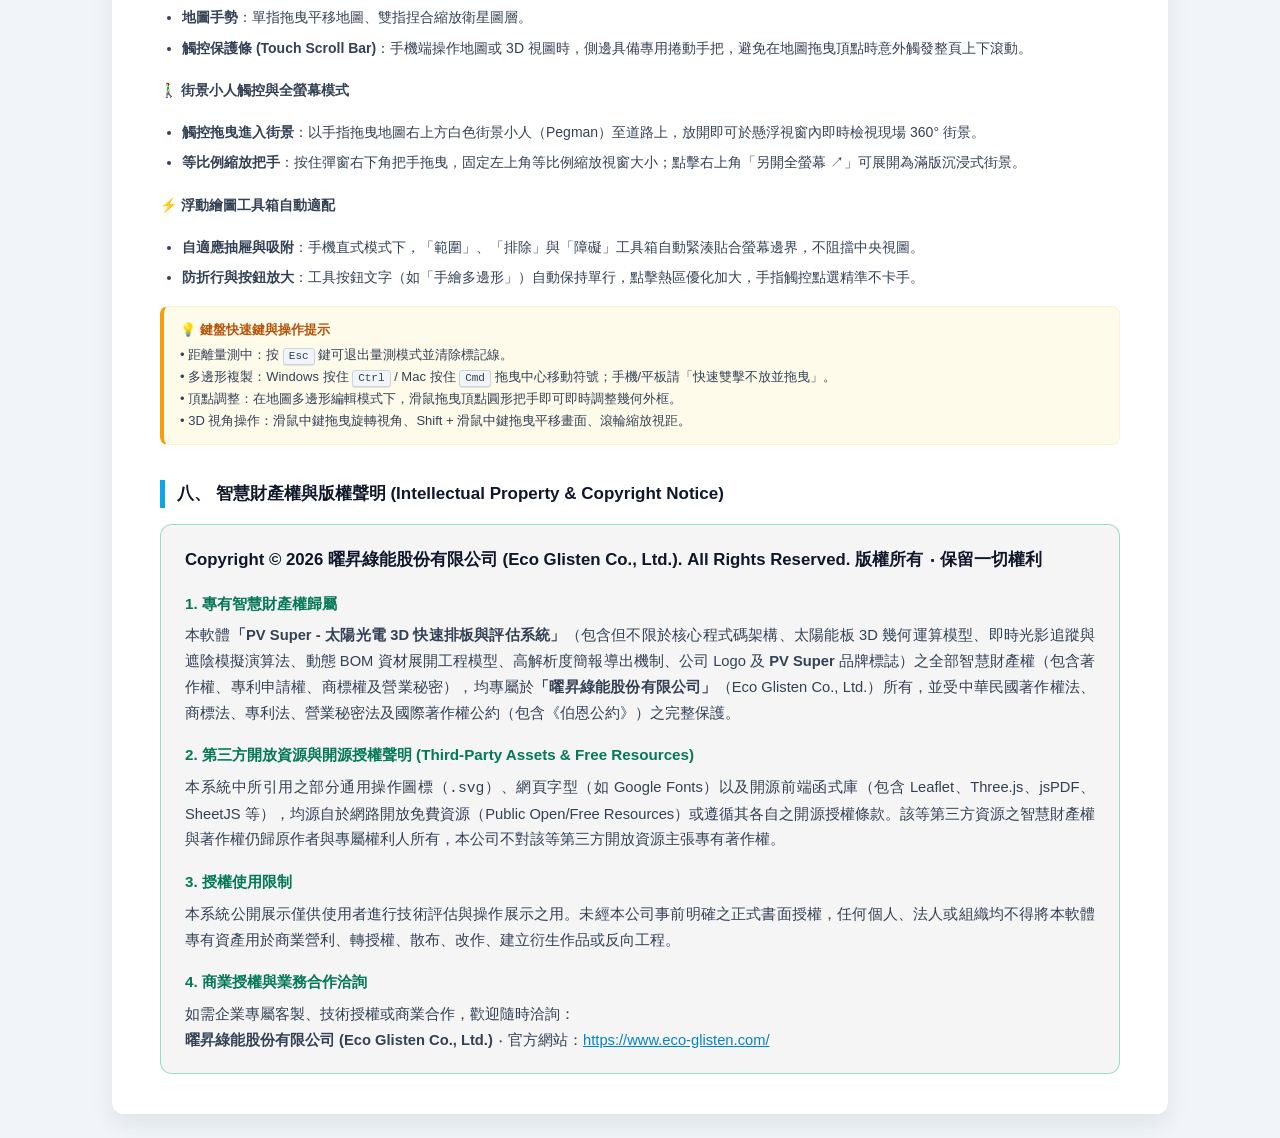
==== commit 6f92e148: "chore: bump version to v4.0.0 and update manual for SketchUp-style mouse controls 1. Bumped version " ====
--- a/pv_super_manual.html
+++ b/pv_super_manual.html
@@ -434,7 +434,7 @@
         <!-- 頂部標題區 -->
         <div class="header-container">
             <div>
-                <h1>PV Super 案場規劃工具使用說明書 <span class="version-badge">v3.0.1</span></h1>
+                <h1>PV Super 案場規劃工具使用說明書 <span class="version-badge">v4.0.0</span></h1>
             </div>
             <div class="logo-box">
                 <img src="images/pv_super_logo_light.png" alt="PV Super" style="height: 48px; width: auto; object-fit: contain;">
@@ -920,7 +920,7 @@
             • 距離量測中：按 <kbd>Esc</kbd> 鍵可退出量測模式並清除標記線。<br>
             • 多邊形複製：Windows 按住 <kbd>Ctrl</kbd> / Mac 按住 <kbd>Cmd</kbd> 拖曳中心移動符號；手機/平板請「快速雙擊不放並拖曳」。<br>
             • 頂點調整：在地圖多邊形編輯模式下，滑鼠拖曳頂點圓形把手即可即時調整幾何外框。<br>
-            • 3D 視角旋轉：滑鼠左鍵拖曳旋轉視角、滑鼠右鍵拖曳平移視野、滾輪縮放視距。
+            • 3D 視角操作：滑鼠中鍵拖曳旋轉視角、Shift + 滑鼠中鍵拖曳平移畫面、滾輪縮放視距。
         </div>
 
         <!-- 八、 智慧財產權與版權聲明 (Intellectual Property & Copyright Notice) -->
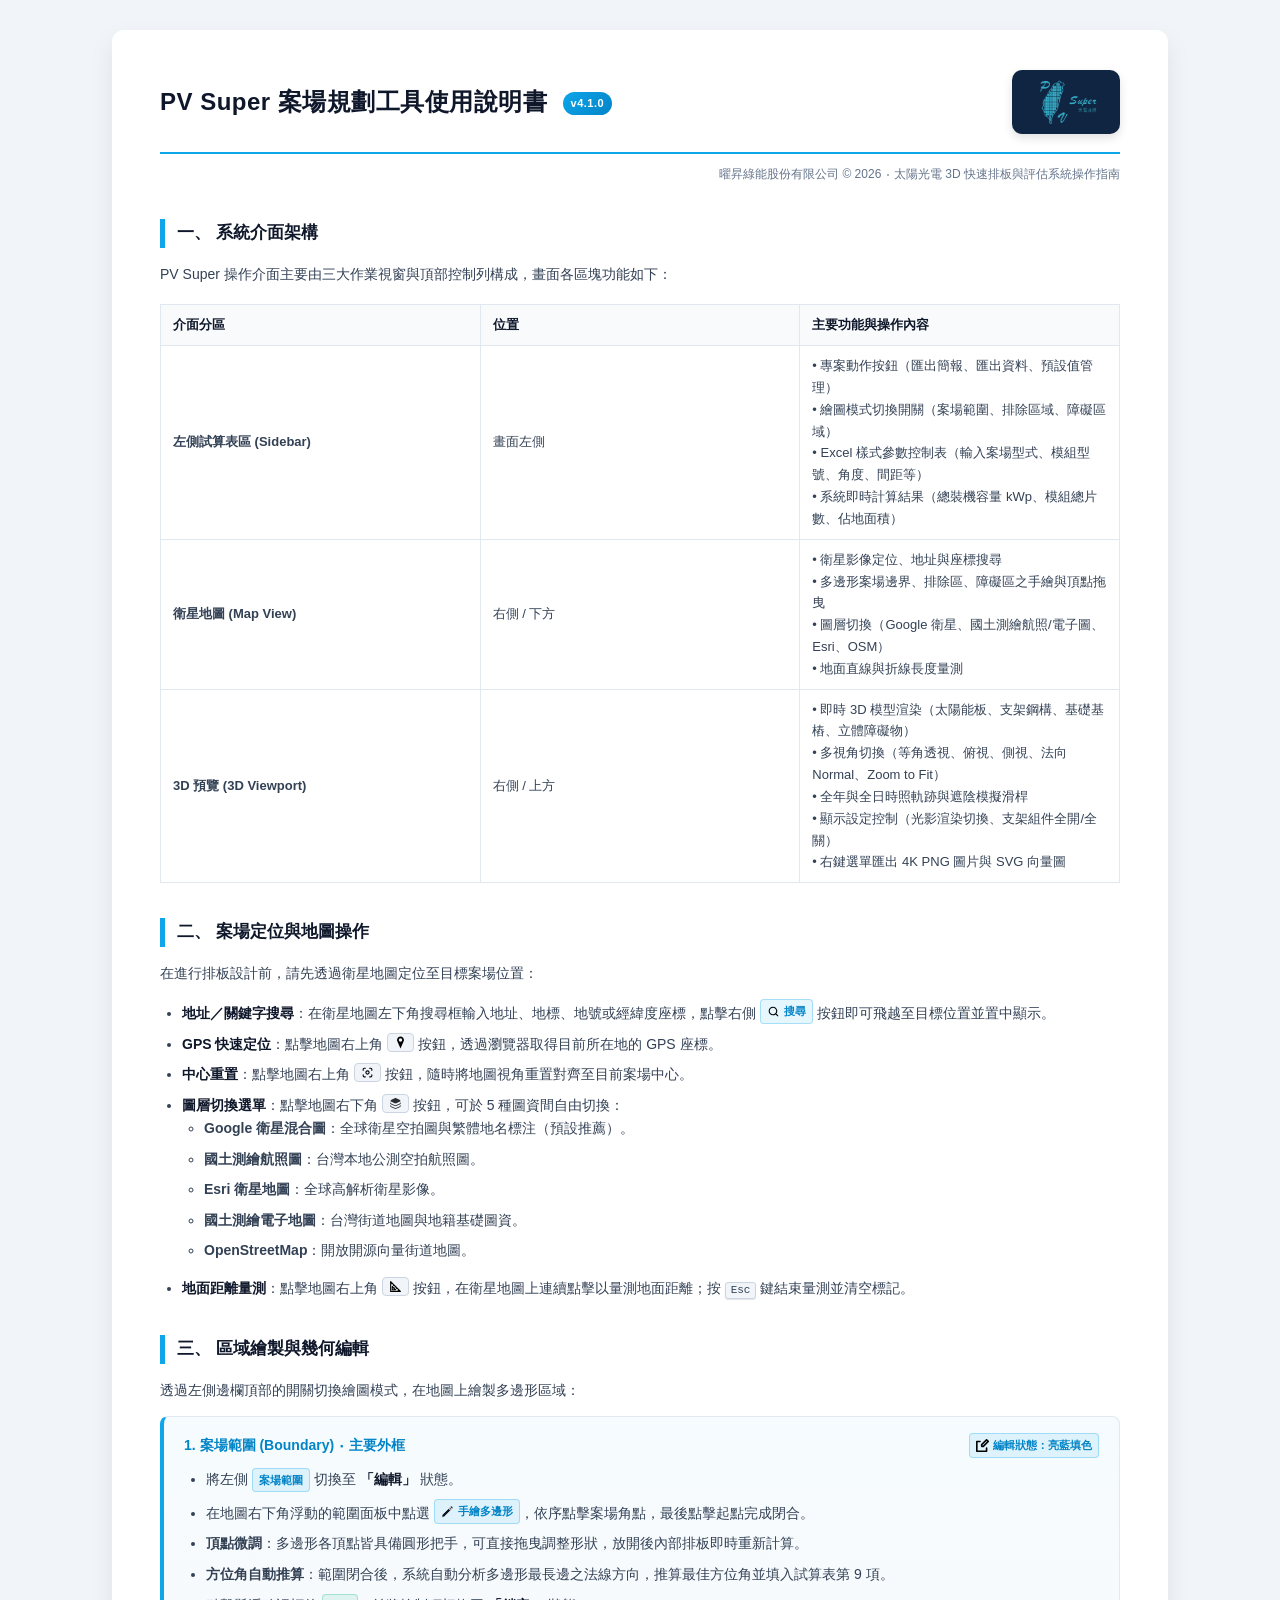
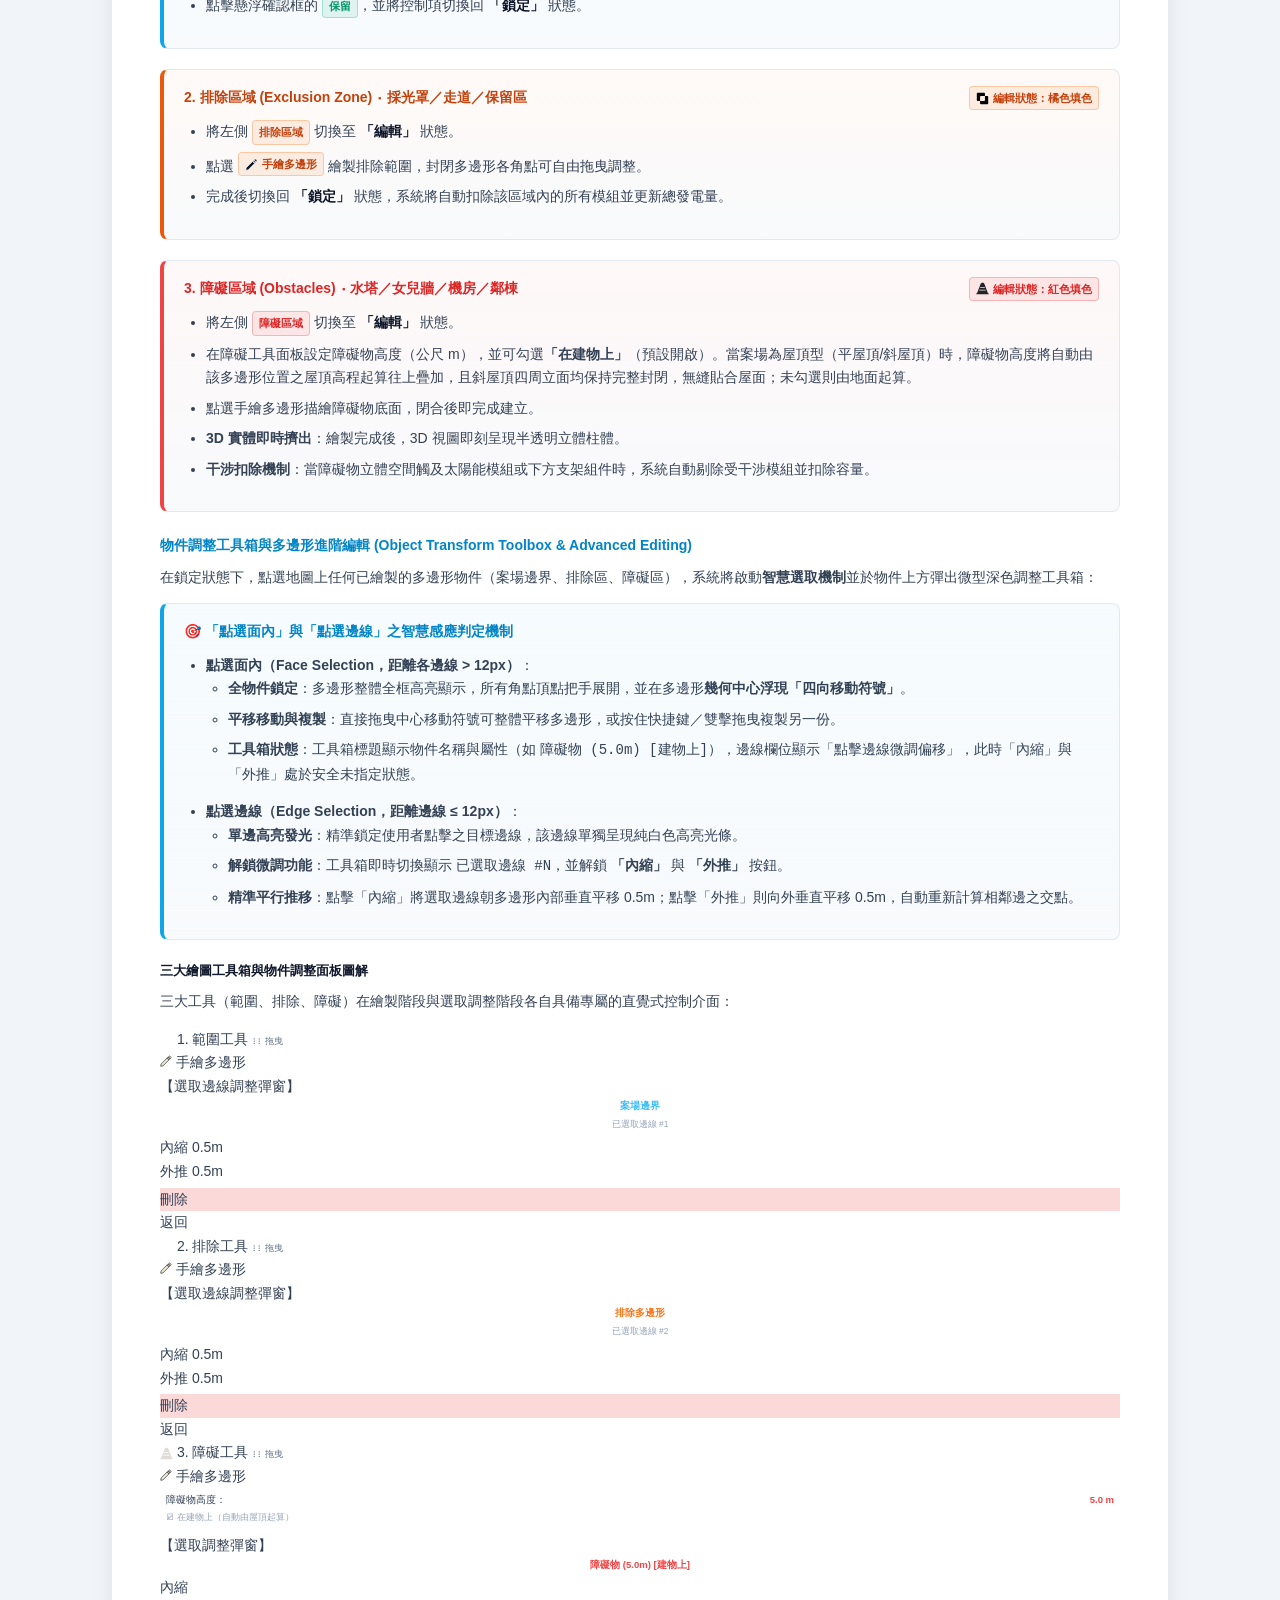
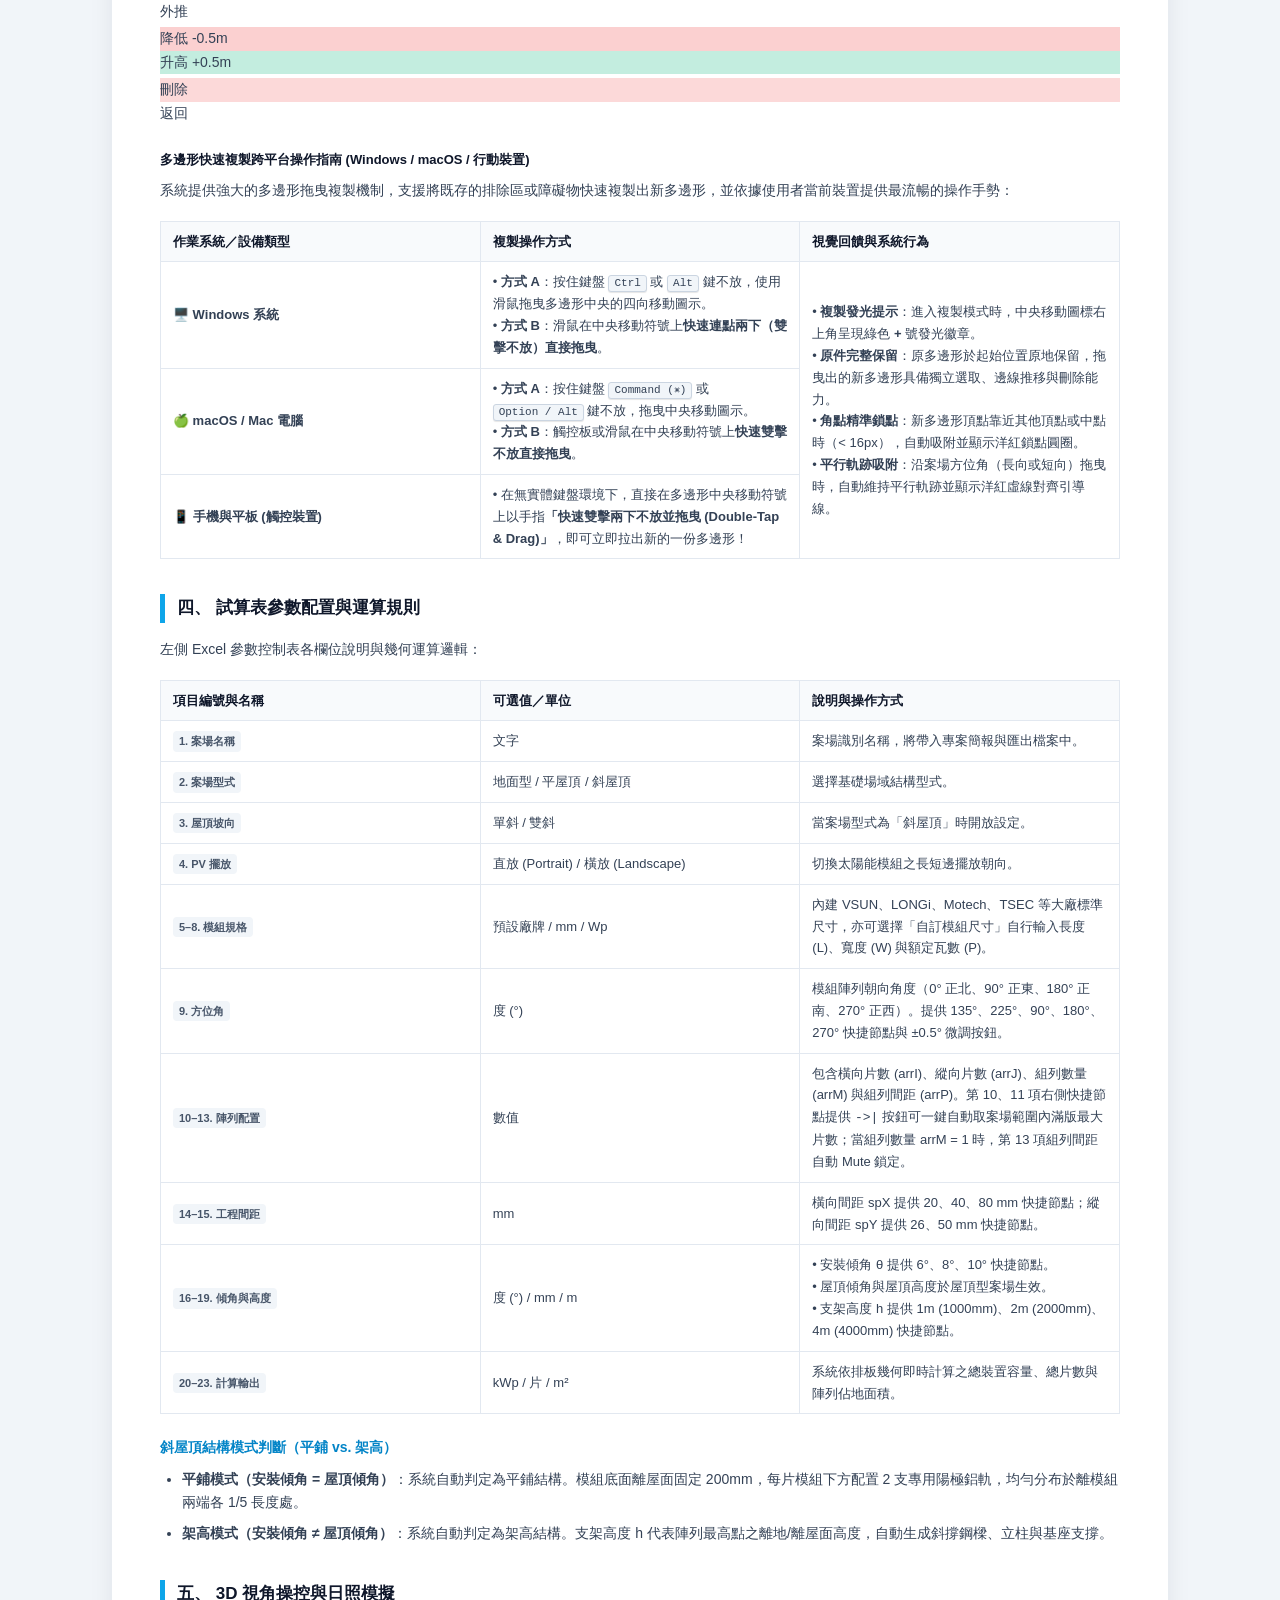
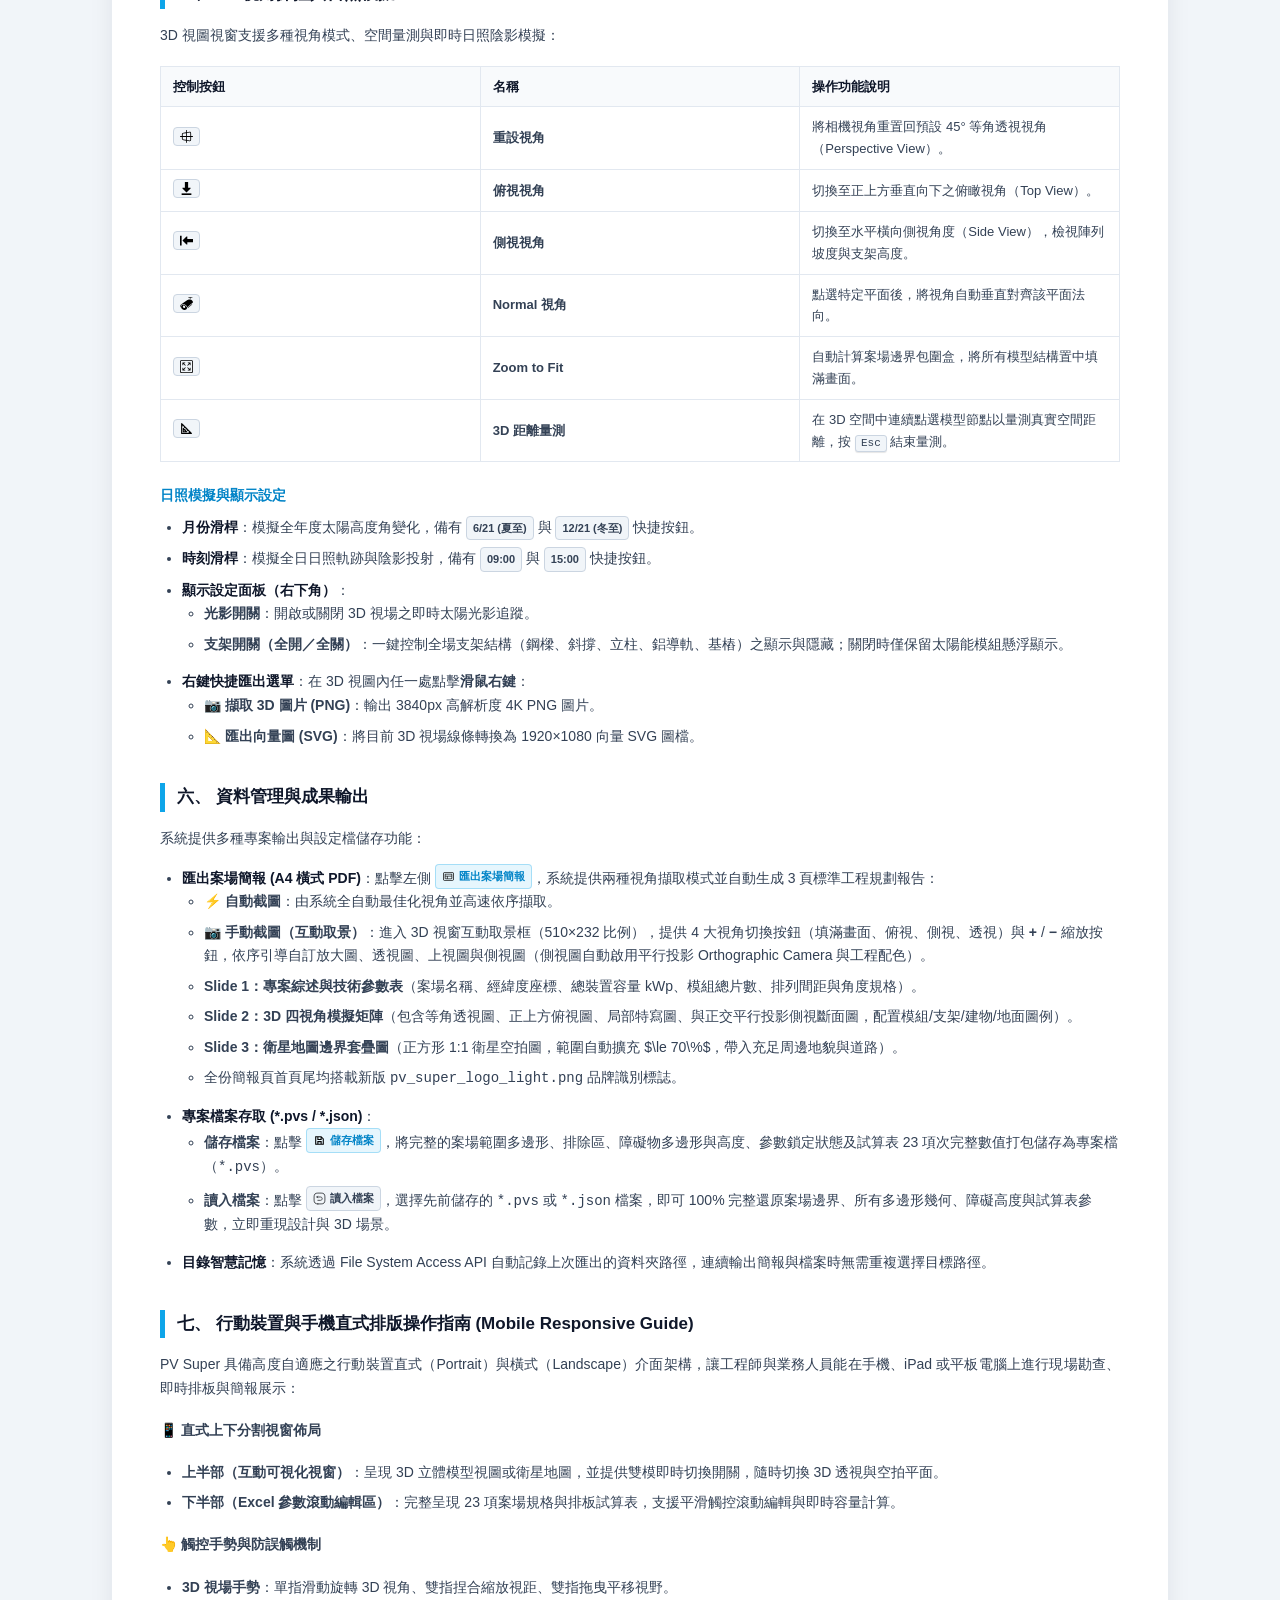
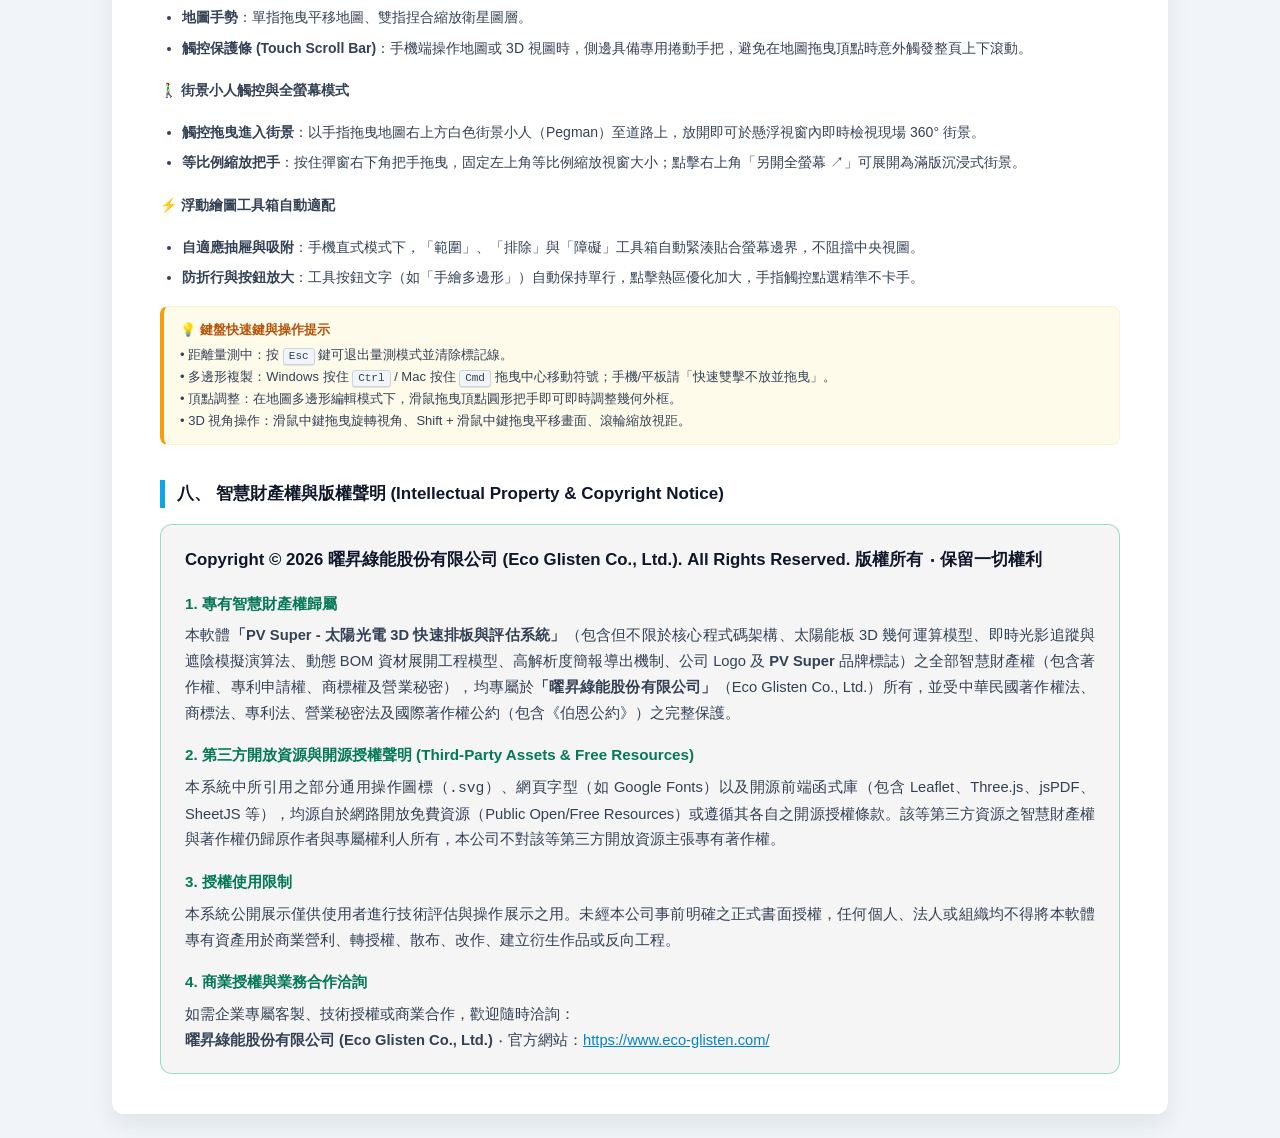
==== commit 90cac658: "Bump version to v4.1.0" ====
--- a/pv_super_manual.html
+++ b/pv_super_manual.html
@@ -434,7 +434,7 @@
         <!-- 頂部標題區 -->
         <div class="header-container">
             <div>
-                <h1>PV Super 案場規劃工具使用說明書 <span class="version-badge">v4.0.0</span></h1>
+                <h1>PV Super 案場規劃工具使用說明書 <span class="version-badge">v4.1.0</span></h1>
             </div>
             <div class="logo-box">
                 <img src="images/pv_super_logo_light.png" alt="PV Super" style="height: 48px; width: auto; object-fit: contain;">
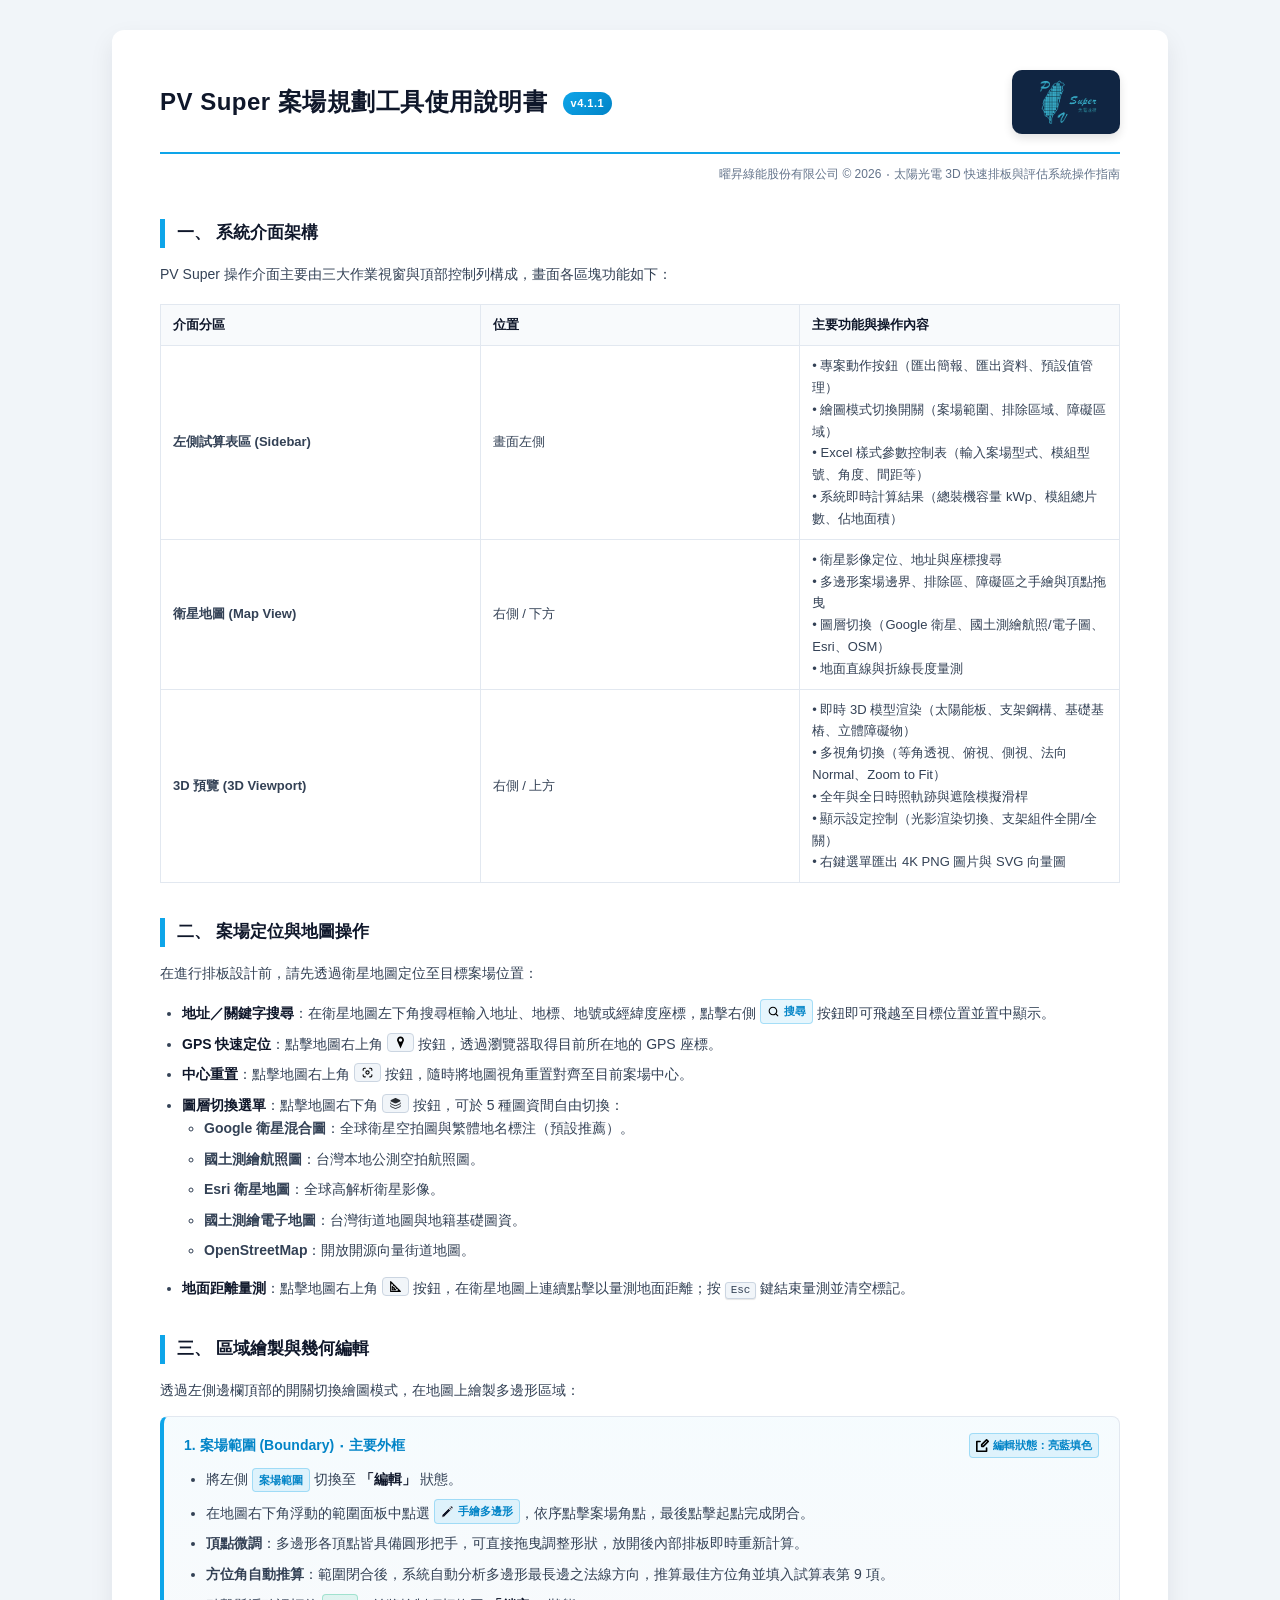
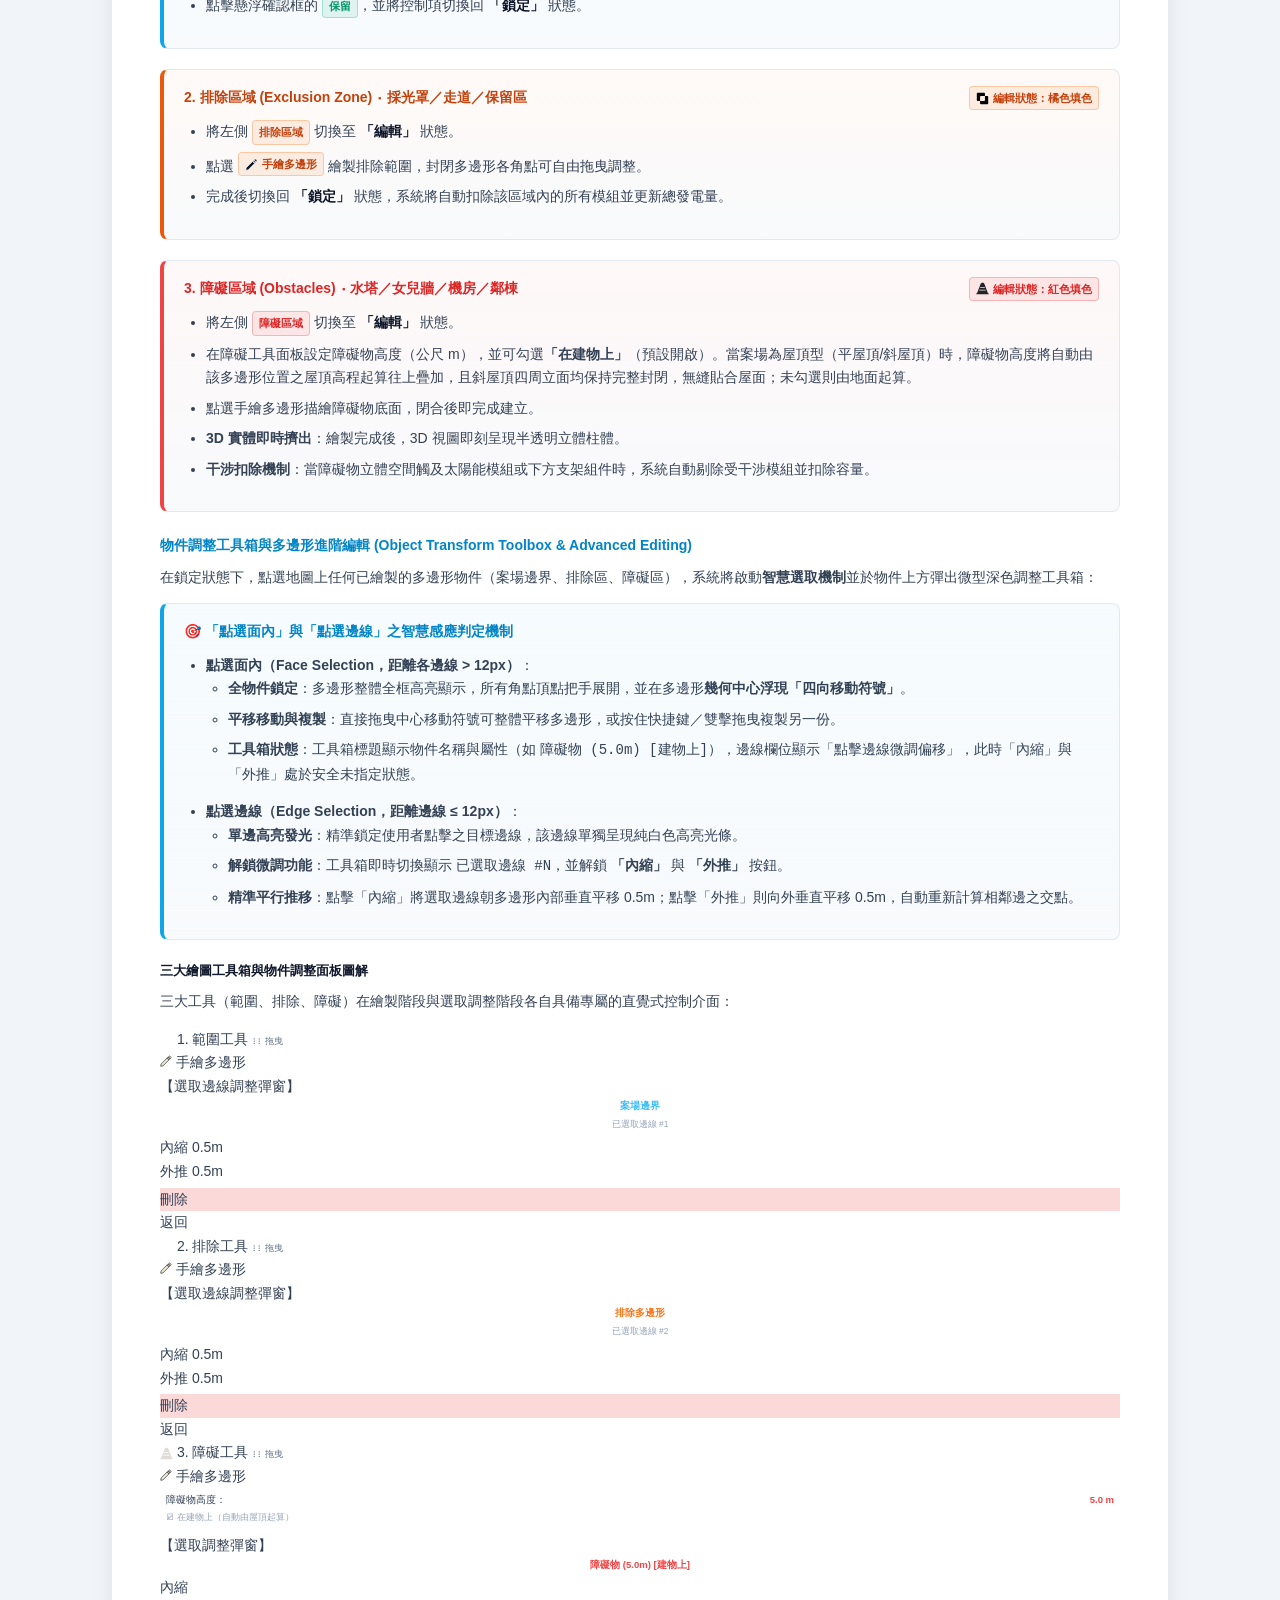
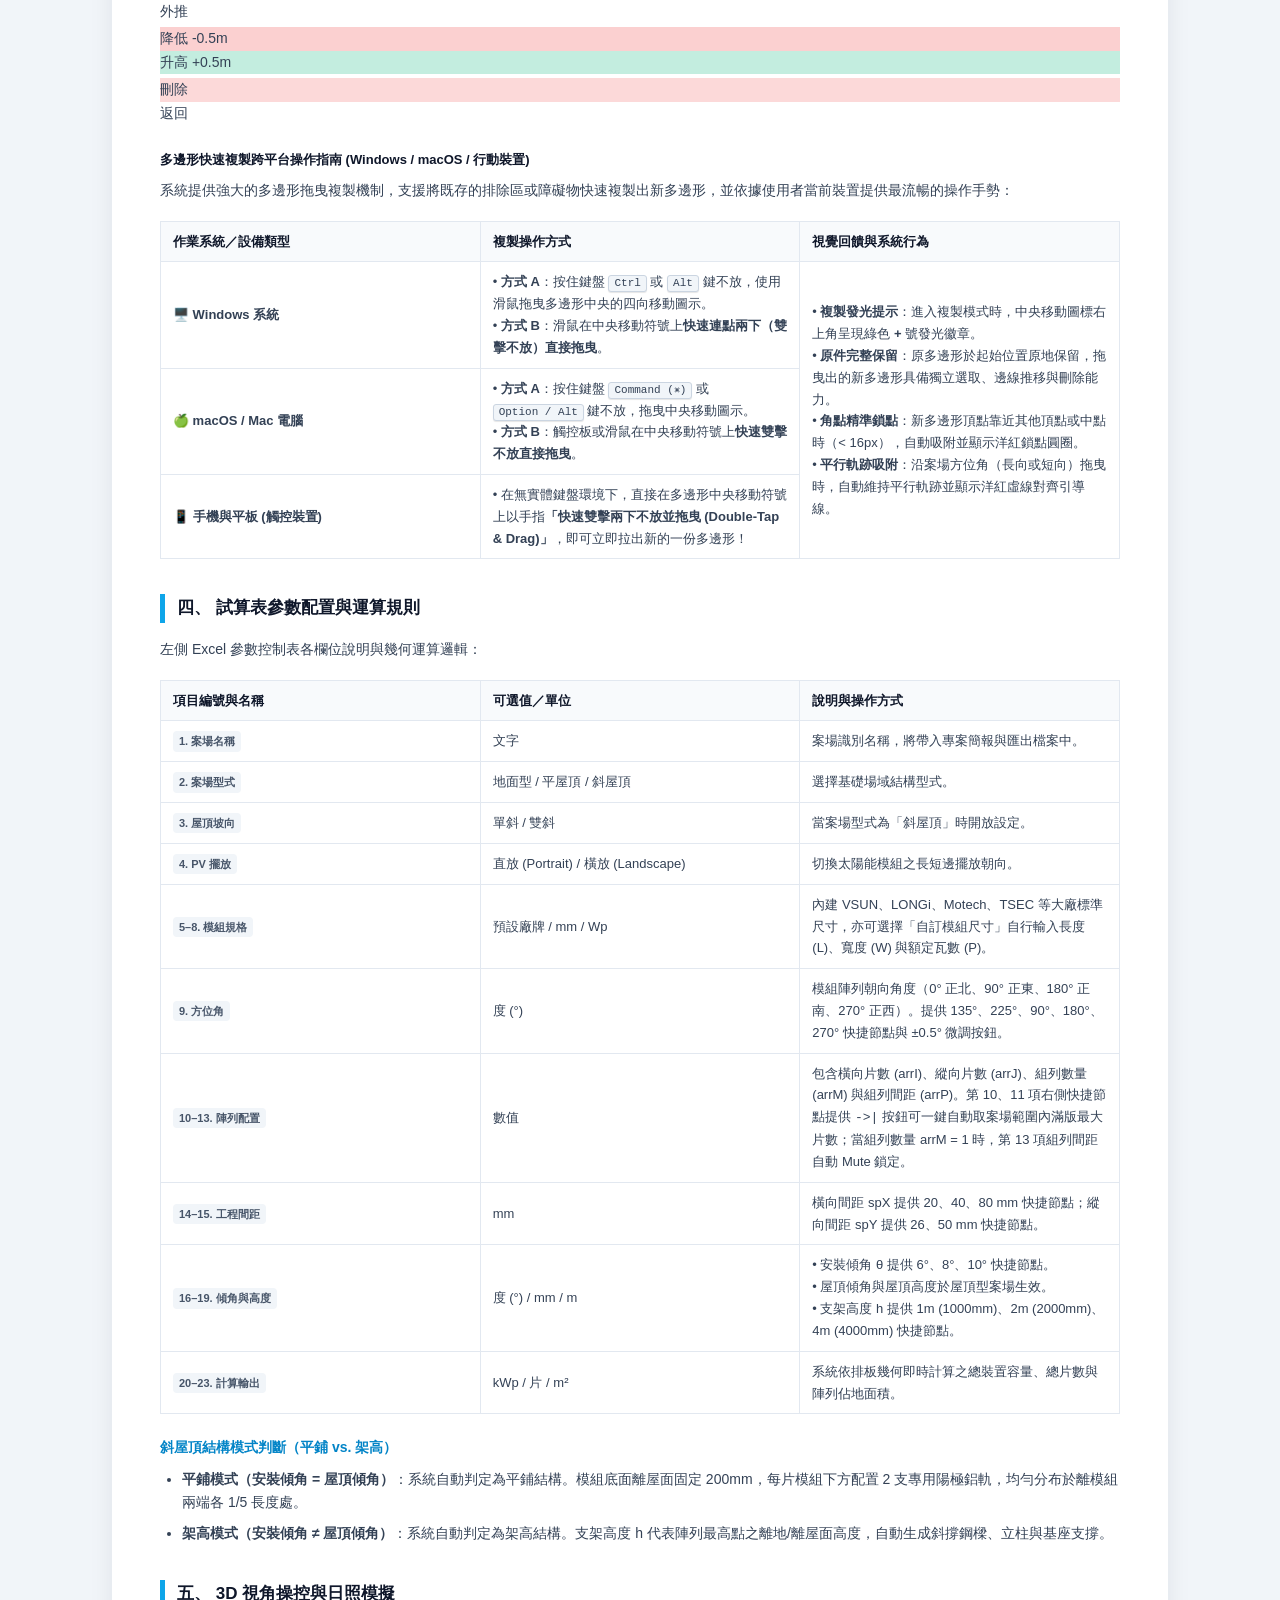
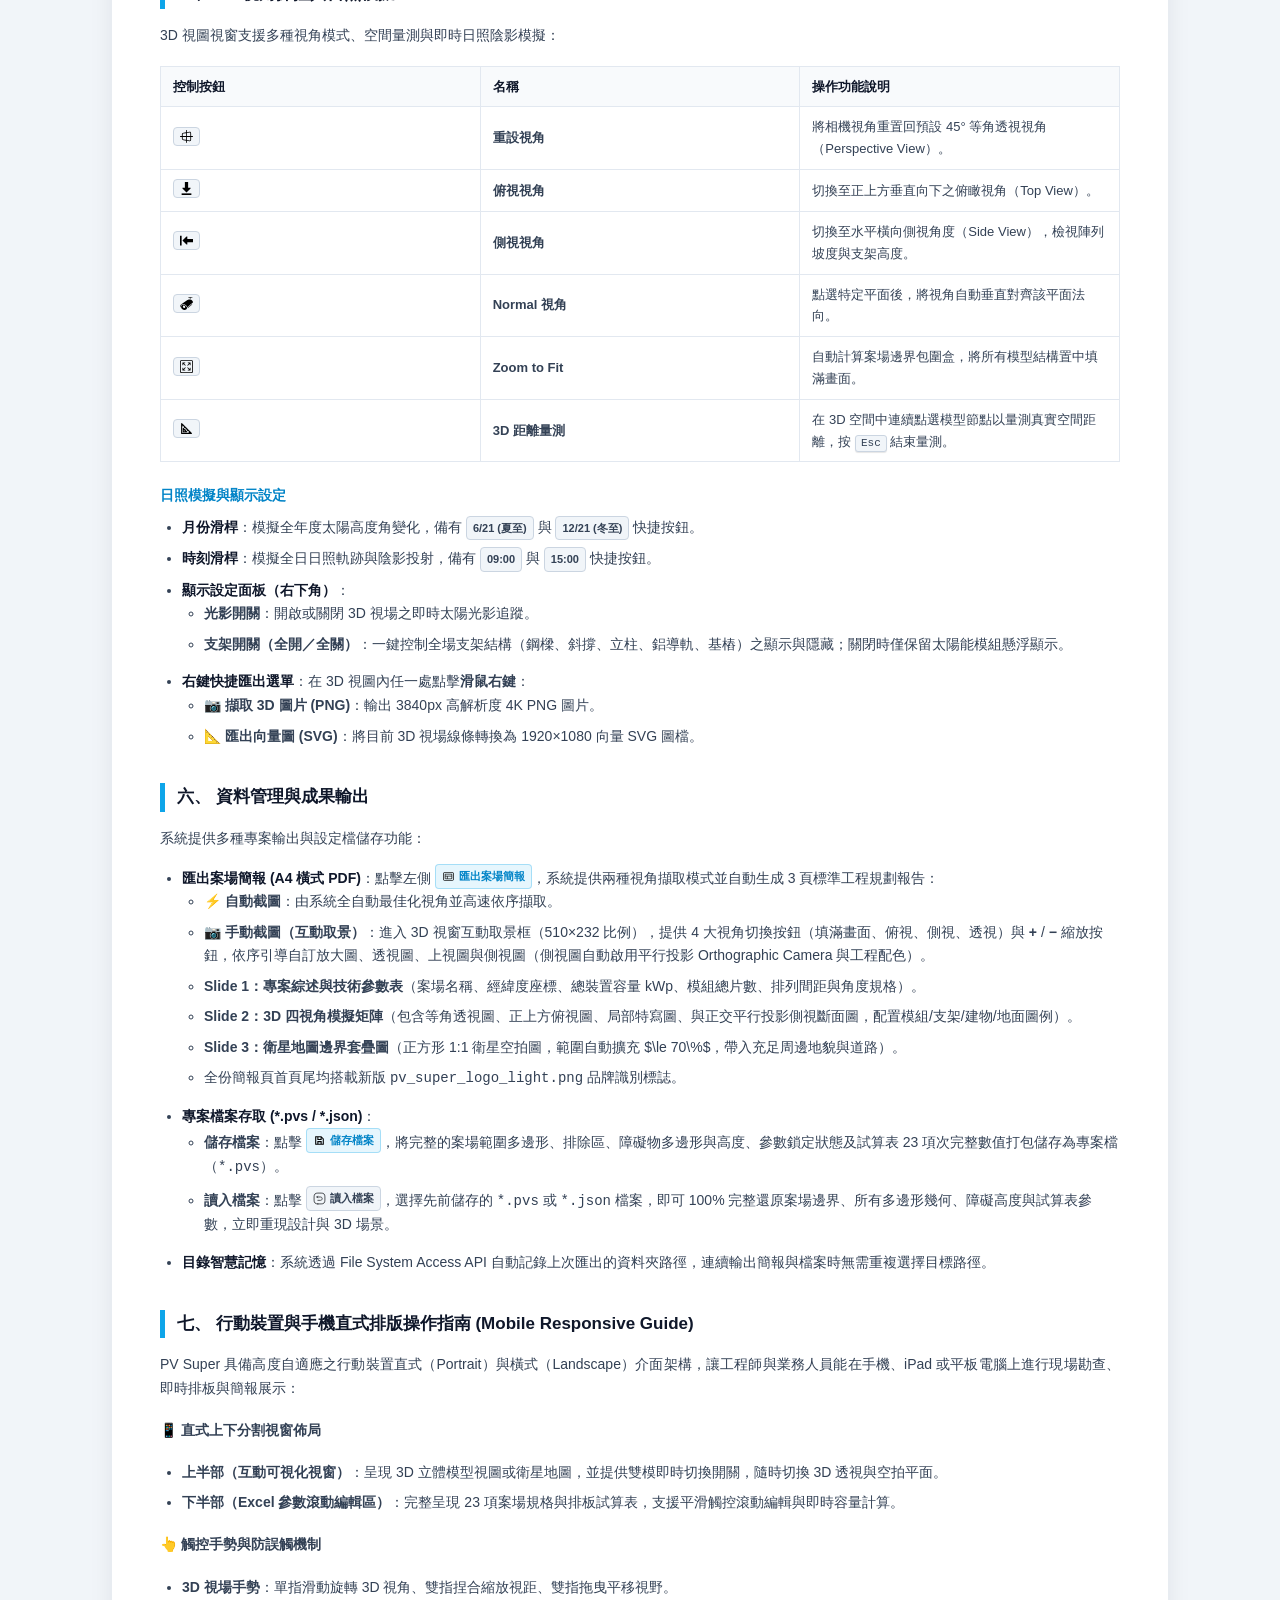
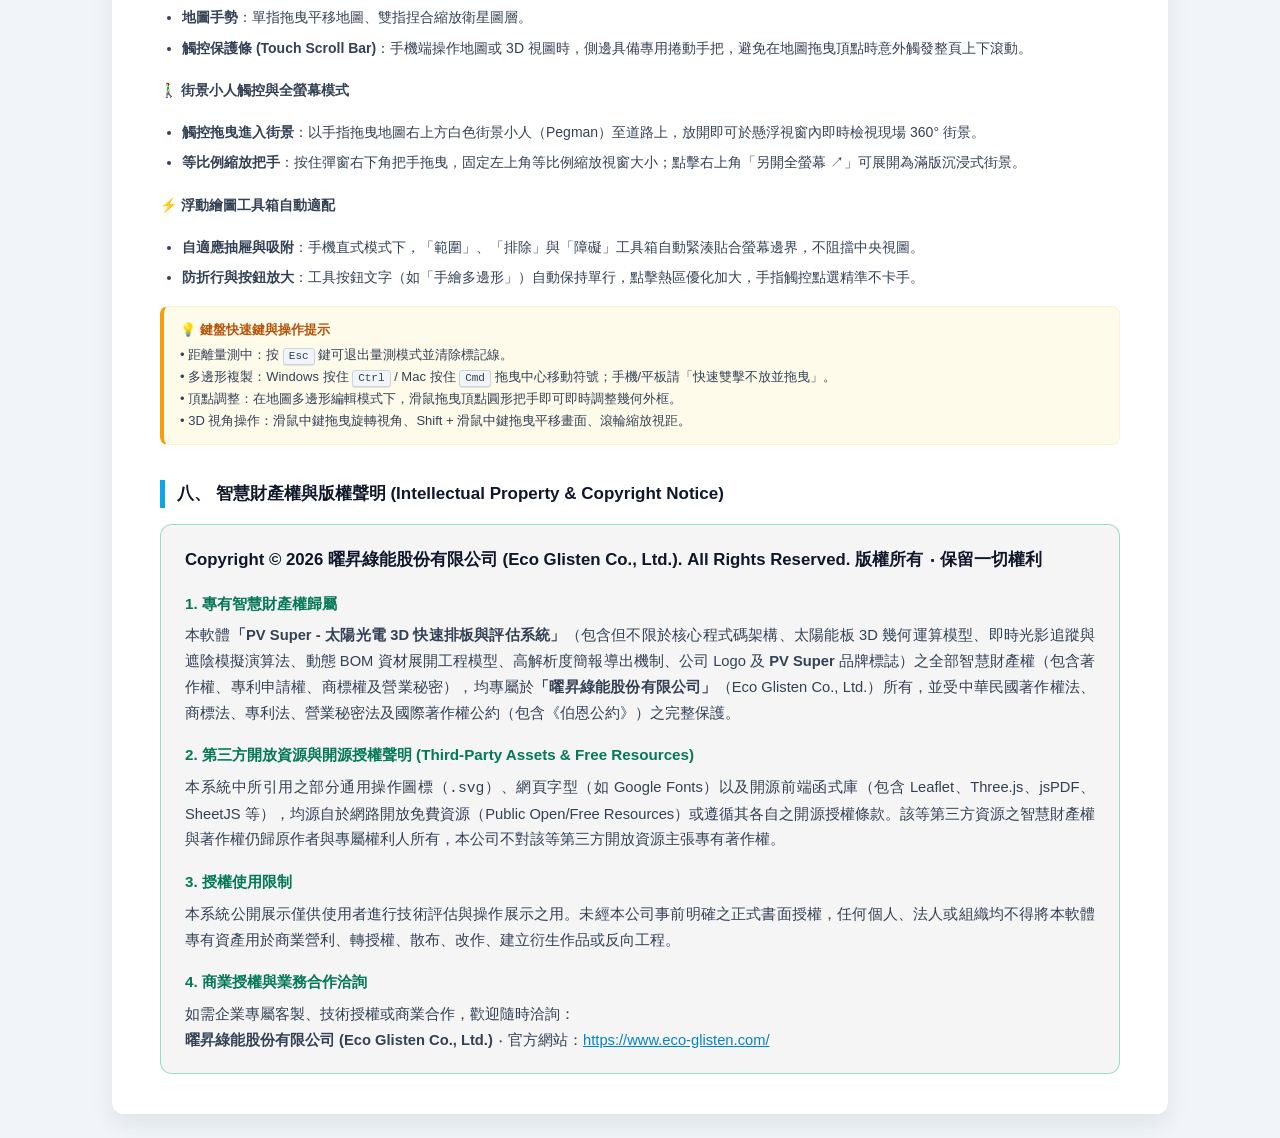
==== commit 65689a93: "Bump version to v4.1.1" ====
--- a/pv_super_manual.html
+++ b/pv_super_manual.html
@@ -434,7 +434,7 @@
         <!-- 頂部標題區 -->
         <div class="header-container">
             <div>
-                <h1>PV Super 案場規劃工具使用說明書 <span class="version-badge">v4.1.0</span></h1>
+                <h1>PV Super 案場規劃工具使用說明書 <span class="version-badge">v4.1.1</span></h1>
             </div>
             <div class="logo-box">
                 <img src="images/pv_super_logo_light.png" alt="PV Super" style="height: 48px; width: auto; object-fit: contain;">
